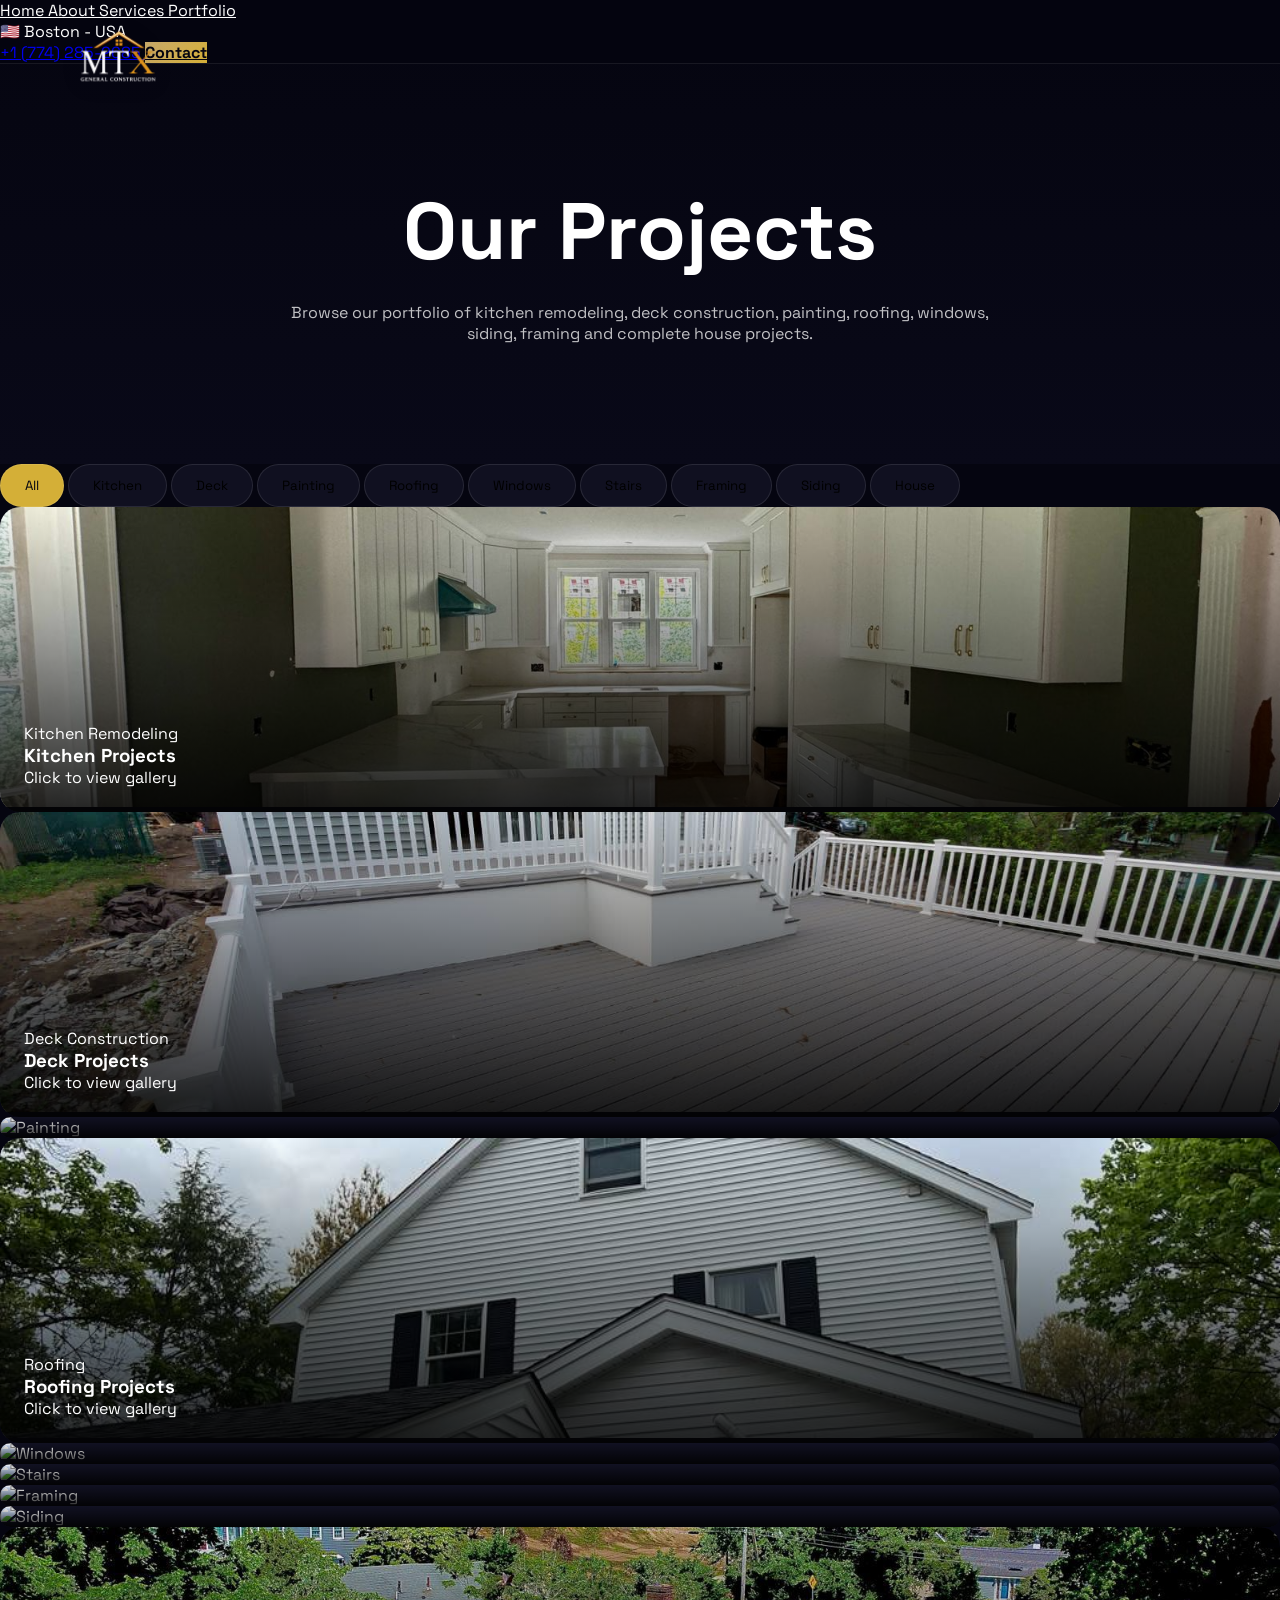
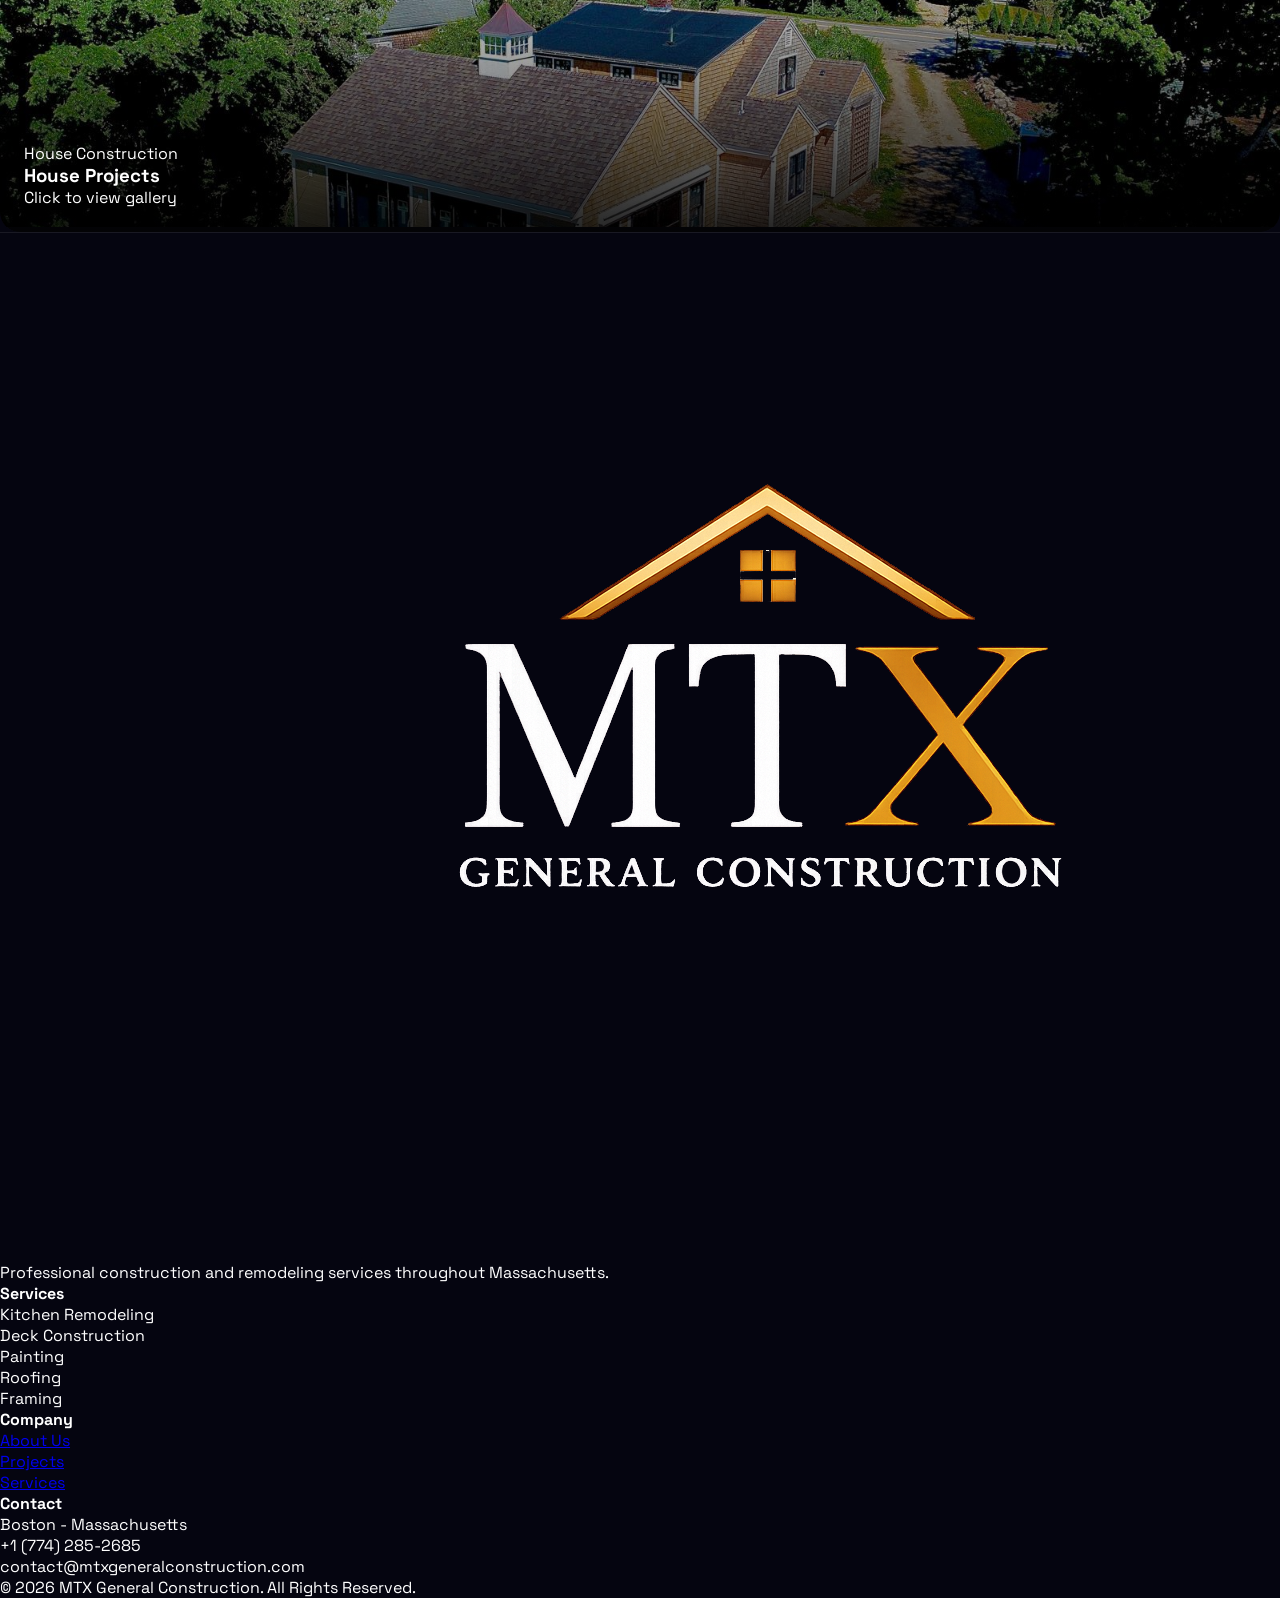
==== Projects.html @ 0d9bdb28 "Add files via upload" ====
<!DOCTYPE html>
<html lang="en">

<head>

<meta charset="UTF-8">
<meta name="viewport" content="width=device-width, initial-scale=1.0">

<title>MTX General Construction | Projects</title>

<script src="https://cdn.tailwindcss.com"></script>

<script src="https://unpkg.com/lucide@latest"></script>

<link href="https://fonts.googleapis.com/css2?family=Space+Grotesk:wght@300;400;500;600;700&display=swap" rel="stylesheet">

<style>

*{
margin:0;
padding:0;
box-sizing:border-box;
font-family:'Space Grotesk',sans-serif;
}

html{
scroll-behavior:smooth;
}

body{
background:#050510;
color:white;
overflow-x:hidden;
}

/* ========================= */
/* LOGO */
/* ========================= */

.logo-fixed{

position:fixed;

top:0;
left:24px;

height:115px;

z-index:1000;

}

/* ========================= */
/* NAVBAR */
/* ========================= */

.nav-fixed{

position:fixed;

top:0;
left:0;
right:0;

z-index:999;

background:rgba(5,5,16,.95);

backdrop-filter:blur(15px);

border-bottom:
1px solid rgba(255,255,255,.08);

}

.nav-link{

position:relative;

transition:.3s;

color:white;

}

.nav-link:hover{

color:#D4AF37;

}

.nav-link::after{

content:'';

position:absolute;

left:0;
bottom:-6px;

width:0;
height:2px;

background:#D4AF37;

transition:.3s;

}

.nav-link:hover::after{

width:100%;

}

.gold-btn{

background:
linear-gradient(
135deg,
#C8A96B,
#D4AF37
);

color:#050510;

font-weight:700;

transition:.3s;

}

.gold-btn:hover{

transform:translateY(-2px);

}

/* ========================= */
/* HERO */
/* ========================= */

.hero{

padding-top:180px;
padding-bottom:120px;

background:
linear-gradient(
180deg,
#050510,
#090918
);

text-align:center;

}

.hero h1{

font-size:
clamp(
3rem,
8vw,
5rem
);

font-weight:700;

margin-bottom:20px;

}

.hero p{

color:rgba(255,255,255,.75);

max-width:700px;

margin:auto;

}

/* ========================= */
/* FILTERS */
/* ========================= */

.filter-btn{

padding:12px 24px;

border-radius:999px;

background:#101020;

border:
1px solid rgba(255,255,255,.1);

transition:.3s;

}

.filter-btn:hover,
.filter-btn.active{

background:#D4AF37;

color:#050510;

}

/* ========================= */
/* PROJECTS */
/* ========================= */

.project-card{

position:relative;

overflow:hidden;

border-radius:20px;

cursor:pointer;

transition:.4s;

background:#111122;

}

.project-card:hover{

transform:translateY(-8px);

}

.project-card img{

width:100%;
height:300px;

object-fit:cover;

transition:.5s;

}

.project-card:hover img{

transform:scale(1.05);

}

.project-overlay{

position:absolute;

inset:0;

background:
linear-gradient(
to top,
rgba(0,0,0,.85),
transparent
);

}

.project-content{

position:absolute;

bottom:0;

padding:24px;

width:100%;

}

/* ========================= */
/* MODAL */
/* ========================= */

.gallery-modal{

position:fixed;

inset:0;

background:
rgba(0,0,0,.95);

display:none;

align-items:center;
justify-content:center;

z-index:99999;

}

.gallery-modal.active{

display:flex;

}

.gallery-modal img{

max-width:90%;
max-height:85vh;

border-radius:15px;

}

.close-modal{

position:absolute;

top:25px;
right:40px;

font-size:50px;

cursor:pointer;

}

.gallery-prev,
.gallery-next{

position:absolute;

top:50%;

transform:
translateY(-50%);

font-size:55px;

cursor:pointer;

padding:10px 18px;

background:
rgba(255,255,255,.08);

border-radius:10px;

}

.gallery-prev{

left:30px;

}

.gallery-next{

right:30px;

}

/* ========================= */
/* MOBILE MENU */
/* ========================= */

.mobile-menu{

position:fixed;

inset:0;

background:#050510;

display:flex;

flex-direction:column;

justify-content:center;

align-items:center;

gap:30px;

z-index:9999;

}

.mobile-menu a{

font-size:24px;

color:white;

text-decoration:none;

}

/* ========================= */
/* FOOTER */
/* ========================= */

footer{

background:#050510;

border-top:
1px solid rgba(255,255,255,.08);

}

@media(max-width:768px){

.logo-fixed {
  position: fixed;
  top: 0;
  left: 24px;

  z-index: 1000;

  height: 115px;
  width: auto;
}

.hero{

padding-top:140px;

}

.gallery-prev{

left:10px;

}

.gallery-next{

right:10px;

}

}

</style>

</head>

<body>

<!-- LOGO FIXA -->

<div class="logo-fixed">

<a href="index.html">

<img
src="src/logomoderno.png"
alt="MTX Logo"
style="
height:110%;
width:auto;
object-fit:contain;
filter:drop-shadow(0 4px 12px rgba(0,0,0,.15));
">

</a>

</div>

<!-- NAVBAR -->

<nav class="nav-fixed" id="navbar">

<div class="max-w-7xl mx-auto px-10 py-6 flex justify-end items-center">

<div class="hidden md:flex items-center gap-10">

<a href="index.html#home"
class="nav-link text-sm tracking-wide">
Home
</a>

<a href="index.html#about"
class="nav-link text-sm tracking-wide">
About
</a>

<a href="index.html#services"
class="nav-link text-sm tracking-wide">
Services
</a>

<a href="Projects.html"
class="nav-link text-sm tracking-wide text-yellow-400">
Portfolio
</a>

<div class="flex items-center gap-2 text-sm text-white">

<span class="text-lg">🇺🇸</span>

<span>Boston - USA</span>

</div>

<a
href="tel:+17742852685"
class="flex items-center gap-2 text-sm text-white hover:text-yellow-400 transition">

<i data-lucide="phone" class="w-4 h-4"></i>

<span>+1 (774) 285-2685</span>

</a>

<a
href="mailto:contact@mtxgeneralconstruction.com"
class="gold-btn px-8 py-4 rounded-lg text-sm">

Contact

</a>

</div>

</div>

</nav>

<!-- MOBILE MENU -->

<div
id="mobileMenu"
class="mobile-menu hidden"
style="display:none;">

<button
onclick="toggleMobile()"
class="absolute top-6 right-6 text-white">

<i data-lucide="x" class="w-7 h-7"></i>

</button>

<a href="index.html#home">Home</a>
<a href="index.html#about">About</a>
<a href="index.html#services">Services</a>
<a href="Projects.html">Portfolio</a>

<a
href="mailto:contact@mtxgeneralconstruction.com"
class="gold-btn px-8 py-3 rounded-lg">

Contact

</a>

</div>

<!-- HERO -->

<section class="hero">

<div class="max-w-5xl mx-auto px-6">

<h1>

Our Projects

</h1>

<p>

Browse our portfolio of kitchen remodeling,
deck construction, painting, roofing,
windows, siding, framing and complete
house projects.

</p>

</div>

</section>



<!-- PROJECTS SECTION INICIA NA PARTE 2 -->

<!-- ===================================== -->
<!-- PARTE 2 - PROJECTS -->
<!-- ===================================== -->

<section class="pb-24">

<div class="max-w-7xl mx-auto px-6">

<!-- FILTERS -->

<div class="flex flex-wrap justify-center gap-3 mb-16">

<button
class="filter-btn active"
onclick="filterProjects('all',event)">

All

</button>

<button
class="filter-btn"
onclick="filterProjects('kitchen',event)">

Kitchen

</button>

<button
class="filter-btn"
onclick="filterProjects('deck',event)">

Deck

</button>

<button
class="filter-btn"
onclick="filterProjects('painting',event)">

Painting

</button>

<button
class="filter-btn"
onclick="filterProjects('roof',event)">

Roofing

</button>

<button
class="filter-btn"
onclick="filterProjects('window',event)">

Windows

</button>

<button
class="filter-btn"
onclick="filterProjects('stairs',event)">

Stairs

</button>

<button
class="filter-btn"
onclick="filterProjects('framing',event)">

Framing

</button>

<button
class="filter-btn"
onclick="filterProjects('siding',event)">

Siding

</button>

<button
class="filter-btn"
onclick="filterProjects('house',event)">

House

</button>

</div>

<!-- GRID -->

<div class="grid md:grid-cols-2 lg:grid-cols-3 gap-8">

<!-- KITCHEN -->

<div
class="project-card"
data-category="kitchen"
onclick="openGallery('kitchen')">

<img
src="src2/Kitchen1.jpg"
alt="Kitchen Remodeling">

<div class="project-overlay"></div>

<div class="project-content">

<p class="text-yellow-400 text-sm mb-2">

Kitchen Remodeling

</p>

<h3 class="text-2xl font-semibold">

Kitchen Projects

</h3>

<p class="text-white/70 mt-2">

Click to view gallery

</p>

</div>

</div>

<!-- DECK -->

<div
class="project-card"
data-category="deck"
onclick="openGallery('deck')">

<img
src="src/deckprojeto.jpg"
alt="Deck Construction">

<div class="project-overlay"></div>

<div class="project-content">

<p class="text-yellow-400 text-sm mb-2">

Deck Construction

</p>

<h3 class="text-2xl font-semibold">

Deck Projects

</h3>

<p class="text-white/70 mt-2">

Click to view gallery

</p>

</div>

</div>

<!-- PAINTING -->

<div
class="project-card"
data-category="painting"
onclick="openGallery('painting')">

<img
src="src/pinturaprojeto.jpg"
alt="Painting">

<div class="project-overlay"></div>

<div class="project-content">

<p class="text-yellow-400 text-sm mb-2">

Painting

</p>

<h3 class="text-2xl font-semibold">

Painting Projects

</h3>

<p class="text-white/70 mt-2">

Click to view gallery

</p>

</div>

</div>

<!-- ROOFING -->

<div
class="project-card"
data-category="roof"
onclick="openGallery('roof')">

<img
src="src2/roof2.jpeg"
alt="Roofing">

<div class="project-overlay"></div>

<div class="project-content">

<p class="text-yellow-400 text-sm mb-2">

Roofing

</p>

<h3 class="text-2xl font-semibold">

Roofing Projects

</h3>

<p class="text-white/70 mt-2">

Click to view gallery

</p>

</div>

</div>

<!-- WINDOWS -->

<div
class="project-card"
data-category="window"
onclick="openGallery('window')">

<img
src="src/janelaprojeto.jpg"
alt="Windows">

<div class="project-overlay"></div>

<div class="project-content">

<p class="text-yellow-400 text-sm mb-2">

Windows

</p>

<h3 class="text-2xl font-semibold">

Window Projects

</h3>

<p class="text-white/70 mt-2">

Click to view gallery

</p>

</div>

</div>

<!-- STAIRS -->

<div
class="project-card"
data-category="stairs"
onclick="openGallery('stairs')">

<img
src="src/escadaprojeto.jpg"
alt="Stairs">

<div class="project-overlay"></div>

<div class="project-content">

<p class="text-yellow-400 text-sm mb-2">

Custom Stairs

</p>

<h3 class="text-2xl font-semibold">

Stair Projects

</h3>

<p class="text-white/70 mt-2">

Click to view gallery

</p>

</div>

</div>

<!-- FRAMING -->

<div
class="project-card"
data-category="framing"
onclick="openGallery('framing')">

<img
src="src/framingprojeto.jpg"
alt="Framing">

<div class="project-overlay"></div>

<div class="project-content">

<p class="text-yellow-400 text-sm mb-2">

Framing

</p>

<h3 class="text-2xl font-semibold">

Framing Projects

</h3>

<p class="text-white/70 mt-2">

Click to view gallery

</p>

</div>

</div>

<!-- SIDING -->

<div
class="project-card"
data-category="siding"
onclick="openGallery('siding')">

<img
src="src/sidingprojeto.jpg"
alt="Siding">

<div class="project-overlay"></div>

<div class="project-content">

<p class="text-yellow-400 text-sm mb-2">

Siding

</p>

<h3 class="text-2xl font-semibold">

Siding Projects

</h3>

<p class="text-white/70 mt-2">

Click to view gallery

</p>

</div>

</div>

<!-- HOUSE -->

<div
class="project-card"
data-category="house"
onclick="openGallery('house')">

<img
src="src/casaprojeto.jpg"
alt="House Construction">

<div class="project-overlay"></div>

<div class="project-content">

<p class="text-yellow-400 text-sm mb-2">

House Construction

</p>

<h3 class="text-2xl font-semibold">

House Projects

</h3>

<p class="text-white/70 mt-2">

Click to view gallery

</p>

</div>

</div>

</div>

</div>

</section>

<!-- PROJECTS SECTION TERMINA -->

<!-- PARTE 3 INICIA ABAIXO -->

<!-- ===================================== -->
<!-- PARTE 3 FINAL -->
<!-- ===================================== -->

<!-- GALLERY MODAL -->

<div id="galleryModal" class="gallery-modal">

<span
class="close-modal"
onclick="closeGallery()">

&times;

</span>

<button
class="gallery-prev"
onclick="prevImage()">

❮

</button>

<img
id="galleryImage"
src=""
alt="Project Gallery">

<button
class="gallery-next"
onclick="nextImage()">

❯

</button>

</div>

<!-- FOOTER -->

<footer class="py-16">

<div class="max-w-7xl mx-auto px-6">

<div class="grid md:grid-cols-4 gap-10 mb-12">

<!-- LOGO -->

<div>

<img
src="src/logomoderno.png"
alt="MTX Logo"
class="h-16 mb-4">

<p class="text-white/60 text-sm">

Professional construction and remodeling services throughout Massachusetts.

</p>

</div>

<!-- SERVICES -->

<div>

<h4 class="font-semibold mb-4">

Services

</h4>

<ul class="space-y-2 text-white/60 text-sm">

<li>Kitchen Remodeling</li>
<li>Deck Construction</li>
<li>Painting</li>
<li>Roofing</li>
<li>Framing</li>

</ul>

</div>

<!-- COMPANY -->

<div>

<h4 class="font-semibold mb-4">

Company

</h4>

<ul class="space-y-2 text-white/60 text-sm">

<li>
<a href="index.html#about">
About Us
</a>
</li>

<li>
<a href="Projects.html">
Projects
</a>
</li>

<li>
<a href="index.html#services">
Services
</a>
</li>

</ul>

</div>

<!-- CONTACT -->

<div>

<h4 class="font-semibold mb-4">

Contact

</h4>

<ul class="space-y-2 text-white/60 text-sm">

<li>
Boston - Massachusetts
</li>

<li>
+1 (774) 285-2685
</li>

<li>
contact@mtxgeneralconstruction.com
</li>

</ul>

</div>

</div>

<div class="border-t border-white/10 pt-8 text-center">

<p class="text-white/30 text-xs">

© 2026 MTX General Construction.
All Rights Reserved.

</p>

</div>

</div>

</footer>

<!-- JAVASCRIPT -->

<script>

/* ===================================== */
/* GALERIAS */
/* ===================================== */

const galleries = {

kitchen:[
'src2/Kitchen1.jpg',
'src2/Kitchen2.jpeg',
'src2/Kitchen3.jpeg',
'src2/Kitchen4.jpeg',
'src2/Kitchen5.jpeg',
'src2/Kitchen6.jpeg',
'src2/Kitchen7.jpeg',
'src2/Kitchen8.jpeg',
'src2/Kitchen9.jpeg',
'src2/Kitchen10.jpeg',
'src2/Kitchen11.jpeg',
'src2/Kitchen12.jpeg',
'src2/Kitchen13.jpeg',
'src2/Kitchen14.jpeg',

],

deck:[
'src2/deck001.jpg'
],

painting:[
'src2/painting001.jpg'
],

roof:[
'src2/roof1.jpeg',
'src2/roof2.jpeg',
'src2/roof3.jpeg',
'src2/roof4.jpeg',
'src2/roof5.jpeg',
'src2/roof6.jpeg',
'src2/roof7.jpeg',

],

window:[
'src2/window001.jpg'
],

stairs:[
'src2/stairs001.jpg'
],

framing:[
'src2/framing001.jpg'
],

siding:[
'src2/siding001.jpg'
],

house:[
'src2/house001.jpg'
]

};

/* ===================================== */

let currentGallery = [];
let currentIndex = 0;

/* ===================================== */

function openGallery(project){

currentGallery = galleries[project];

if(!currentGallery){

alert('Gallery not found: ' + project);

return;

}

if(currentGallery.length === 0){

alert('No images registered.');

return;

}

currentIndex = 0;

const image =
document.getElementById('galleryImage');

image.onload = function(){

console.log(
'Image loaded:',
currentGallery[currentIndex]
);

};

image.onerror = function(){

alert(
'Image not found:\n' +
currentGallery[currentIndex]
);

};

image.src =
currentGallery[currentIndex];

document
.getElementById('galleryModal')
.classList.add('active');

}

/* ===================================== */

function nextImage(){

if(currentGallery.length <= 1){

return;

}

currentIndex++;

if(
currentIndex >= currentGallery.length
){

currentIndex = 0;

}

document.getElementById(
'galleryImage'
).src =
currentGallery[currentIndex];

}

/* ===================================== */

function prevImage(){

if(currentGallery.length <= 1){

return;

}

currentIndex--;

if(
currentIndex < 0
){

currentIndex =
currentGallery.length - 1;

}

document.getElementById(
'galleryImage'
).src =
currentGallery[currentIndex];

}

/* ===================================== */

function closeGallery(){

document
.getElementById('galleryModal')
.classList.remove('active');

}

/* ===================================== */
/* FECHAR FORA DO MODAL */
/* ===================================== */

document
.getElementById('galleryModal')
.addEventListener(
'click',
function(e){

if(
e.target.id === 'galleryModal'
){

closeGallery();

}

}
);

/* ===================================== */
/* TECLADO */
/* ===================================== */

document.addEventListener(
'keydown',
function(e){

if(e.key === 'Escape'){

closeGallery();

}

if(e.key === 'ArrowRight'){

nextImage();

}

if(e.key === 'ArrowLeft'){

prevImage();

}

}
);

/* ===================================== */
/* FILTROS */
/* ===================================== */

function filterProjects(
category,
event
){

const cards =
document.querySelectorAll(
'.project-card'
);

cards.forEach(card=>{

if(
category === 'all' ||
card.dataset.category === category
){

card.style.display='block';

}else{

card.style.display='none';

}

});

document
.querySelectorAll('.filter-btn')
.forEach(btn=>{

btn.classList.remove(
'active'
);

});

event.target.classList.add(
'active'
);

}

/* ===================================== */

lucide.createIcons();
</script>

</body>
</html>
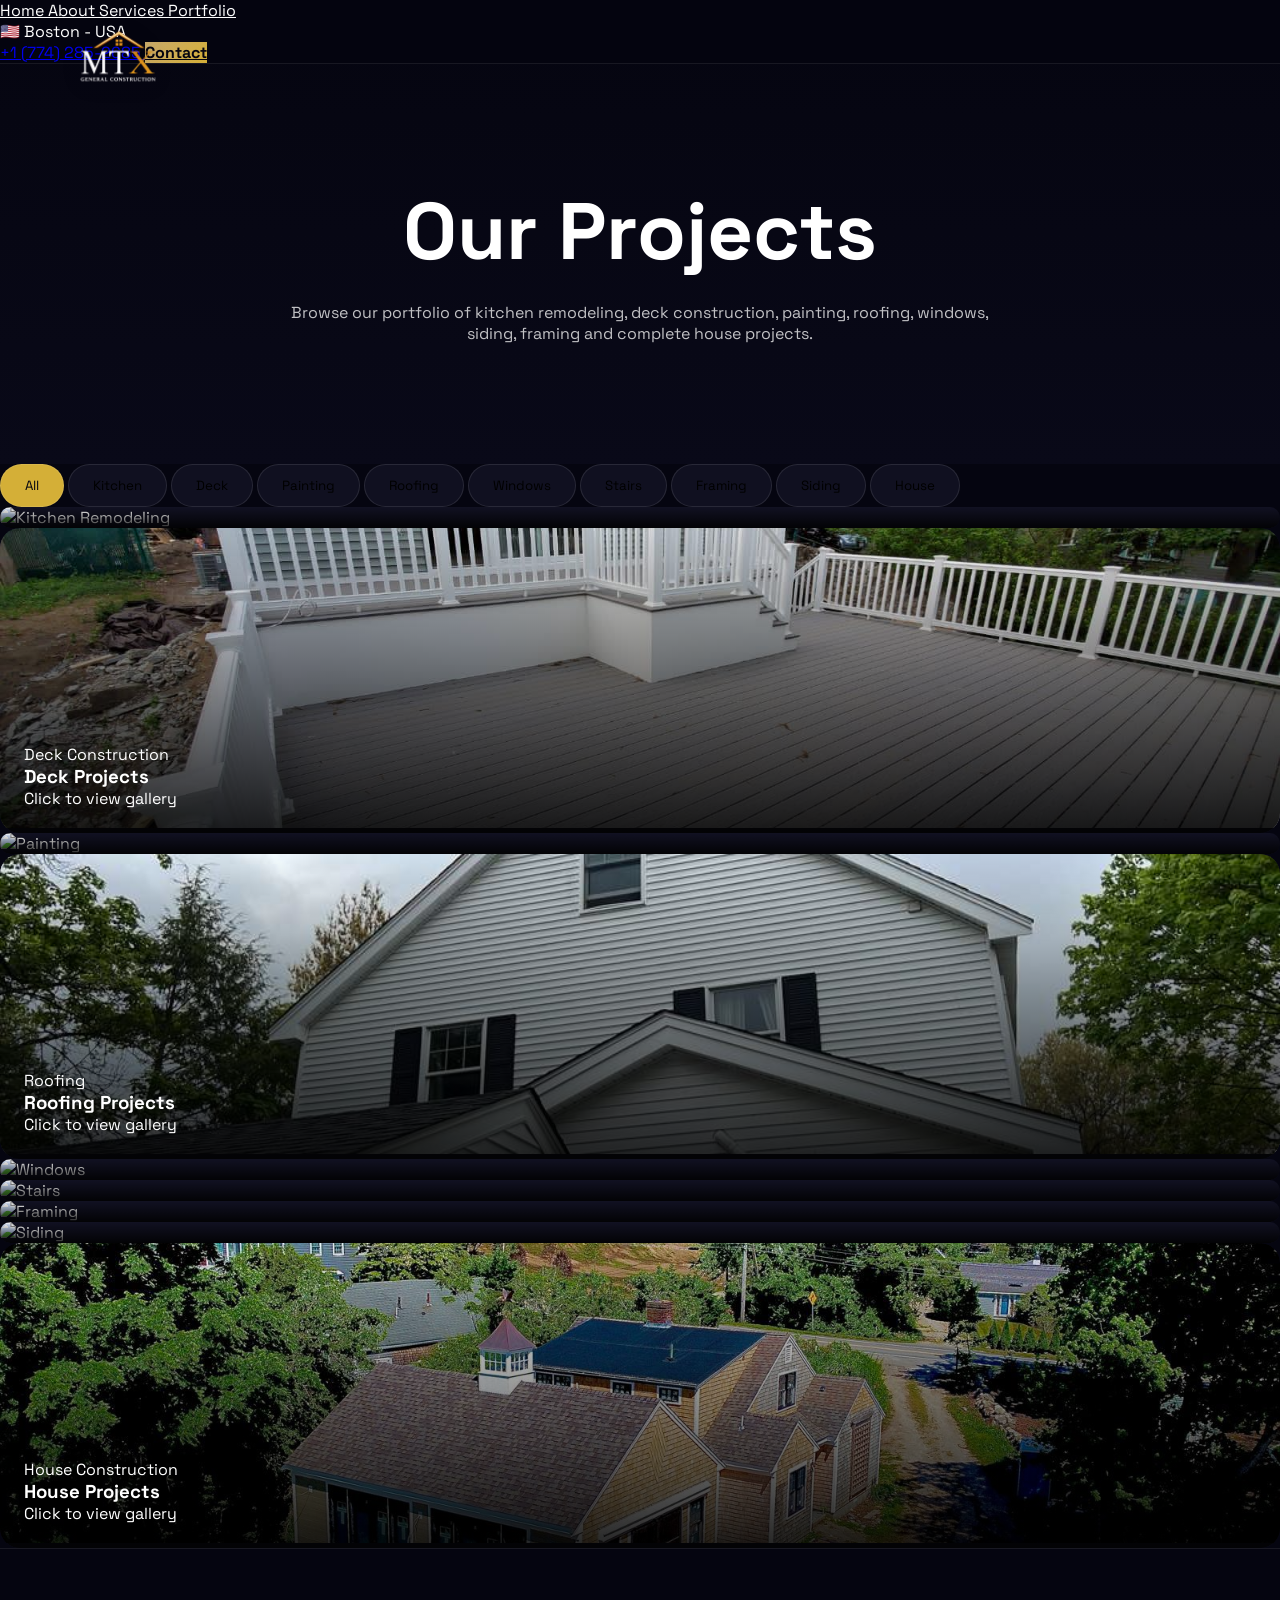
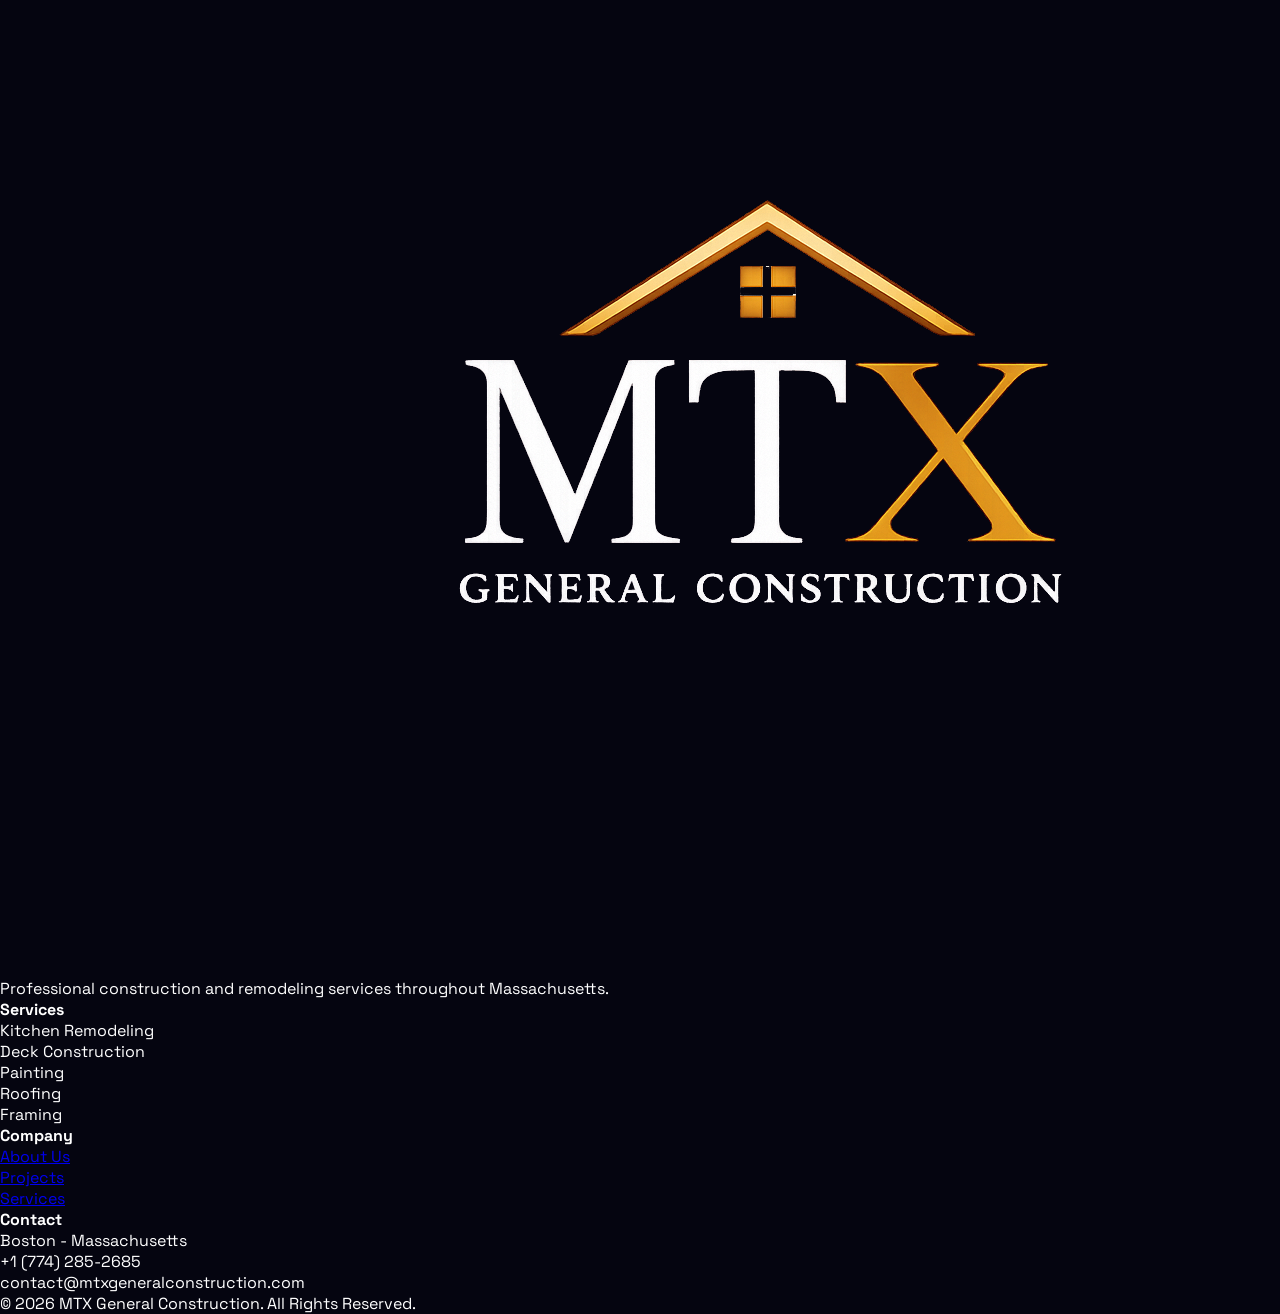
==== commit 313fbb50: "Add files via upload" ====
--- a/Projects.html
+++ b/Projects.html
@@ -1208,20 +1208,20 @@
 const galleries = {
 
 kitchen:[
-'src2/Kitchen1.jpg',
-'src2/Kitchen2.jpeg',
-'src2/Kitchen3.jpeg',
-'src2/Kitchen4.jpeg',
-'src2/Kitchen5.jpeg',
-'src2/Kitchen6.jpeg',
-'src2/Kitchen7.jpeg',
-'src2/Kitchen8.jpeg',
-'src2/Kitchen9.jpeg',
-'src2/Kitchen10.jpeg',
-'src2/Kitchen11.jpeg',
-'src2/Kitchen12.jpeg',
-'src2/Kitchen13.jpeg',
-'src2/Kitchen14.jpeg',
+'src2/kitchen1.jpg',
+'src2/kitchen2.jpeg',
+'src2/kitchen3.jpeg',
+'src2/kitchen4.jpeg',
+'src2/kitchen5.jpeg',
+'src2/kitchen6.jpeg',
+'src2/kitchen7.jpeg',
+'src2/kitchen8.jpeg',
+'src2/kitchen9.jpeg',
+'src2/kitchen10.jpeg',
+'src2/kitchen11.jpeg',
+'src2/kitchen12.jpeg',
+'src2/kitchen13.jpeg',
+'src2/kitchen14.jpeg',
 
 ],
 
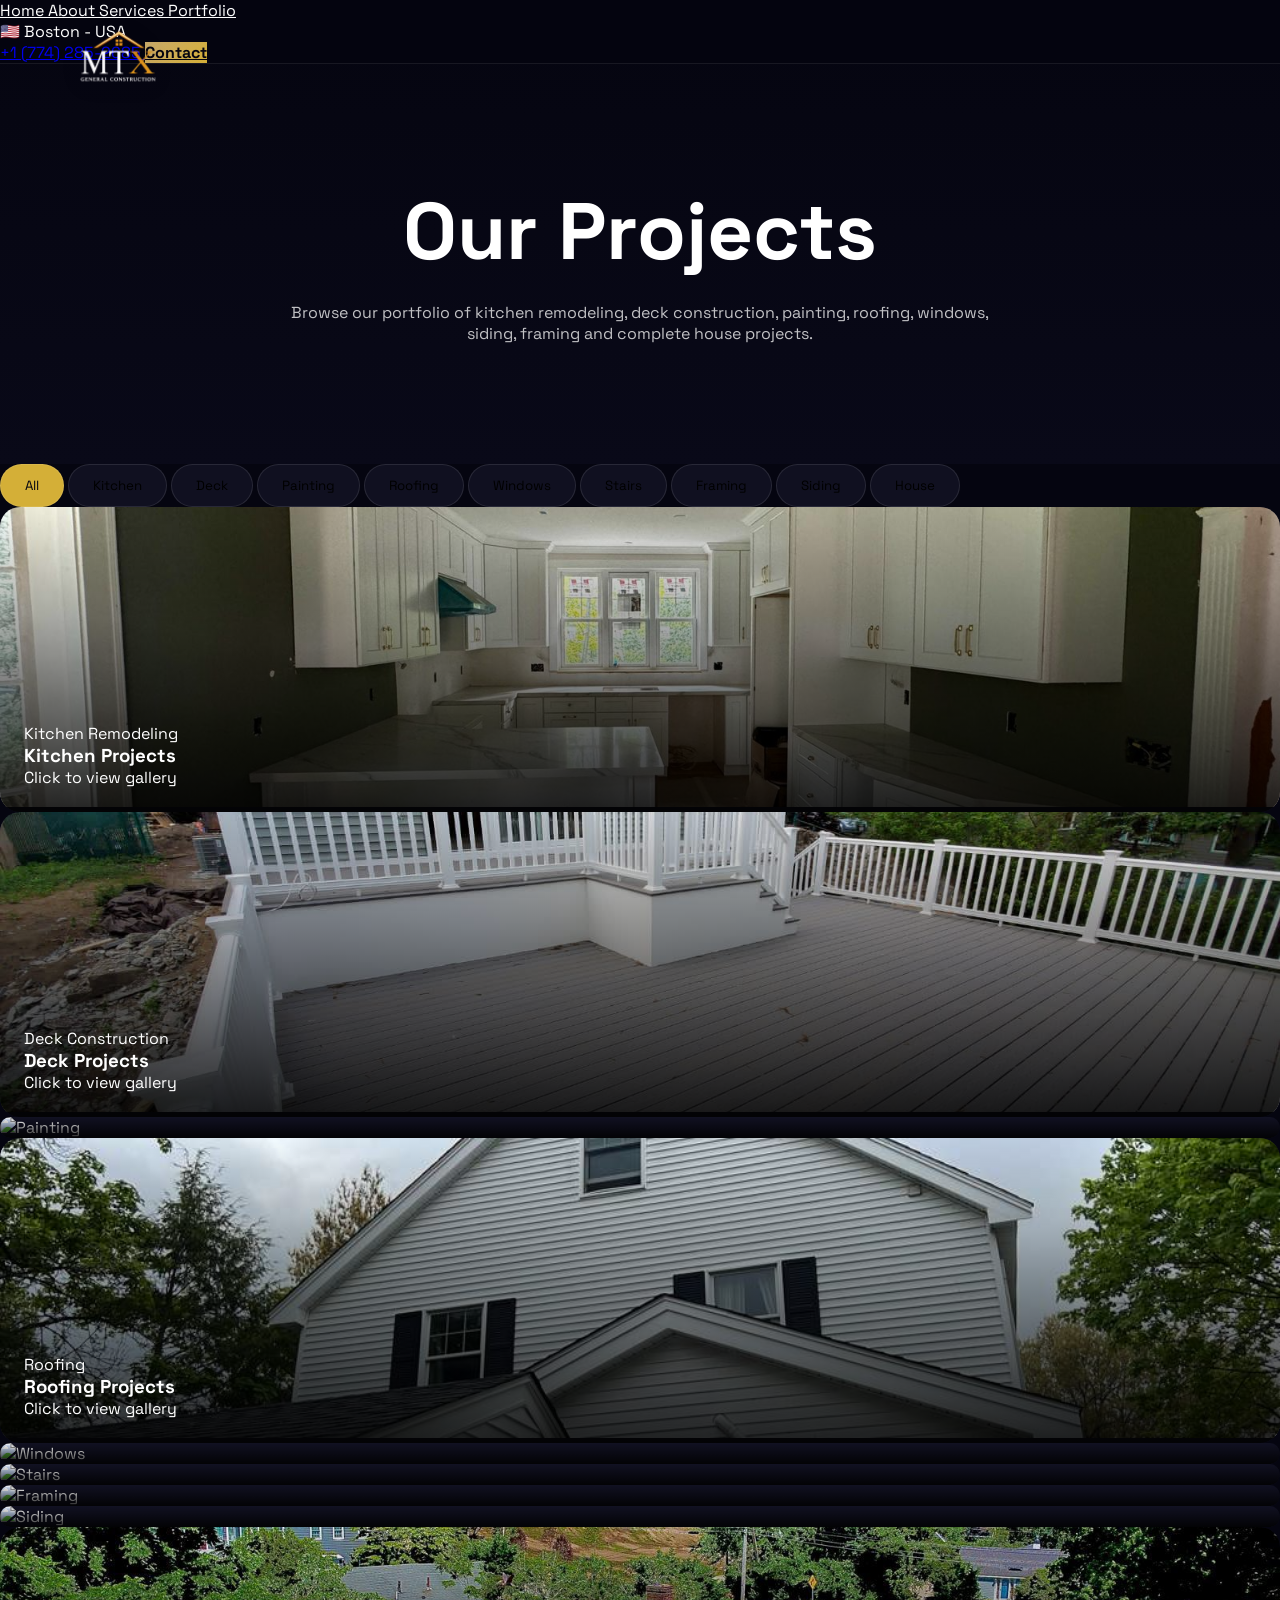
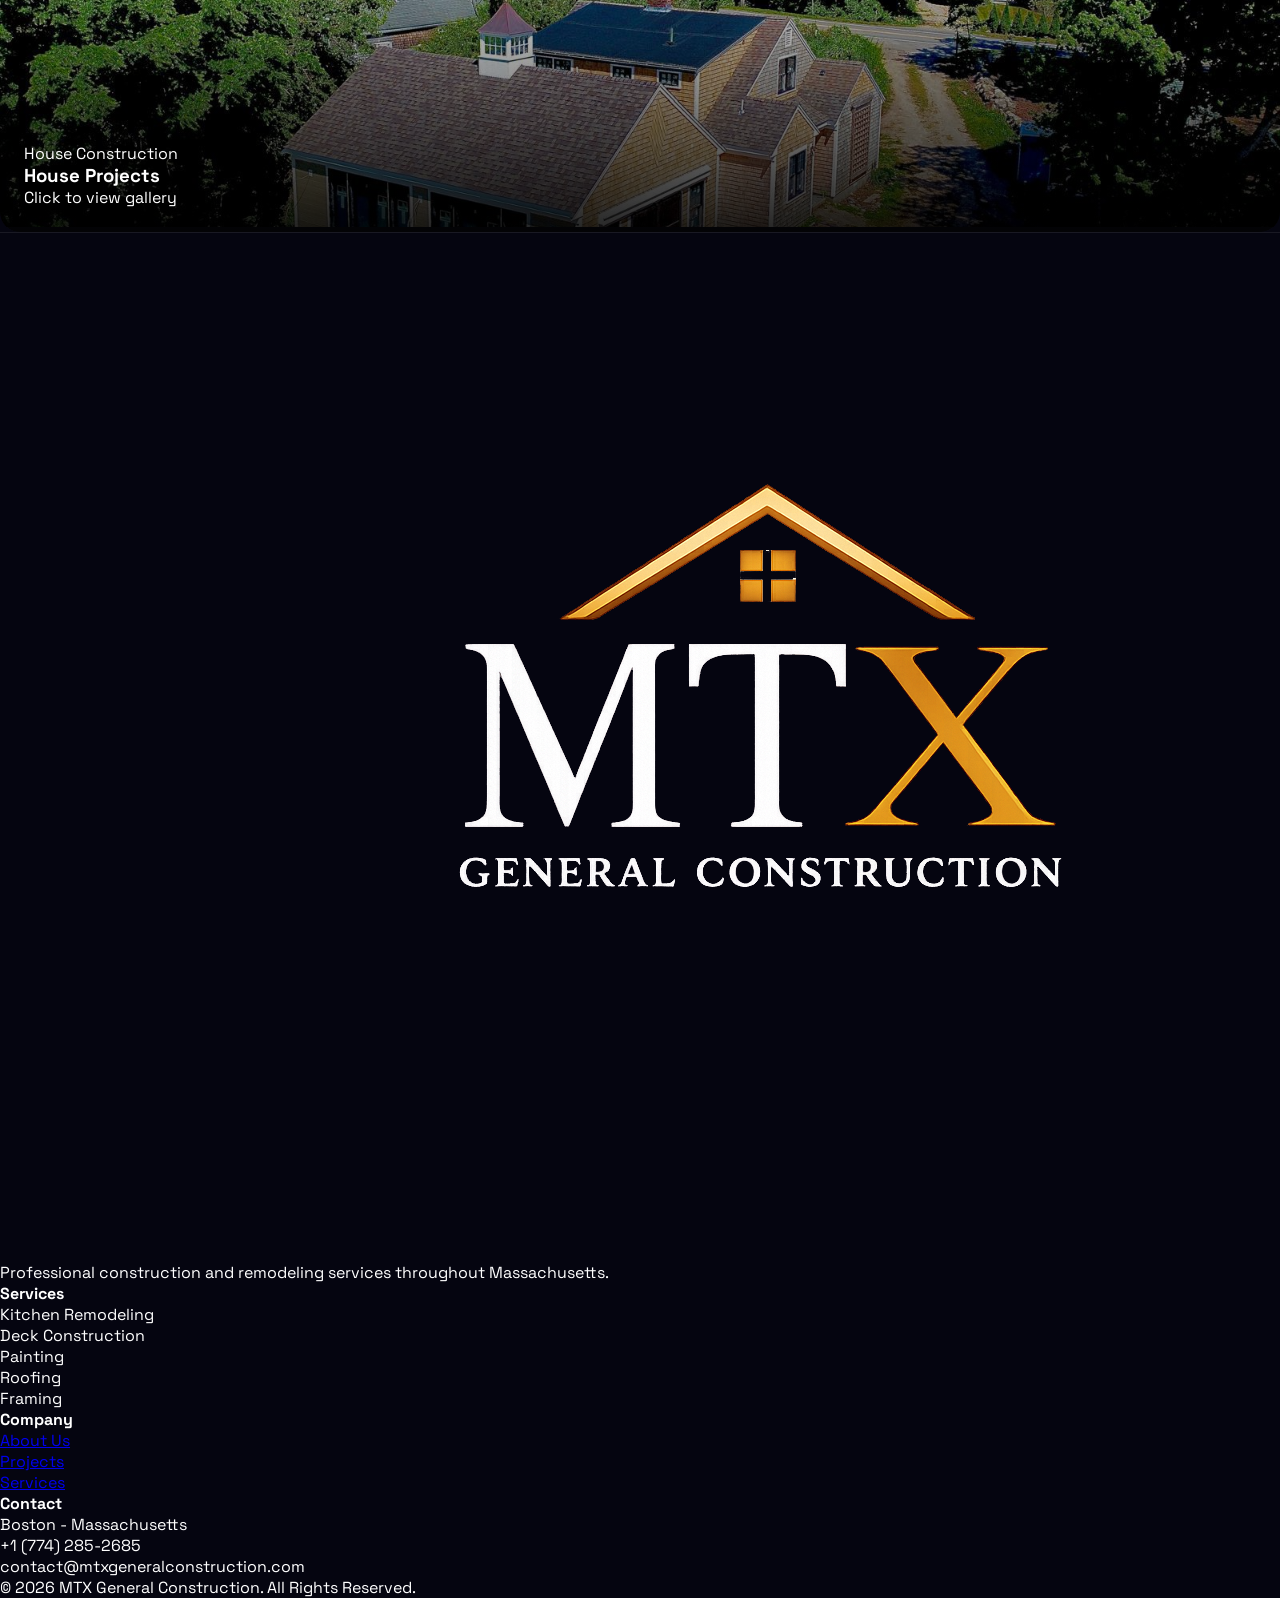
==== commit d112f7fc: "Add files via upload" ====
--- a/Projects.html
+++ b/Projects.html
@@ -697,7 +697,7 @@
 onclick="openGallery('kitchen')">
 
 <img
-src="src2/Kitchen1.jpg"
+src="src2/kitchen1.jpeg"
 alt="Kitchen Remodeling">
 
 <div class="project-overlay"></div>
@@ -1208,7 +1208,7 @@
 const galleries = {
 
 kitchen:[
-'src2/kitchen1.jpg',
+'src2/kitchen1.jpeg',
 'src2/kitchen2.jpeg',
 'src2/kitchen3.jpeg',
 'src2/kitchen4.jpeg',
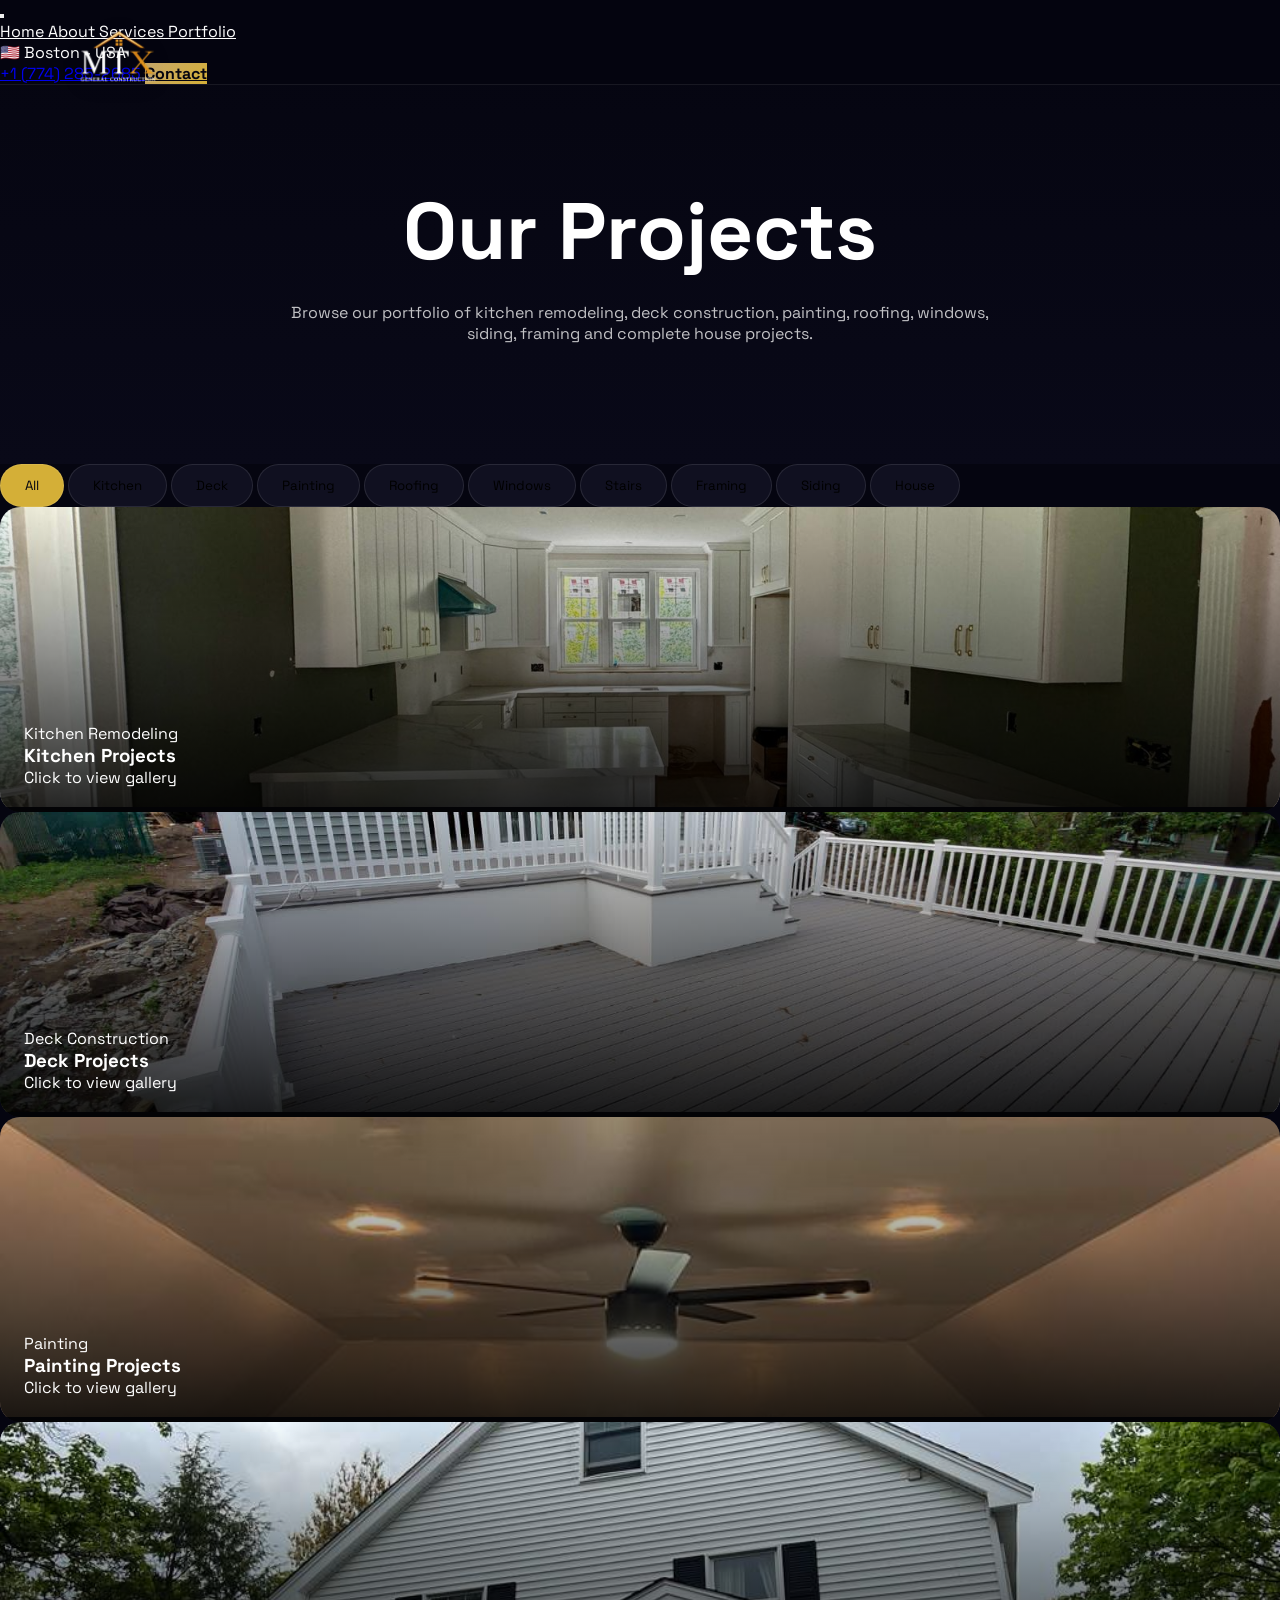
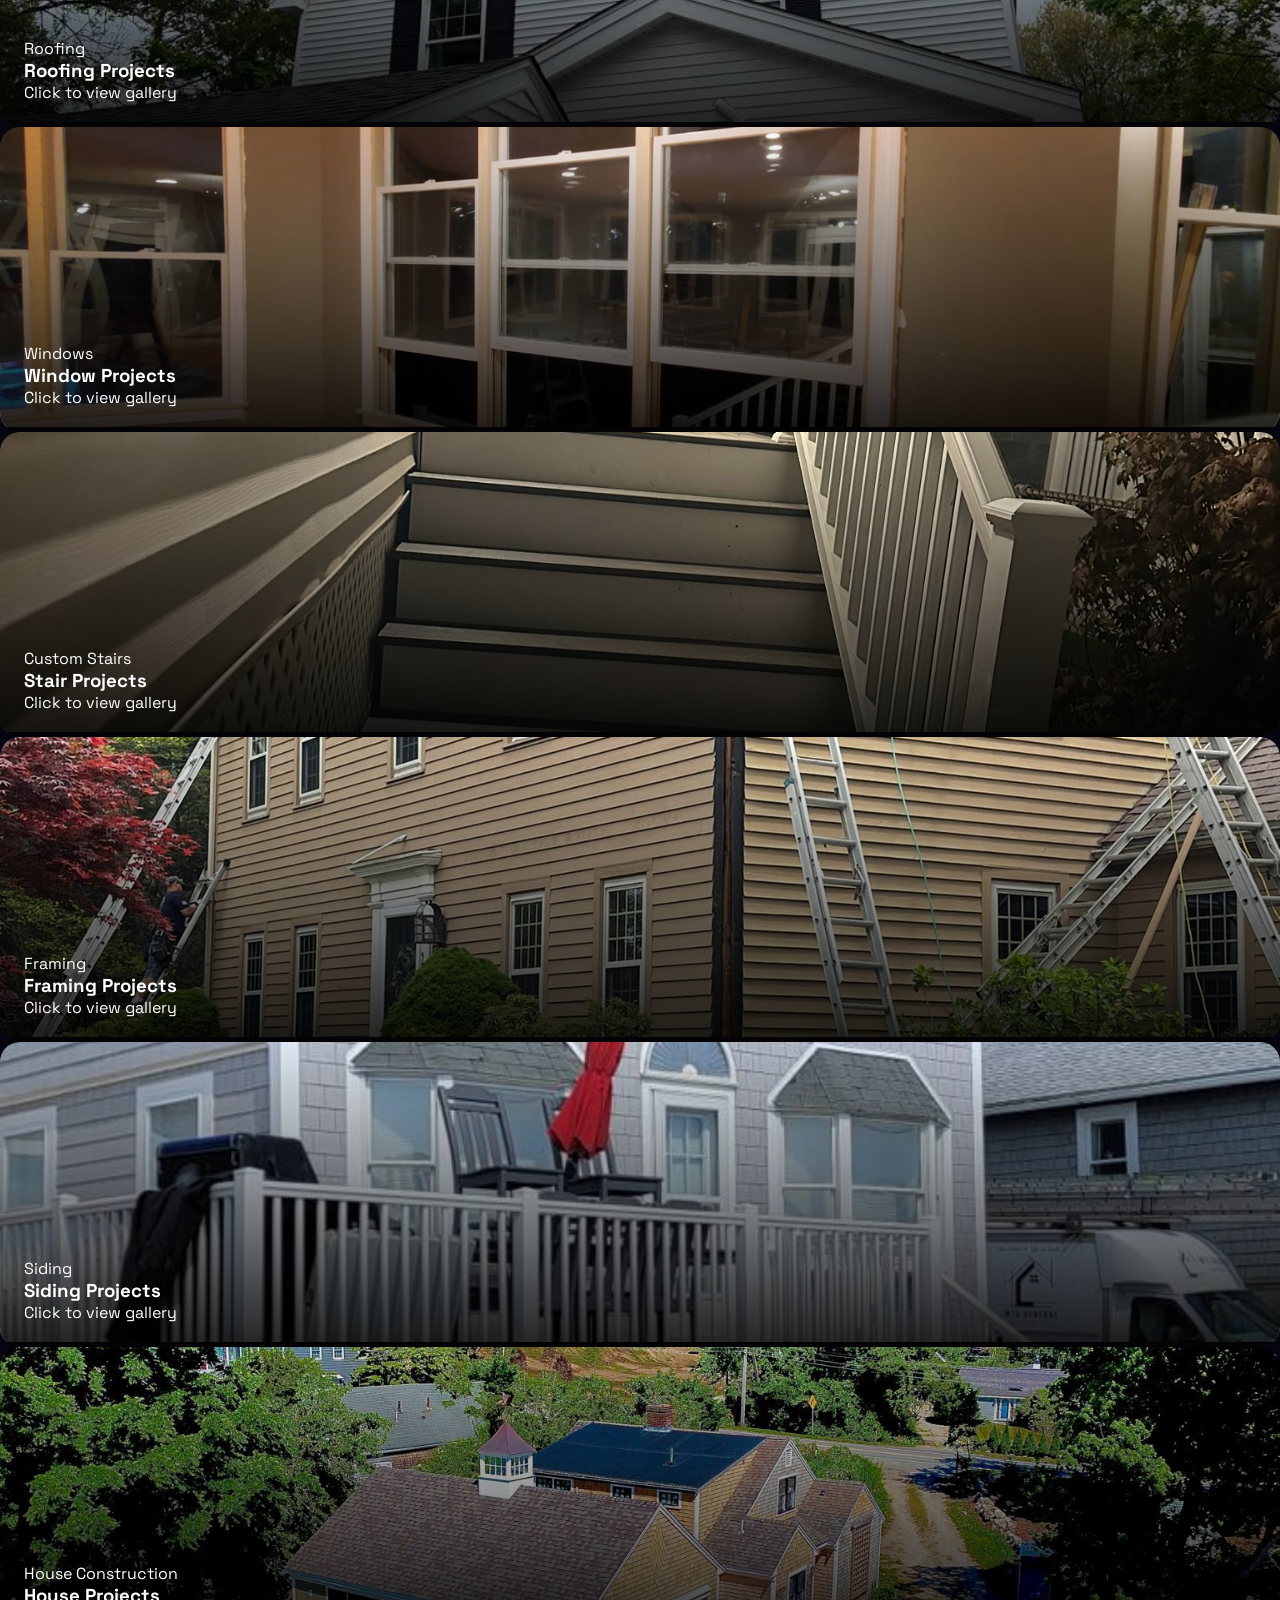
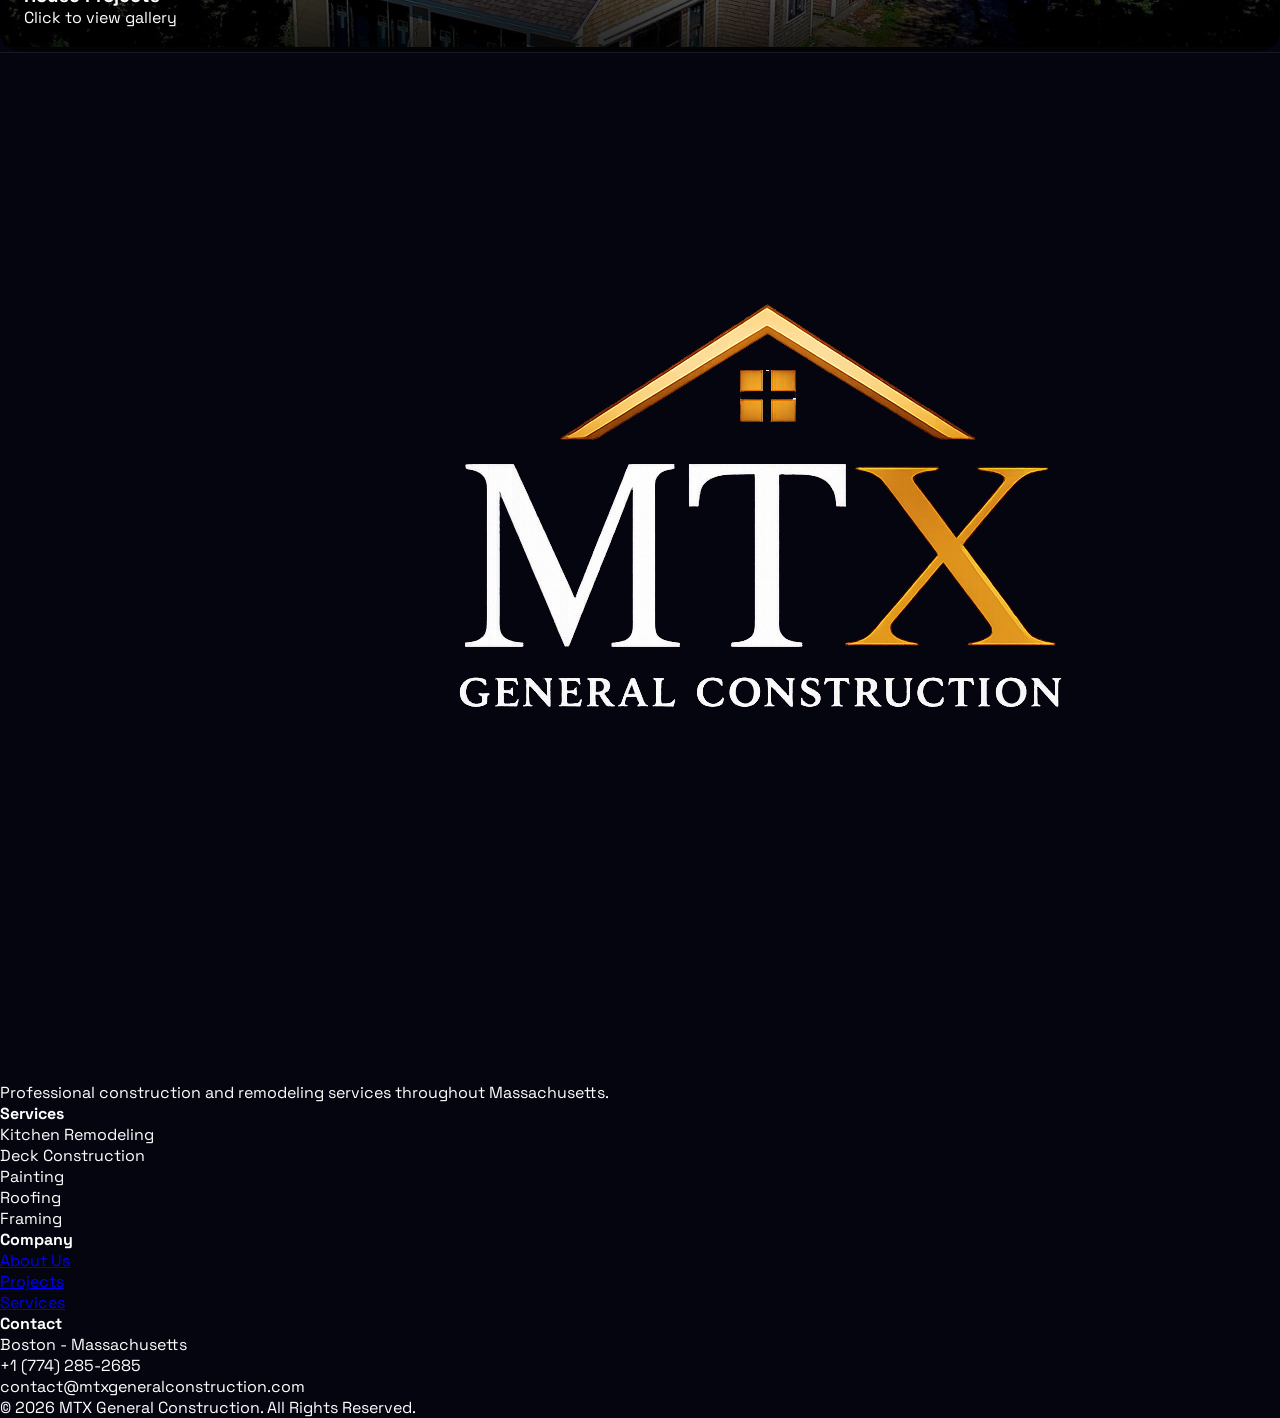
==== commit 7f4f36e3: "Add files via upload" ====
--- a/Projects.html
+++ b/Projects.html
@@ -1,1496 +1,1533 @@
-<!DOCTYPE html>
-<html lang="en">
-
-<head>
-
-<meta charset="UTF-8">
-<meta name="viewport" content="width=device-width, initial-scale=1.0">
-
-<title>MTX General Construction | Projects</title>
-
-<script src="https://cdn.tailwindcss.com"></script>
-
-<script src="https://unpkg.com/lucide@latest"></script>
-
-<link href="https://fonts.googleapis.com/css2?family=Space+Grotesk:wght@300;400;500;600;700&display=swap" rel="stylesheet">
-
-<style>
-
-*{
-margin:0;
-padding:0;
-box-sizing:border-box;
-font-family:'Space Grotesk',sans-serif;
-}
-
-html{
-scroll-behavior:smooth;
-}
-
-body{
-background:#050510;
-color:white;
-overflow-x:hidden;
-}
-
-/* ========================= */
-/* LOGO */
-/* ========================= */
-
-.logo-fixed{
-
-position:fixed;
-
-top:0;
-left:24px;
-
-height:115px;
-
-z-index:1000;
-
-}
-
-/* ========================= */
-/* NAVBAR */
-/* ========================= */
-
-.nav-fixed{
-
-position:fixed;
-
-top:0;
-left:0;
-right:0;
-
-z-index:999;
-
-background:rgba(5,5,16,.95);
-
-backdrop-filter:blur(15px);
-
-border-bottom:
-1px solid rgba(255,255,255,.08);
-
-}
-
-.nav-link{
-
-position:relative;
-
-transition:.3s;
-
-color:white;
-
-}
-
-.nav-link:hover{
-
-color:#D4AF37;
-
-}
-
-.nav-link::after{
-
-content:'';
-
-position:absolute;
-
-left:0;
-bottom:-6px;
-
-width:0;
-height:2px;
-
-background:#D4AF37;
-
-transition:.3s;
-
-}
-
-.nav-link:hover::after{
-
-width:100%;
-
-}
-
-.gold-btn{
-
-background:
-linear-gradient(
-135deg,
-#C8A96B,
-#D4AF37
-);
-
-color:#050510;
-
-font-weight:700;
-
-transition:.3s;
-
-}
-
-.gold-btn:hover{
-
-transform:translateY(-2px);
-
-}
-
-/* ========================= */
-/* HERO */
-/* ========================= */
-
-.hero{
-
-padding-top:180px;
-padding-bottom:120px;
-
-background:
-linear-gradient(
-180deg,
-#050510,
-#090918
-);
-
-text-align:center;
-
-}
-
-.hero h1{
-
-font-size:
-clamp(
-3rem,
-8vw,
-5rem
-);
-
-font-weight:700;
-
-margin-bottom:20px;
-
-}
-
-.hero p{
-
-color:rgba(255,255,255,.75);
-
-max-width:700px;
-
-margin:auto;
-
-}
-
-/* ========================= */
-/* FILTERS */
-/* ========================= */
-
-.filter-btn{
-
-padding:12px 24px;
-
-border-radius:999px;
-
-background:#101020;
-
-border:
-1px solid rgba(255,255,255,.1);
-
-transition:.3s;
-
-}
-
-.filter-btn:hover,
-.filter-btn.active{
-
-background:#D4AF37;
-
-color:#050510;
-
-}
-
-/* ========================= */
-/* PROJECTS */
-/* ========================= */
-
-.project-card{
-
-position:relative;
-
-overflow:hidden;
-
-border-radius:20px;
-
-cursor:pointer;
-
-transition:.4s;
-
-background:#111122;
-
-}
-
-.project-card:hover{
-
-transform:translateY(-8px);
-
-}
-
-.project-card img{
-
-width:100%;
-height:300px;
-
-object-fit:cover;
-
-transition:.5s;
-
-}
-
-.project-card:hover img{
-
-transform:scale(1.05);
-
-}
-
-.project-overlay{
-
-position:absolute;
-
-inset:0;
-
-background:
-linear-gradient(
-to top,
-rgba(0,0,0,.85),
-transparent
-);
-
-}
-
-.project-content{
-
-position:absolute;
-
-bottom:0;
-
-padding:24px;
-
-width:100%;
-
-}
-
-/* ========================= */
-/* MODAL */
-/* ========================= */
-
-.gallery-modal{
-
-position:fixed;
-
-inset:0;
-
-background:
-rgba(0,0,0,.95);
-
-display:none;
-
-align-items:center;
-justify-content:center;
-
-z-index:99999;
-
-}
-
-.gallery-modal.active{
-
-display:flex;
-
-}
-
-.gallery-modal img{
-
-max-width:90%;
-max-height:85vh;
-
-border-radius:15px;
-
-}
-
-.close-modal{
-
-position:absolute;
-
-top:25px;
-right:40px;
-
-font-size:50px;
-
-cursor:pointer;
-
-}
-
-.gallery-prev,
-.gallery-next{
-
-position:absolute;
-
-top:50%;
-
-transform:
-translateY(-50%);
-
-font-size:55px;
-
-cursor:pointer;
-
-padding:10px 18px;
-
-background:
-rgba(255,255,255,.08);
-
-border-radius:10px;
-
-}
-
-.gallery-prev{
-
-left:30px;
-
-}
-
-.gallery-next{
-
-right:30px;
-
-}
-
-/* ========================= */
-/* MOBILE MENU */
-/* ========================= */
-
-.mobile-menu{
-
-position:fixed;
-
-inset:0;
-
-background:#050510;
-
-display:flex;
-
-flex-direction:column;
-
-justify-content:center;
-
-align-items:center;
-
-gap:30px;
-
-z-index:9999;
-
-}
-
-.mobile-menu a{
-
-font-size:24px;
-
-color:white;
-
-text-decoration:none;
-
-}
-
-/* ========================= */
-/* FOOTER */
-/* ========================= */
-
-footer{
-
-background:#050510;
-
-border-top:
-1px solid rgba(255,255,255,.08);
-
-}
-
-@media(max-width:768px){
-
-.logo-fixed {
-  position: fixed;
-  top: 0;
-  left: 24px;
-
-  z-index: 1000;
-
-  height: 115px;
-  width: auto;
-}
-
-.hero{
-
-padding-top:140px;
-
-}
-
-.gallery-prev{
-
-left:10px;
-
-}
-
-.gallery-next{
-
-right:10px;
-
-}
-
-}
-
-</style>
-
-</head>
-
-<body>
-
-<!-- LOGO FIXA -->
-
-<div class="logo-fixed">
-
-<a href="index.html">
-
-<img
-src="src/logomoderno.png"
-alt="MTX Logo"
-style="
-height:110%;
-width:auto;
-object-fit:contain;
-filter:drop-shadow(0 4px 12px rgba(0,0,0,.15));
-">
-
-</a>
-
-</div>
-
-<!-- NAVBAR -->
-
-<nav class="nav-fixed" id="navbar">
-
-<div class="max-w-7xl mx-auto px-10 py-6 flex justify-end items-center">
-
-<div class="hidden md:flex items-center gap-10">
-
-<a href="index.html#home"
-class="nav-link text-sm tracking-wide">
-Home
-</a>
-
-<a href="index.html#about"
-class="nav-link text-sm tracking-wide">
-About
-</a>
-
-<a href="index.html#services"
-class="nav-link text-sm tracking-wide">
-Services
-</a>
-
-<a href="Projects.html"
-class="nav-link text-sm tracking-wide text-yellow-400">
-Portfolio
-</a>
-
-<div class="flex items-center gap-2 text-sm text-white">
-
-<span class="text-lg">🇺🇸</span>
-
-<span>Boston - USA</span>
-
-</div>
-
-<a
-href="tel:+17742852685"
-class="flex items-center gap-2 text-sm text-white hover:text-yellow-400 transition">
-
-<i data-lucide="phone" class="w-4 h-4"></i>
-
-<span>+1 (774) 285-2685</span>
-
-</a>
-
-<a
-href="mailto:contact@mtxgeneralconstruction.com"
-class="gold-btn px-8 py-4 rounded-lg text-sm">
-
-Contact
-
-</a>
-
-</div>
-
-</div>
-
-</nav>
-
-<!-- MOBILE MENU -->
-
-<div
-id="mobileMenu"
-class="mobile-menu hidden"
-style="display:none;">
-
-<button
-onclick="toggleMobile()"
-class="absolute top-6 right-6 text-white">
-
-<i data-lucide="x" class="w-7 h-7"></i>
-
-</button>
-
-<a href="index.html#home">Home</a>
-<a href="index.html#about">About</a>
-<a href="index.html#services">Services</a>
-<a href="Projects.html">Portfolio</a>
-
-<a
-href="mailto:contact@mtxgeneralconstruction.com"
-class="gold-btn px-8 py-3 rounded-lg">
-
-Contact
-
-</a>
-
-</div>
-
-<!-- HERO -->
-
-<section class="hero">
-
-<div class="max-w-5xl mx-auto px-6">
-
-<h1>
-
-Our Projects
-
-</h1>
-
-<p>
-
-Browse our portfolio of kitchen remodeling,
-deck construction, painting, roofing,
-windows, siding, framing and complete
-house projects.
-
-</p>
-
-</div>
-
-</section>
-
-
-
-<!-- PROJECTS SECTION INICIA NA PARTE 2 -->
-
-<!-- ===================================== -->
-<!-- PARTE 2 - PROJECTS -->
-<!-- ===================================== -->
-
-<section class="pb-24">
-
-<div class="max-w-7xl mx-auto px-6">
-
-<!-- FILTERS -->
-
-<div class="flex flex-wrap justify-center gap-3 mb-16">
-
-<button
-class="filter-btn active"
-onclick="filterProjects('all',event)">
-
-All
-
-</button>
-
-<button
-class="filter-btn"
-onclick="filterProjects('kitchen',event)">
-
-Kitchen
-
-</button>
-
-<button
-class="filter-btn"
-onclick="filterProjects('deck',event)">
-
-Deck
-
-</button>
-
-<button
-class="filter-btn"
-onclick="filterProjects('painting',event)">
-
-Painting
-
-</button>
-
-<button
-class="filter-btn"
-onclick="filterProjects('roof',event)">
-
-Roofing
-
-</button>
-
-<button
-class="filter-btn"
-onclick="filterProjects('window',event)">
-
-Windows
-
-</button>
-
-<button
-class="filter-btn"
-onclick="filterProjects('stairs',event)">
-
-Stairs
-
-</button>
-
-<button
-class="filter-btn"
-onclick="filterProjects('framing',event)">
-
-Framing
-
-</button>
-
-<button
-class="filter-btn"
-onclick="filterProjects('siding',event)">
-
-Siding
-
-</button>
-
-<button
-class="filter-btn"
-onclick="filterProjects('house',event)">
-
-House
-
-</button>
-
-</div>
-
-<!-- GRID -->
-
-<div class="grid md:grid-cols-2 lg:grid-cols-3 gap-8">
-
-<!-- KITCHEN -->
-
-<div
-class="project-card"
-data-category="kitchen"
-onclick="openGallery('kitchen')">
-
-<img
-src="src2/kitchen1.jpeg"
-alt="Kitchen Remodeling">
-
-<div class="project-overlay"></div>
-
-<div class="project-content">
-
-<p class="text-yellow-400 text-sm mb-2">
-
-Kitchen Remodeling
-
-</p>
-
-<h3 class="text-2xl font-semibold">
-
-Kitchen Projects
-
-</h3>
-
-<p class="text-white/70 mt-2">
-
-Click to view gallery
-
-</p>
-
-</div>
-
-</div>
-
-<!-- DECK -->
-
-<div
-class="project-card"
-data-category="deck"
-onclick="openGallery('deck')">
-
-<img
-src="src/deckprojeto.jpg"
-alt="Deck Construction">
-
-<div class="project-overlay"></div>
-
-<div class="project-content">
-
-<p class="text-yellow-400 text-sm mb-2">
-
-Deck Construction
-
-</p>
-
-<h3 class="text-2xl font-semibold">
-
-Deck Projects
-
-</h3>
-
-<p class="text-white/70 mt-2">
-
-Click to view gallery
-
-</p>
-
-</div>
-
-</div>
-
-<!-- PAINTING -->
-
-<div
-class="project-card"
-data-category="painting"
-onclick="openGallery('painting')">
-
-<img
-src="src/pinturaprojeto.jpg"
-alt="Painting">
-
-<div class="project-overlay"></div>
-
-<div class="project-content">
-
-<p class="text-yellow-400 text-sm mb-2">
-
-Painting
-
-</p>
-
-<h3 class="text-2xl font-semibold">
-
-Painting Projects
-
-</h3>
-
-<p class="text-white/70 mt-2">
-
-Click to view gallery
-
-</p>
-
-</div>
-
-</div>
-
-<!-- ROOFING -->
-
-<div
-class="project-card"
-data-category="roof"
-onclick="openGallery('roof')">
-
-<img
-src="src2/roof2.jpeg"
-alt="Roofing">
-
-<div class="project-overlay"></div>
-
-<div class="project-content">
-
-<p class="text-yellow-400 text-sm mb-2">
-
-Roofing
-
-</p>
-
-<h3 class="text-2xl font-semibold">
-
-Roofing Projects
-
-</h3>
-
-<p class="text-white/70 mt-2">
-
-Click to view gallery
-
-</p>
-
-</div>
-
-</div>
-
-<!-- WINDOWS -->
-
-<div
-class="project-card"
-data-category="window"
-onclick="openGallery('window')">
-
-<img
-src="src/janelaprojeto.jpg"
-alt="Windows">
-
-<div class="project-overlay"></div>
-
-<div class="project-content">
-
-<p class="text-yellow-400 text-sm mb-2">
-
-Windows
-
-</p>
-
-<h3 class="text-2xl font-semibold">
-
-Window Projects
-
-</h3>
-
-<p class="text-white/70 mt-2">
-
-Click to view gallery
-
-</p>
-
-</div>
-
-</div>
-
-<!-- STAIRS -->
-
-<div
-class="project-card"
-data-category="stairs"
-onclick="openGallery('stairs')">
-
-<img
-src="src/escadaprojeto.jpg"
-alt="Stairs">
-
-<div class="project-overlay"></div>
-
-<div class="project-content">
-
-<p class="text-yellow-400 text-sm mb-2">
-
-Custom Stairs
-
-</p>
-
-<h3 class="text-2xl font-semibold">
-
-Stair Projects
-
-</h3>
-
-<p class="text-white/70 mt-2">
-
-Click to view gallery
-
-</p>
-
-</div>
-
-</div>
-
-<!-- FRAMING -->
-
-<div
-class="project-card"
-data-category="framing"
-onclick="openGallery('framing')">
-
-<img
-src="src/framingprojeto.jpg"
-alt="Framing">
-
-<div class="project-overlay"></div>
-
-<div class="project-content">
-
-<p class="text-yellow-400 text-sm mb-2">
-
-Framing
-
-</p>
-
-<h3 class="text-2xl font-semibold">
-
-Framing Projects
-
-</h3>
-
-<p class="text-white/70 mt-2">
-
-Click to view gallery
-
-</p>
-
-</div>
-
-</div>
-
-<!-- SIDING -->
-
-<div
-class="project-card"
-data-category="siding"
-onclick="openGallery('siding')">
-
-<img
-src="src/sidingprojeto.jpg"
-alt="Siding">
-
-<div class="project-overlay"></div>
-
-<div class="project-content">
-
-<p class="text-yellow-400 text-sm mb-2">
-
-Siding
-
-</p>
-
-<h3 class="text-2xl font-semibold">
-
-Siding Projects
-
-</h3>
-
-<p class="text-white/70 mt-2">
-
-Click to view gallery
-
-</p>
-
-</div>
-
-</div>
-
-<!-- HOUSE -->
-
-<div
-class="project-card"
-data-category="house"
-onclick="openGallery('house')">
-
-<img
-src="src/casaprojeto.jpg"
-alt="House Construction">
-
-<div class="project-overlay"></div>
-
-<div class="project-content">
-
-<p class="text-yellow-400 text-sm mb-2">
-
-House Construction
-
-</p>
-
-<h3 class="text-2xl font-semibold">
-
-House Projects
-
-</h3>
-
-<p class="text-white/70 mt-2">
-
-Click to view gallery
-
-</p>
-
-</div>
-
-</div>
-
-</div>
-
-</div>
-
-</section>
-
-<!-- PROJECTS SECTION TERMINA -->
-
-<!-- PARTE 3 INICIA ABAIXO -->
-
-<!-- ===================================== -->
-<!-- PARTE 3 FINAL -->
-<!-- ===================================== -->
-
-<!-- GALLERY MODAL -->
-
-<div id="galleryModal" class="gallery-modal">
-
-<span
-class="close-modal"
-onclick="closeGallery()">
-
-&times;
-
-</span>
-
-<button
-class="gallery-prev"
-onclick="prevImage()">
-
-❮
-
-</button>
-
-<img
-id="galleryImage"
-src=""
-alt="Project Gallery">
-
-<button
-class="gallery-next"
-onclick="nextImage()">
-
-❯
-
-</button>
-
-</div>
-
-<!-- FOOTER -->
-
-<footer class="py-16">
-
-<div class="max-w-7xl mx-auto px-6">
-
-<div class="grid md:grid-cols-4 gap-10 mb-12">
-
-<!-- LOGO -->
-
-<div>
-
-<img
-src="src/logomoderno.png"
-alt="MTX Logo"
-class="h-16 mb-4">
-
-<p class="text-white/60 text-sm">
-
-Professional construction and remodeling services throughout Massachusetts.
-
-</p>
-
-</div>
-
-<!-- SERVICES -->
-
-<div>
-
-<h4 class="font-semibold mb-4">
-
-Services
-
-</h4>
-
-<ul class="space-y-2 text-white/60 text-sm">
-
-<li>Kitchen Remodeling</li>
-<li>Deck Construction</li>
-<li>Painting</li>
-<li>Roofing</li>
-<li>Framing</li>
-
-</ul>
-
-</div>
-
-<!-- COMPANY -->
-
-<div>
-
-<h4 class="font-semibold mb-4">
-
-Company
-
-</h4>
-
-<ul class="space-y-2 text-white/60 text-sm">
-
-<li>
-<a href="index.html#about">
-About Us
-</a>
-</li>
-
-<li>
-<a href="Projects.html">
-Projects
-</a>
-</li>
-
-<li>
-<a href="index.html#services">
-Services
-</a>
-</li>
-
-</ul>
-
-</div>
-
-<!-- CONTACT -->
-
-<div>
-
-<h4 class="font-semibold mb-4">
-
-Contact
-
-</h4>
-
-<ul class="space-y-2 text-white/60 text-sm">
-
-<li>
-Boston - Massachusetts
-</li>
-
-<li>
-+1 (774) 285-2685
-</li>
-
-<li>
-contact@mtxgeneralconstruction.com
-</li>
-
-</ul>
-
-</div>
-
-</div>
-
-<div class="border-t border-white/10 pt-8 text-center">
-
-<p class="text-white/30 text-xs">
-
-© 2026 MTX General Construction.
-All Rights Reserved.
-
-</p>
-
-</div>
-
-</div>
-
-</footer>
-
-<!-- JAVASCRIPT -->
-
-<script>
-
-/* ===================================== */
-/* GALERIAS */
-/* ===================================== */
-
-const galleries = {
-
-kitchen:[
-'src2/kitchen1.jpeg',
-'src2/kitchen2.jpeg',
-'src2/kitchen3.jpeg',
-'src2/kitchen4.jpeg',
-'src2/kitchen5.jpeg',
-'src2/kitchen6.jpeg',
-'src2/kitchen7.jpeg',
-'src2/kitchen8.jpeg',
-'src2/kitchen9.jpeg',
-'src2/kitchen10.jpeg',
-'src2/kitchen11.jpeg',
-'src2/kitchen12.jpeg',
-'src2/kitchen13.jpeg',
-'src2/kitchen14.jpeg',
-
-],
-
-deck:[
-'src2/deck001.jpg'
-],
-
-painting:[
-'src2/painting001.jpg'
-],
-
-roof:[
-'src2/roof1.jpeg',
-'src2/roof2.jpeg',
-'src2/roof3.jpeg',
-'src2/roof4.jpeg',
-'src2/roof5.jpeg',
-'src2/roof6.jpeg',
-'src2/roof7.jpeg',
-
-],
-
-window:[
-'src2/window001.jpg'
-],
-
-stairs:[
-'src2/stairs001.jpg'
-],
-
-framing:[
-'src2/framing001.jpg'
-],
-
-siding:[
-'src2/siding001.jpg'
-],
-
-house:[
-'src2/house001.jpg'
-]
-
-};
-
-/* ===================================== */
-
-let currentGallery = [];
-let currentIndex = 0;
-
-/* ===================================== */
-
-function openGallery(project){
-
-currentGallery = galleries[project];
-
-if(!currentGallery){
-
-alert('Gallery not found: ' + project);
-
-return;
-
-}
-
-if(currentGallery.length === 0){
-
-alert('No images registered.');
-
-return;
-
-}
-
-currentIndex = 0;
-
-const image =
-document.getElementById('galleryImage');
-
-image.onload = function(){
-
-console.log(
-'Image loaded:',
-currentGallery[currentIndex]
-);
-
-};
-
-image.onerror = function(){
-
-alert(
-'Image not found:\n' +
-currentGallery[currentIndex]
-);
-
-};
-
-image.src =
-currentGallery[currentIndex];
-
-document
-.getElementById('galleryModal')
-.classList.add('active');
-
-}
-
-/* ===================================== */
-
-function nextImage(){
-
-if(currentGallery.length <= 1){
-
-return;
-
-}
-
-currentIndex++;
-
-if(
-currentIndex >= currentGallery.length
-){
-
-currentIndex = 0;
-
-}
-
-document.getElementById(
-'galleryImage'
-).src =
-currentGallery[currentIndex];
-
-}
-
-/* ===================================== */
-
-function prevImage(){
-
-if(currentGallery.length <= 1){
-
-return;
-
-}
-
-currentIndex--;
-
-if(
-currentIndex < 0
-){
-
-currentIndex =
-currentGallery.length - 1;
-
-}
-
-document.getElementById(
-'galleryImage'
-).src =
-currentGallery[currentIndex];
-
-}
-
-/* ===================================== */
-
-function closeGallery(){
-
-document
-.getElementById('galleryModal')
-.classList.remove('active');
-
-}
-
-/* ===================================== */
-/* FECHAR FORA DO MODAL */
-/* ===================================== */
-
-document
-.getElementById('galleryModal')
-.addEventListener(
-'click',
-function(e){
-
-if(
-e.target.id === 'galleryModal'
-){
-
-closeGallery();
-
-}
-
-}
-);
-
-/* ===================================== */
-/* TECLADO */
-/* ===================================== */
-
-document.addEventListener(
-'keydown',
-function(e){
-
-if(e.key === 'Escape'){
-
-closeGallery();
-
-}
-
-if(e.key === 'ArrowRight'){
-
-nextImage();
-
-}
-
-if(e.key === 'ArrowLeft'){
-
-prevImage();
-
-}
-
-}
-);
-
-/* ===================================== */
-/* FILTROS */
-/* ===================================== */
-
-function filterProjects(
-category,
-event
-){
-
-const cards =
-document.querySelectorAll(
-'.project-card'
-);
-
-cards.forEach(card=>{
-
-if(
-category === 'all' ||
-card.dataset.category === category
-){
-
-card.style.display='block';
-
-}else{
-
-card.style.display='none';
-
-}
-
-});
-
-document
-.querySelectorAll('.filter-btn')
-.forEach(btn=>{
-
-btn.classList.remove(
-'active'
-);
-
-});
-
-event.target.classList.add(
-'active'
-);
-
-}
-
-/* ===================================== */
-
-lucide.createIcons();
-</script>
-
-</body>
+<!DOCTYPE html>
+<html lang="en">
+
+<head>
+
+<meta charset="UTF-8">
+<meta name="viewport" content="width=device-width, initial-scale=1.0">
+
+<title>MTX General Construction | Projects</title>
+
+<script src="https://cdn.tailwindcss.com"></script>
+
+<script src="https://unpkg.com/lucide@latest"></script>
+
+<link href="https://fonts.googleapis.com/css2?family=Space+Grotesk:wght@300;400;500;600;700&display=swap" rel="stylesheet">
+
+<style>
+
+*{
+margin:0;
+padding:0;
+box-sizing:border-box;
+font-family:'Space Grotesk',sans-serif;
+}
+
+html{
+scroll-behavior:smooth;
+}
+
+body{
+background:#050510;
+color:white;
+overflow-x:hidden;
+}
+
+/* ========================= */
+/* LOGO */
+/* ========================= */
+
+.logo-fixed{
+
+position:fixed;
+
+top:0;
+left:24px;
+
+height:115px;
+
+z-index:1000;
+
+}
+
+/* ========================= */
+/* NAVBAR */
+/* ========================= */
+
+.nav-fixed{
+
+position:fixed;
+
+top:0;
+left:0;
+right:0;
+
+z-index:999;
+
+background:rgba(5,5,16,.95);
+
+backdrop-filter:blur(15px);
+
+border-bottom:
+1px solid rgba(255,255,255,.08);
+
+}
+
+.nav-link{
+
+position:relative;
+
+transition:.3s;
+
+color:white;
+
+}
+
+.nav-link:hover{
+
+color:#D4AF37;
+
+}
+
+.nav-link::after{
+
+content:'';
+
+position:absolute;
+
+left:0;
+bottom:-6px;
+
+width:0;
+height:2px;
+
+background:#D4AF37;
+
+transition:.3s;
+
+}
+
+.nav-link:hover::after{
+
+width:100%;
+
+}
+
+.gold-btn{
+
+background:
+linear-gradient(
+135deg,
+#C8A96B,
+#D4AF37
+);
+
+color:#050510;
+
+font-weight:700;
+
+transition:.3s;
+
+}
+
+.gold-btn:hover{
+
+transform:translateY(-2px);
+
+}
+
+/* ========================= */
+/* HERO */
+/* ========================= */
+
+.hero{
+
+padding-top:180px;
+padding-bottom:120px;
+
+background:
+linear-gradient(
+180deg,
+#050510,
+#090918
+);
+
+text-align:center;
+
+}
+
+.hero h1{
+
+font-size:
+clamp(
+3rem,
+8vw,
+5rem
+);
+
+font-weight:700;
+
+margin-bottom:20px;
+
+}
+
+.hero p{
+
+color:rgba(255,255,255,.75);
+
+max-width:700px;
+
+margin:auto;
+
+}
+
+/* ========================= */
+/* FILTERS */
+/* ========================= */
+
+.filter-btn{
+
+padding:12px 24px;
+
+border-radius:999px;
+
+background:#101020;
+
+border:
+1px solid rgba(255,255,255,.1);
+
+transition:.3s;
+
+}
+
+.filter-btn:hover,
+.filter-btn.active{
+
+background:#D4AF37;
+
+color:#050510;
+
+}
+
+/* ========================= */
+/* PROJECTS */
+/* ========================= */
+
+.project-card{
+
+position:relative;
+
+overflow:hidden;
+
+border-radius:20px;
+
+cursor:pointer;
+
+transition:.4s;
+
+background:#111122;
+
+}
+
+.project-card:hover{
+
+transform:translateY(-8px);
+
+}
+
+.project-card img{
+
+width:100%;
+height:300px;
+
+object-fit:cover;
+
+transition:.5s;
+
+}
+
+.project-card:hover img{
+
+transform:scale(1.05);
+
+}
+
+.project-overlay{
+
+position:absolute;
+
+inset:0;
+
+background:
+linear-gradient(
+to top,
+rgba(0,0,0,.85),
+transparent
+);
+
+}
+
+.project-content{
+
+position:absolute;
+
+bottom:0;
+
+padding:24px;
+
+width:100%;
+
+}
+
+/* ========================= */
+/* MODAL */
+/* ========================= */
+
+.gallery-modal{
+
+position:fixed;
+
+inset:0;
+
+background:
+rgba(0,0,0,.95);
+
+display:none;
+
+align-items:center;
+justify-content:center;
+
+z-index:99999;
+
+}
+
+.gallery-modal.active{
+
+display:flex;
+
+}
+
+.gallery-modal img{
+
+max-width:90%;
+max-height:85vh;
+
+border-radius:15px;
+
+}
+
+.close-modal{
+
+position:absolute;
+
+top:25px;
+right:40px;
+
+font-size:50px;
+
+cursor:pointer;
+
+}
+
+.gallery-prev,
+.gallery-next{
+
+position:absolute;
+
+top:50%;
+
+transform:
+translateY(-50%);
+
+font-size:55px;
+
+cursor:pointer;
+
+padding:10px 18px;
+
+background:
+rgba(255,255,255,.08);
+
+border-radius:10px;
+
+}
+
+.gallery-prev{
+
+left:30px;
+
+}
+
+.gallery-next{
+
+right:30px;
+
+}
+
+/* ========================= */
+/* MOBILE MENU */
+/* ========================= */
+
+.mobile-menu{
+
+position:fixed;
+
+inset:0;
+
+background:#050510;
+
+display:flex;
+
+flex-direction:column;
+
+justify-content:center;
+
+align-items:center;
+
+gap:30px;
+
+z-index:9999;
+
+}
+
+.mobile-menu a{
+
+font-size:24px;
+
+color:white;
+
+text-decoration:none;
+
+}
+
+/* ========================= */
+/* FOOTER */
+/* ========================= */
+
+footer{
+
+background:#050510;
+
+border-top:
+1px solid rgba(255,255,255,.08);
+
+}
+
+@media(max-width:768px){
+
+.logo-fixed {
+  position: fixed;
+  top: 0;
+  left: 24px;
+
+  z-index: 1000;
+
+  height: 115px;
+  width: auto;
+}
+
+.hero{
+
+padding-top:140px;
+
+}
+
+.gallery-prev{
+
+left:10px;
+
+}
+
+.gallery-next{
+
+right:10px;
+
+}
+
+}
+
+</style>
+
+</head>
+
+<body>
+
+<!-- LOGO FIXA -->
+
+<div class="logo-fixed">
+
+<a href="index.html">
+
+<img
+src="src/logomoderno.png"
+alt="MTX Logo"
+style="
+height:110%;
+width:auto;
+object-fit:contain;
+filter:drop-shadow(0 4px 12px rgba(0,0,0,.15));
+">
+
+</a>
+
+</div>
+
+<!-- NAVBAR -->
+
+<nav class="nav-fixed" id="navbar">
+
+<div class="max-w-7xl mx-auto px-10 py-6 flex justify-end items-center">
+
+<button onclick="toggleMobile()" class="md:hidden text-white ml-auto">
+<i data-lucide="menu" class="w-8 h-8"></i>
+</button>
+
+<div class="hidden md:flex items-center gap-10">
+
+<a href="index.html#home"
+class="nav-link text-sm tracking-wide">
+Home
+</a>
+
+<a href="index.html#about"
+class="nav-link text-sm tracking-wide">
+About
+</a>
+
+<a href="index.html#services"
+class="nav-link text-sm tracking-wide">
+Services
+</a>
+
+<a href="Projects.html"
+class="nav-link text-sm tracking-wide text-yellow-400">
+Portfolio
+</a>
+
+<div class="flex items-center gap-2 text-sm text-white">
+
+<span class="text-lg">🇺🇸</span>
+
+<span>Boston - USA</span>
+
+</div>
+
+<a
+href="tel:+17742852685"
+class="flex items-center gap-2 text-sm text-white hover:text-yellow-400 transition">
+
+<i data-lucide="phone" class="w-4 h-4"></i>
+
+<span>+1 (774) 285-2685</span>
+
+</a>
+
+<a
+href="mailto:contact@mtxgeneralconstruction.com"
+class="gold-btn px-8 py-4 rounded-lg text-sm">
+
+Contact
+
+</a>
+
+</div>
+
+</div>
+
+</nav>
+
+<!-- MOBILE MENU -->
+
+<div
+id="mobileMenu"
+class="mobile-menu hidden"
+style="display:none;">
+
+<button
+onclick="toggleMobile()"
+class="absolute top-6 right-6 text-white">
+
+<i data-lucide="x" class="w-7 h-7"></i>
+
+</button>
+
+<a href="index.html#home">Home</a>
+<a href="index.html#about">About</a>
+<a href="index.html#services">Services</a>
+<a href="Projects.html">Portfolio</a>
+
+<a
+href="mailto:contact@mtxgeneralconstruction.com"
+class="gold-btn px-8 py-3 rounded-lg">
+
+Contact
+
+</a>
+
+</div>
+
+<!-- HERO -->
+
+<section class="hero">
+
+<div class="max-w-5xl mx-auto px-6">
+
+<h1>
+
+Our Projects
+
+</h1>
+
+<p>
+
+Browse our portfolio of kitchen remodeling,
+deck construction, painting, roofing,
+windows, siding, framing and complete
+house projects.
+
+</p>
+
+</div>
+
+</section>
+
+
+
+<!-- PROJECTS SECTION INICIA NA PARTE 2 -->
+
+<!-- ===================================== -->
+<!-- PARTE 2 - PROJECTS -->
+<!-- ===================================== -->
+
+<section class="pb-24">
+
+<div class="max-w-7xl mx-auto px-6">
+
+<!-- FILTERS -->
+
+<div class="flex flex-wrap justify-center gap-3 mb-16">
+
+<button
+class="filter-btn active"
+onclick="filterProjects('all',event)">
+
+All
+
+</button>
+
+<button
+class="filter-btn"
+onclick="filterProjects('kitchen',event)">
+
+Kitchen
+
+</button>
+
+<button
+class="filter-btn"
+onclick="filterProjects('deck',event)">
+
+Deck
+
+</button>
+
+<button
+class="filter-btn"
+onclick="filterProjects('painting',event)">
+
+Painting
+
+</button>
+
+<button
+class="filter-btn"
+onclick="filterProjects('roof',event)">
+
+Roofing
+
+</button>
+
+<button
+class="filter-btn"
+onclick="filterProjects('window',event)">
+
+Windows
+
+</button>
+
+<button
+class="filter-btn"
+onclick="filterProjects('stairs',event)">
+
+Stairs
+
+</button>
+
+<button
+class="filter-btn"
+onclick="filterProjects('framing',event)">
+
+Framing
+
+</button>
+
+<button
+class="filter-btn"
+onclick="filterProjects('siding',event)">
+
+Siding
+
+</button>
+
+<button
+class="filter-btn"
+onclick="filterProjects('house',event)">
+
+House
+
+</button>
+
+</div>
+
+<!-- GRID -->
+
+<div class="grid md:grid-cols-2 lg:grid-cols-3 gap-8">
+
+<!-- KITCHEN -->
+
+<div
+class="project-card"
+data-category="kitchen"
+onclick="openGallery('kitchen')">
+
+<img
+src="src2/kitchen1.jpeg"
+alt="Kitchen Remodeling">
+
+<div class="project-overlay"></div>
+
+<div class="project-content">
+
+<p class="text-yellow-400 text-sm mb-2">
+
+Kitchen Remodeling
+
+</p>
+
+<h3 class="text-2xl font-semibold">
+
+Kitchen Projects
+
+</h3>
+
+<p class="text-white/70 mt-2">
+
+Click to view gallery
+
+</p>
+
+</div>
+
+</div>
+
+<!-- DECK -->
+
+<div
+class="project-card"
+data-category="deck"
+onclick="openGallery('deck')">
+
+<img
+src="src/deckprojeto.jpg"
+alt="Deck Construction">
+
+<div class="project-overlay"></div>
+
+<div class="project-content">
+
+<p class="text-yellow-400 text-sm mb-2">
+
+Deck Construction
+
+</p>
+
+<h3 class="text-2xl font-semibold">
+
+Deck Projects
+
+</h3>
+
+<p class="text-white/70 mt-2">
+
+Click to view gallery
+
+</p>
+
+</div>
+
+</div>
+
+<!-- PAINTING -->
+
+<div
+class="project-card"
+data-category="painting"
+onclick="openGallery('painting')">
+
+<img
+src="src2/pintura1.jpeg"
+alt="Painting">
+
+<div class="project-overlay"></div>
+
+<div class="project-content">
+
+<p class="text-yellow-400 text-sm mb-2">
+
+Painting
+
+</p>
+
+<h3 class="text-2xl font-semibold">
+
+Painting Projects
+
+</h3>
+
+<p class="text-white/70 mt-2">
+
+Click to view gallery
+
+</p>
+
+</div>
+
+</div>
+
+<!-- ROOFING -->
+
+<div
+class="project-card"
+data-category="roof"
+onclick="openGallery('roof')">
+
+<img
+src="src2/roof2.jpeg"
+alt="Roofing">
+
+<div class="project-overlay"></div>
+
+<div class="project-content">
+
+<p class="text-yellow-400 text-sm mb-2">
+
+Roofing
+
+</p>
+
+<h3 class="text-2xl font-semibold">
+
+Roofing Projects
+
+</h3>
+
+<p class="text-white/70 mt-2">
+
+Click to view gallery
+
+</p>
+
+</div>
+
+</div>
+
+<!-- WINDOWS -->
+
+<div
+class="project-card"
+data-category="window"
+onclick="openGallery('window')">
+
+<img
+src="src2/window2.jpeg"
+alt="Windows">
+
+<div class="project-overlay"></div>
+
+<div class="project-content">
+
+<p class="text-yellow-400 text-sm mb-2">
+
+Windows
+
+</p>
+
+<h3 class="text-2xl font-semibold">
+
+Window Projects
+
+</h3>
+
+<p class="text-white/70 mt-2">
+
+Click to view gallery
+
+</p>
+
+</div>
+
+</div>
+
+<!-- STAIRS -->
+
+<div
+class="project-card"
+data-category="stairs"
+onclick="openGallery('stairs')">
+
+<img
+src="src2/escada1.jpeg"
+alt="Stairs">
+
+<div class="project-overlay"></div>
+
+<div class="project-content">
+
+<p class="text-yellow-400 text-sm mb-2">
+
+Custom Stairs
+
+</p>
+
+<h3 class="text-2xl font-semibold">
+
+Stair Projects
+
+</h3>
+
+<p class="text-white/70 mt-2">
+
+Click to view gallery
+
+</p>
+
+</div>
+
+</div>
+
+<!-- FRAMING -->
+
+<div
+class="project-card"
+data-category="framing"
+onclick="openGallery('framing')">
+
+<img
+src="src2/Framing1.jpeg"
+alt="Framing">
+
+<div class="project-overlay"></div>
+
+<div class="project-content">
+
+<p class="text-yellow-400 text-sm mb-2">
+
+Framing
+
+</p>
+
+<h3 class="text-2xl font-semibold">
+
+Framing Projects
+
+</h3>
+
+<p class="text-white/70 mt-2">
+
+Click to view gallery
+
+</p>
+
+</div>
+
+</div>
+
+<!-- SIDING -->
+
+<div
+class="project-card"
+data-category="siding"
+onclick="openGallery('siding')">
+
+<img
+src="src2/siding1.jpeg"
+alt="Siding">
+
+<div class="project-overlay"></div>
+
+<div class="project-content">
+
+<p class="text-yellow-400 text-sm mb-2">
+
+Siding
+
+</p>
+
+<h3 class="text-2xl font-semibold">
+
+Siding Projects
+
+</h3>
+
+<p class="text-white/70 mt-2">
+
+Click to view gallery
+
+</p>
+
+</div>
+
+</div>
+
+<!-- HOUSE -->
+
+<div
+class="project-card"
+data-category="house"
+onclick="openGallery('house')">
+
+<img
+src="src/casaprojeto.jpg"
+alt="House Construction">
+
+<div class="project-overlay"></div>
+
+<div class="project-content">
+
+<p class="text-yellow-400 text-sm mb-2">
+
+House Construction
+
+</p>
+
+<h3 class="text-2xl font-semibold">
+
+House Projects
+
+</h3>
+
+<p class="text-white/70 mt-2">
+
+Click to view gallery
+
+</p>
+
+</div>
+
+</div>
+
+</div>
+
+</div>
+
+</section>
+
+<!-- PROJECTS SECTION TERMINA -->
+
+<!-- PARTE 3 INICIA ABAIXO -->
+
+<!-- ===================================== -->
+<!-- PARTE 3 FINAL -->
+<!-- ===================================== -->
+
+<!-- GALLERY MODAL -->
+
+<div id="galleryModal" class="gallery-modal">
+
+<span
+class="close-modal"
+onclick="closeGallery()">
+
+&times;
+
+</span>
+
+<button
+class="gallery-prev"
+onclick="prevImage()">
+
+❮
+
+</button>
+
+<img
+id="galleryImage"
+src=""
+alt="Project Gallery">
+
+<button
+class="gallery-next"
+onclick="nextImage()">
+
+❯
+
+</button>
+
+</div>
+
+<!-- FOOTER -->
+
+<footer class="py-16">
+
+<div class="max-w-7xl mx-auto px-6">
+
+<div class="grid md:grid-cols-4 gap-10 mb-12">
+
+<!-- LOGO -->
+
+<div>
+
+<img
+src="src/logomoderno.png"
+alt="MTX Logo"
+class="h-16 mb-4">
+
+<p class="text-white/60 text-sm">
+
+Professional construction and remodeling services throughout Massachusetts.
+
+</p>
+
+</div>
+
+<!-- SERVICES -->
+
+<div>
+
+<h4 class="font-semibold mb-4">
+
+Services
+
+</h4>
+
+<ul class="space-y-2 text-white/60 text-sm">
+
+<li>Kitchen Remodeling</li>
+<li>Deck Construction</li>
+<li>Painting</li>
+<li>Roofing</li>
+<li>Framing</li>
+
+</ul>
+
+</div>
+
+<!-- COMPANY -->
+
+<div>
+
+<h4 class="font-semibold mb-4">
+
+Company
+
+</h4>
+
+<ul class="space-y-2 text-white/60 text-sm">
+
+<li>
+<a href="index.html#about">
+About Us
+</a>
+</li>
+
+<li>
+<a href="Projects.html">
+Projects
+</a>
+</li>
+
+<li>
+<a href="index.html#services">
+Services
+</a>
+</li>
+
+</ul>
+
+</div>
+
+<!-- CONTACT -->
+
+<div>
+
+<h4 class="font-semibold mb-4">
+
+Contact
+
+</h4>
+
+<ul class="space-y-2 text-white/60 text-sm">
+
+<li>
+Boston - Massachusetts
+</li>
+
+<li>
++1 (774) 285-2685
+</li>
+
+<li>
+contact@mtxgeneralconstruction.com
+</li>
+
+</ul>
+
+</div>
+
+</div>
+
+<div class="border-t border-white/10 pt-8 text-center">
+
+<p class="text-white/30 text-xs">
+
+© 2026 MTX General Construction.
+All Rights Reserved.
+
+</p>
+
+</div>
+
+</div>
+
+</footer>
+
+<!-- JAVASCRIPT -->
+
+<script>
+
+/* ===================================== */
+/* GALERIAS */
+/* ===================================== */
+
+const galleries = {
+
+kitchen:[
+'src2/kitchen1.jpeg',
+'src2/kitchen2.jpeg',
+'src2/kitchen3.jpeg',
+'src2/kitchen4.jpeg',
+'src2/kitchen5.jpeg',
+'src2/kitchen6.jpeg',
+'src2/kitchen7.jpeg',
+'src2/kitchen8.jpeg',
+'src2/kitchen9.jpeg',
+'src2/kitchen10.jpeg',
+'src2/kitchen11.jpeg',
+'src2/kitchen12.jpeg',
+'src2/kitchen13.jpeg',
+'src2/kitchen14.jpeg',
+'src2/kitchen15.jpeg',
+'src2/kitchen16.jpeg',
+'src2/kitchen17.jpeg',
+'src2/kitchen18.jpeg',
+],
+
+deck:[
+'src2/deck1.jpeg',
+'src2/deck2.jpeg'
+],
+
+painting:[
+'src2/pintura1.jpeg',
+],
+
+roof:[
+'src2/roof1.jpeg',
+'src2/roof2.jpeg',
+'src2/roof3.jpeg',
+'src2/roof4.jpeg',
+'src2/roof5.jpeg',
+'src2/roof6.jpeg',
+'src2/roof7.jpeg',
+
+],
+
+window:[
+'src2/window1.jpeg',
+'src2/window2.jpeg'
+],
+
+stairs:[
+'src2/escada1.jpeg',
+'src2/escada2.jpeg',
+'src2/escada3.jpeg',
+'src2/escada4.jpeg',
+'src2/escada5.jpeg',
+
+],
+
+framing:[
+'src2/Framing1.jpeg',
+'src2/Framing2.jpeg',
+'src2/Framing3.jpeg',
+'src2/Framing4.jpeg',
+'src2/Framing5.jpeg',
+],
+
+siding:[
+'src2/siding1.jpeg',
+'src2/siding2.jpeg',
+'src2/siding3.jpeg',
+'src2/siding4.jpeg',
+'src2/siding5.jpeg',
+'src2/siding6.jpeg',
+'src2/siding7.jpeg',
+'src2/siding8.jpeg',
+'src2/siding9.jpeg',
+'src2/siding10.jpeg',
+],
+
+house:[
+'src2/house001.jpg'
+]
+
+};
+
+/* ===================================== */
+
+let currentGallery = [];
+let currentIndex = 0;
+
+/* ===================================== */
+
+function openGallery(project){
+
+currentGallery = galleries[project];
+
+if(!currentGallery){
+
+alert('Gallery not found: ' + project);
+
+return;
+
+}
+
+if(currentGallery.length === 0){
+
+alert('No images registered.');
+
+return;
+
+}
+
+currentIndex = 0;
+
+const image =
+document.getElementById('galleryImage');
+
+image.onload = function(){
+
+console.log(
+'Image loaded:',
+currentGallery[currentIndex]
+);
+
+};
+
+image.onerror = function(){
+
+alert(
+'Image not found:\n' +
+currentGallery[currentIndex]
+);
+
+};
+
+image.src =
+currentGallery[currentIndex];
+
+document
+.getElementById('galleryModal')
+.classList.add('active');
+
+}
+
+/* ===================================== */
+
+function nextImage(){
+
+if(currentGallery.length <= 1){
+
+return;
+
+}
+
+currentIndex++;
+
+if(
+currentIndex >= currentGallery.length
+){
+
+currentIndex = 0;
+
+}
+
+document.getElementById(
+'galleryImage'
+).src =
+currentGallery[currentIndex];
+
+}
+
+/* ===================================== */
+
+function prevImage(){
+
+if(currentGallery.length <= 1){
+
+return;
+
+}
+
+currentIndex--;
+
+if(
+currentIndex < 0
+){
+
+currentIndex =
+currentGallery.length - 1;
+
+}
+
+document.getElementById(
+'galleryImage'
+).src =
+currentGallery[currentIndex];
+
+}
+
+/* ===================================== */
+
+function closeGallery(){
+
+document
+.getElementById('galleryModal')
+.classList.remove('active');
+
+}
+
+/* ===================================== */
+/* FECHAR FORA DO MODAL */
+/* ===================================== */
+
+document
+.getElementById('galleryModal')
+.addEventListener(
+'click',
+function(e){
+
+if(
+e.target.id === 'galleryModal'
+){
+
+closeGallery();
+
+}
+
+}
+);
+
+/* ===================================== */
+/* TECLADO */
+/* ===================================== */
+
+document.addEventListener(
+'keydown',
+function(e){
+
+if(e.key === 'Escape'){
+
+closeGallery();
+
+}
+
+if(e.key === 'ArrowRight'){
+
+nextImage();
+
+}
+
+if(e.key === 'ArrowLeft'){
+
+prevImage();
+
+}
+
+}
+);
+
+/* ===================================== */
+/* FILTROS */
+/* ===================================== */
+
+function filterProjects(
+category,
+event
+){
+
+const cards =
+document.querySelectorAll(
+'.project-card'
+);
+
+cards.forEach(card=>{
+
+if(
+category === 'all' ||
+card.dataset.category === category
+){
+
+card.style.display='block';
+
+}else{
+
+card.style.display='none';
+
+}
+
+});
+
+document
+.querySelectorAll('.filter-btn')
+.forEach(btn=>{
+
+btn.classList.remove(
+'active'
+);
+
+});
+
+event.target.classList.add(
+'active'
+);
+
+}
+
+/* ===================================== */
+
+
+function toggleMobile(){
+const menu=document.getElementById('mobileMenu');
+if(menu.style.display==='flex'){
+menu.style.display='none';
+}else{
+menu.style.display='flex';
+}
+}
+
+lucide.createIcons();
+</script>
+
+</body>
 </html>
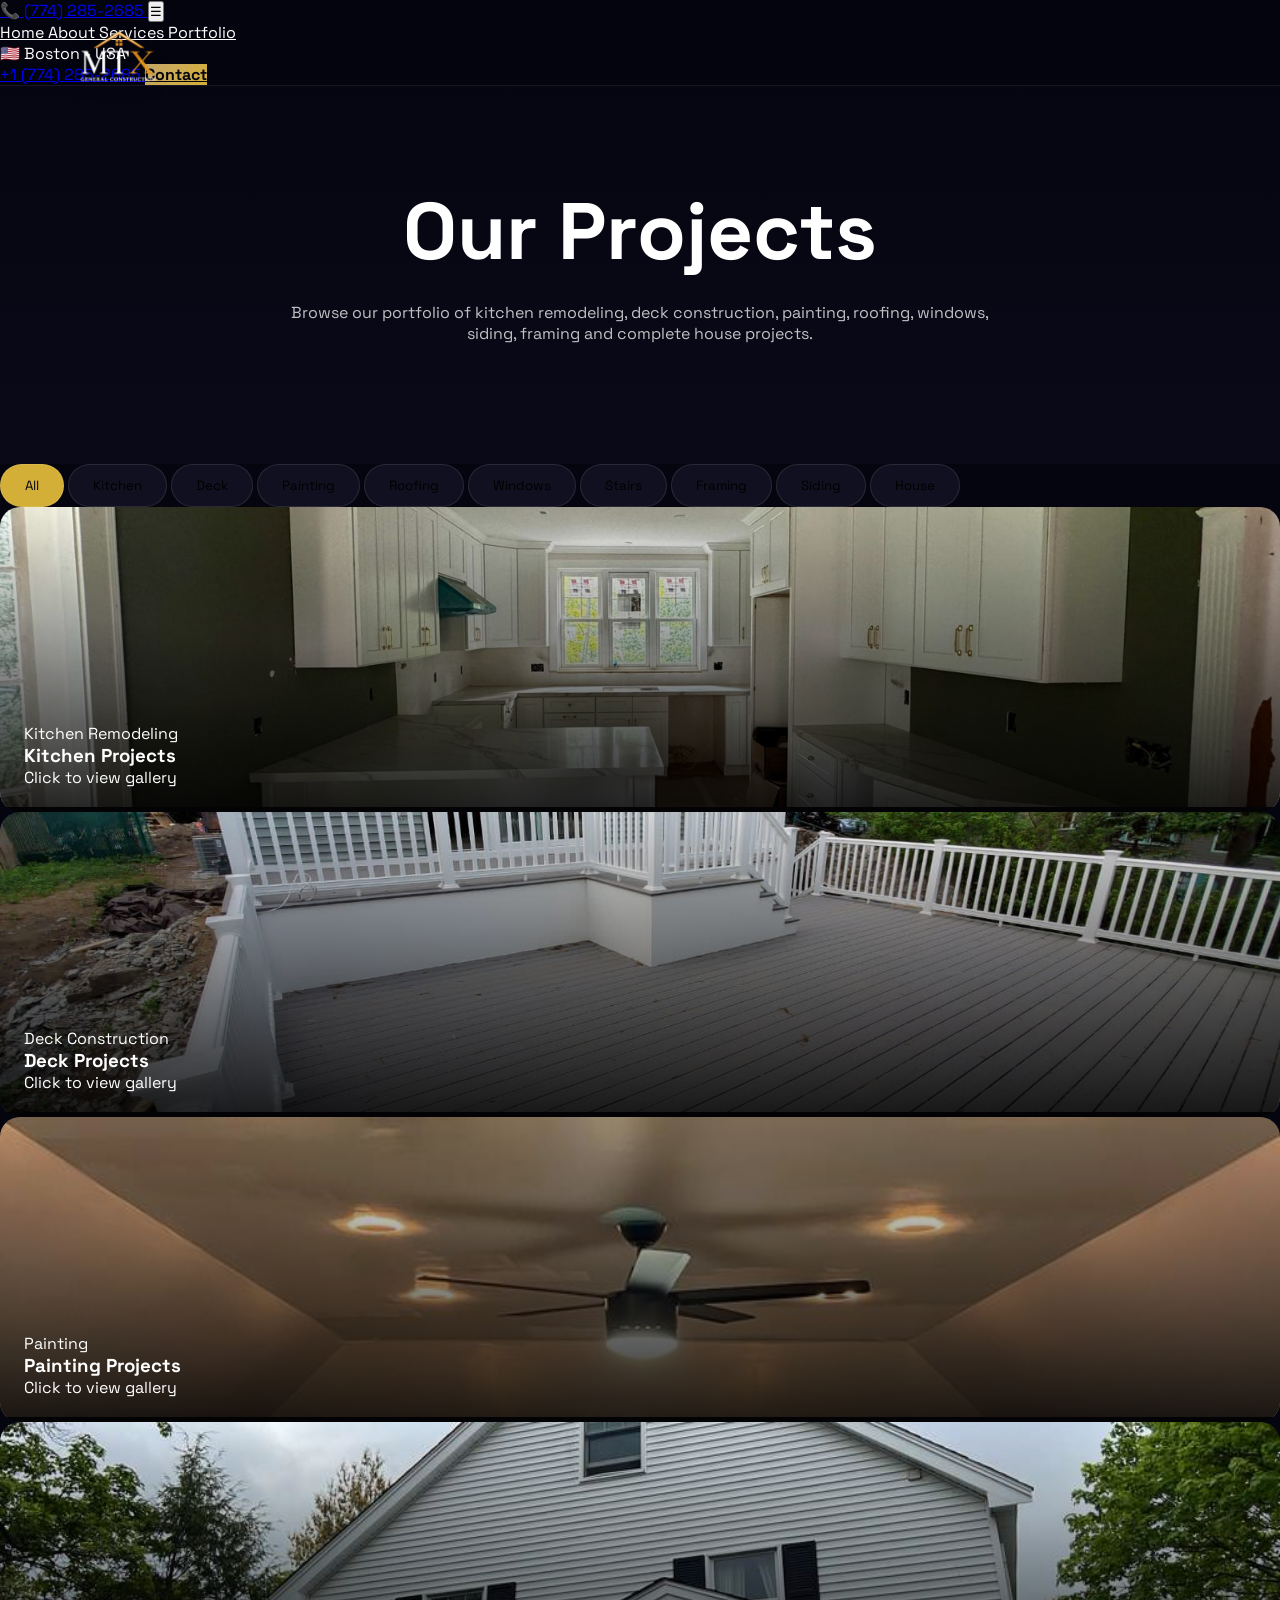
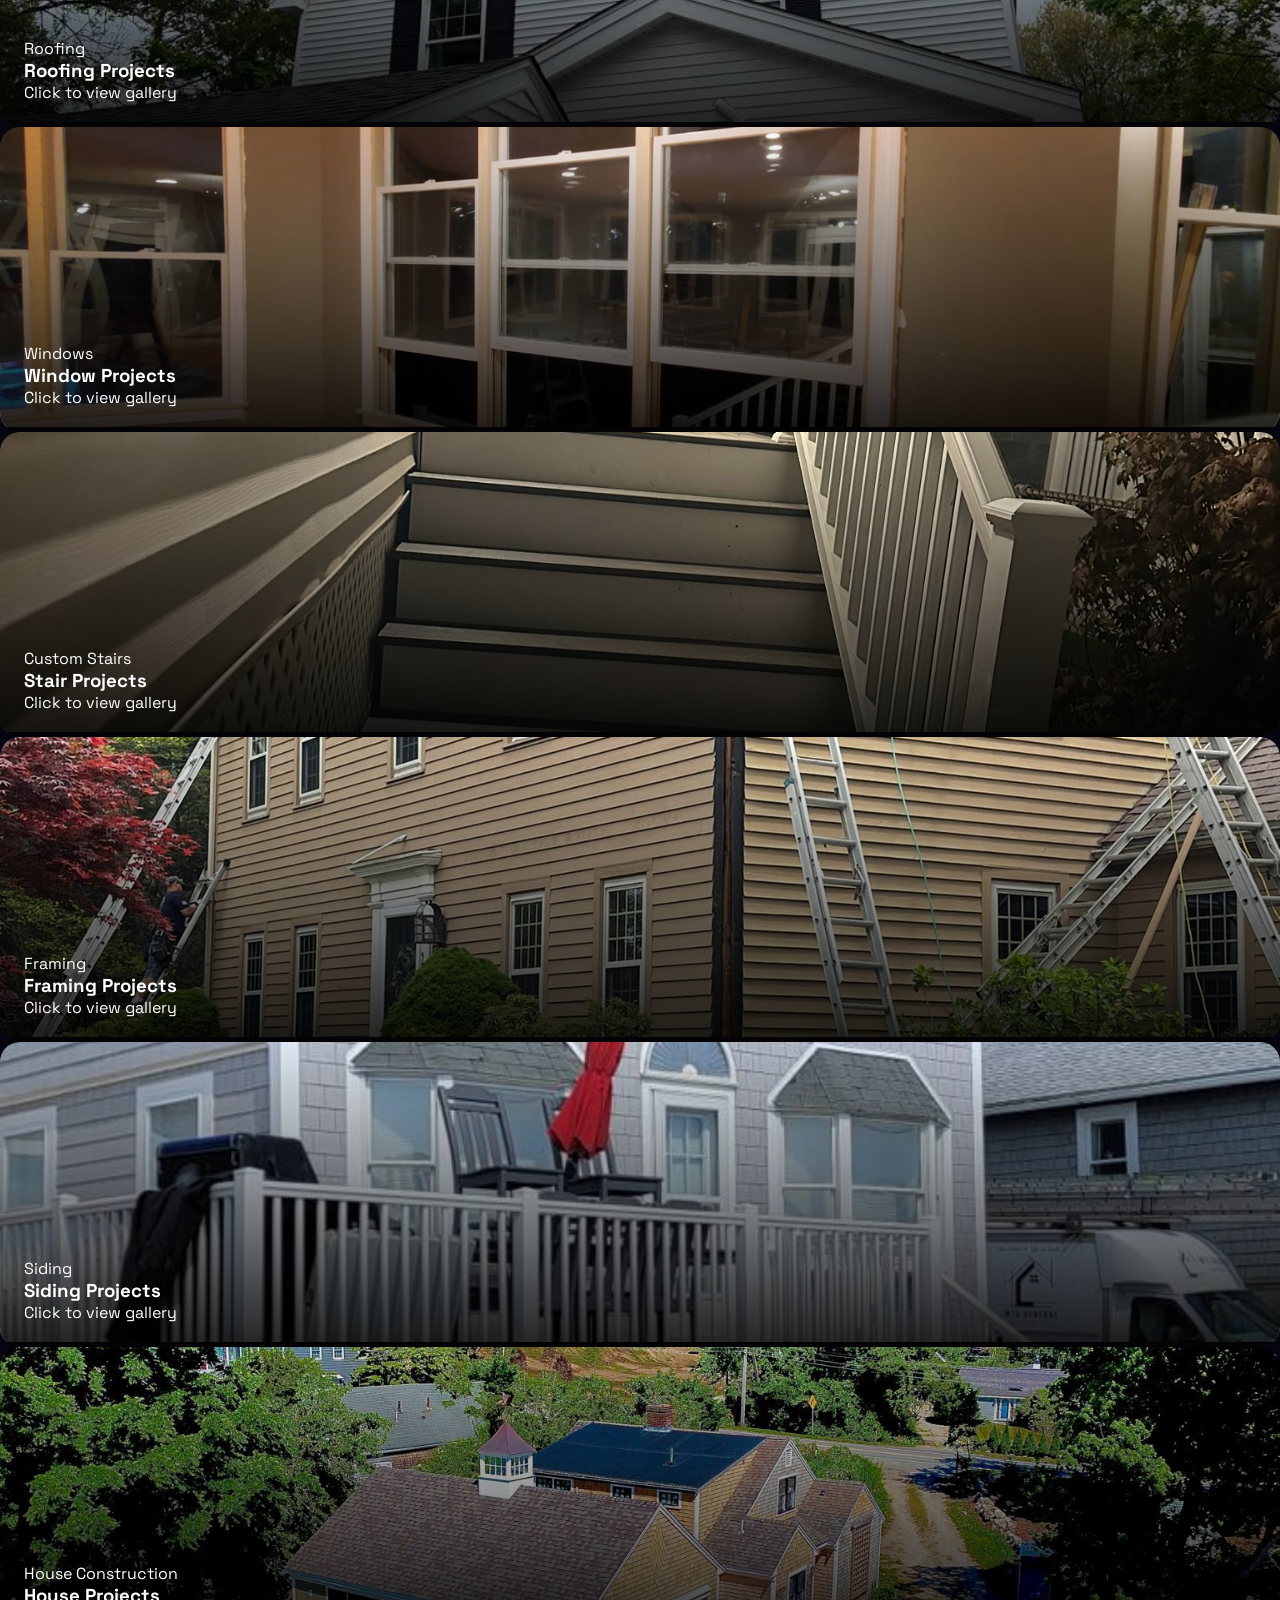
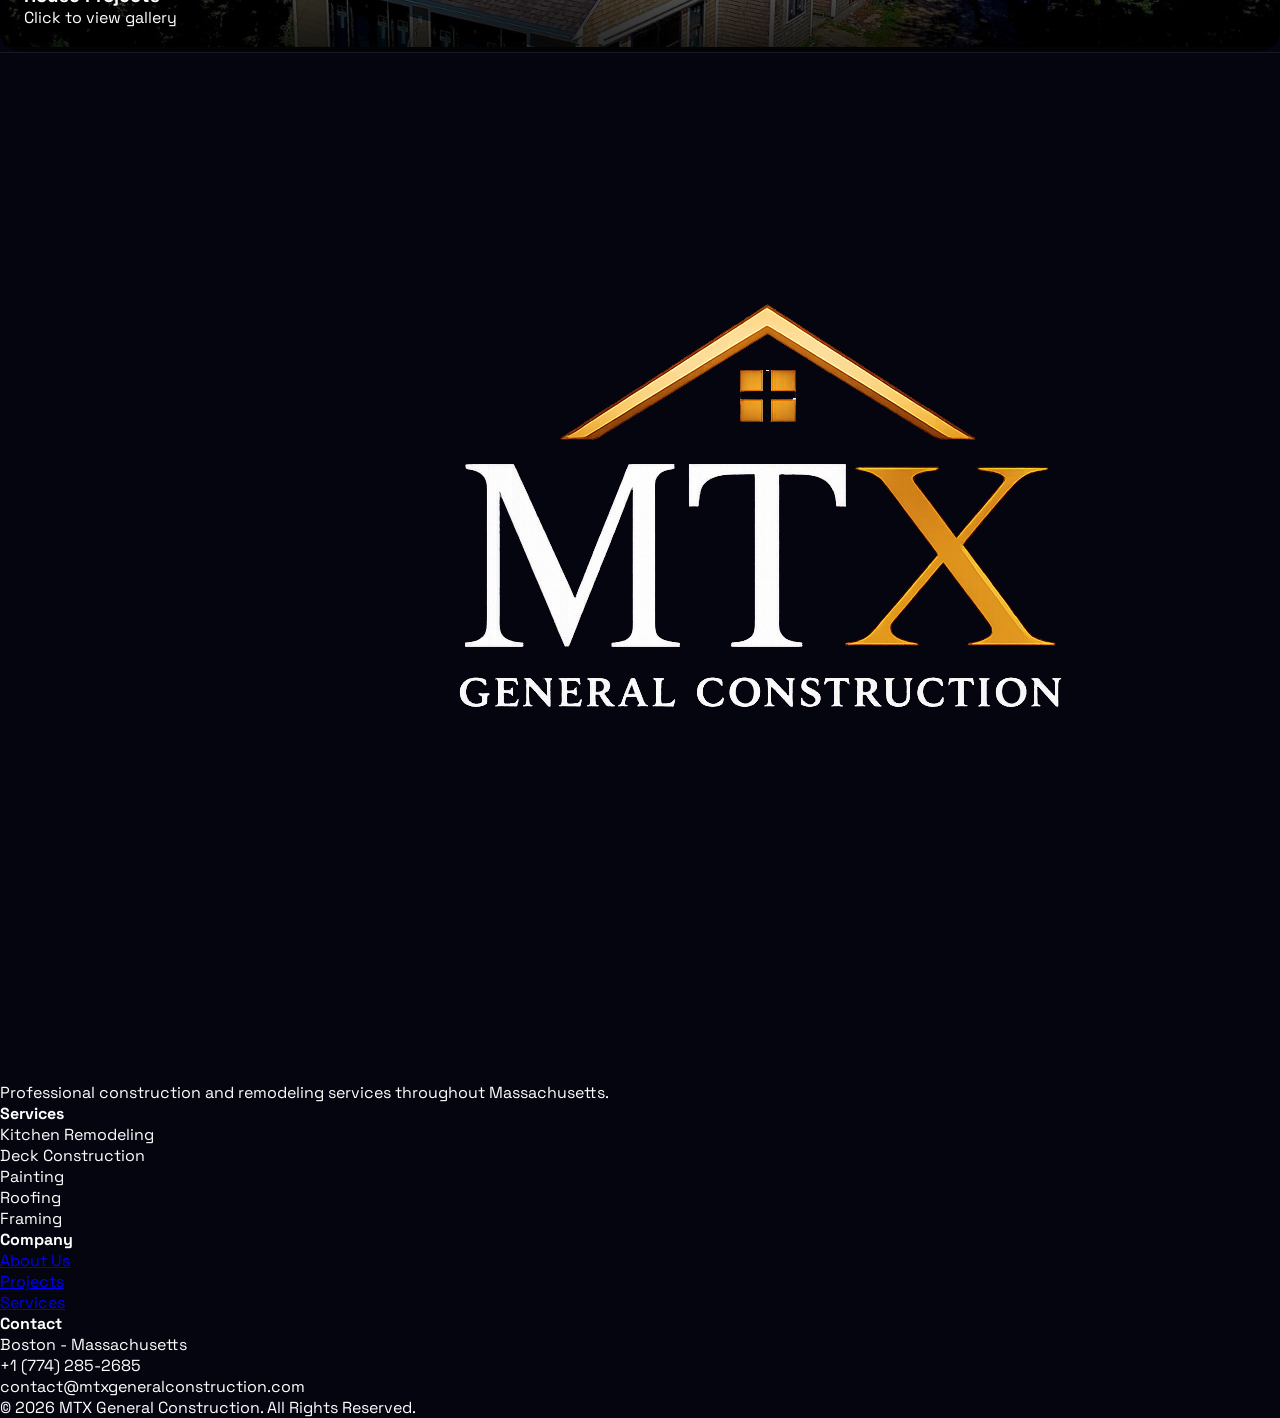
==== commit 84144acf: "Add files via upload" ====
--- a/Projects.html
+++ b/Projects.html
@@ -478,9 +478,17 @@
 
 <div class="max-w-7xl mx-auto px-10 py-6 flex justify-end items-center">
 
-<button onclick="toggleMobile()" class="md:hidden text-white ml-auto">
-<i data-lucide="menu" class="w-8 h-8"></i>
+<div class="md:hidden flex items-center gap-3 ml-auto">
+
+<a href="tel:+17742852685" class="text-white text-sm font-semibold">
+📞 (774) 285-2685
+</a>
+
+<button onclick="toggleMobile()" class="text-white text-3xl">
+☰
 </button>
+
+</div>
 
 <div class="hidden md:flex items-center gap-10">
 
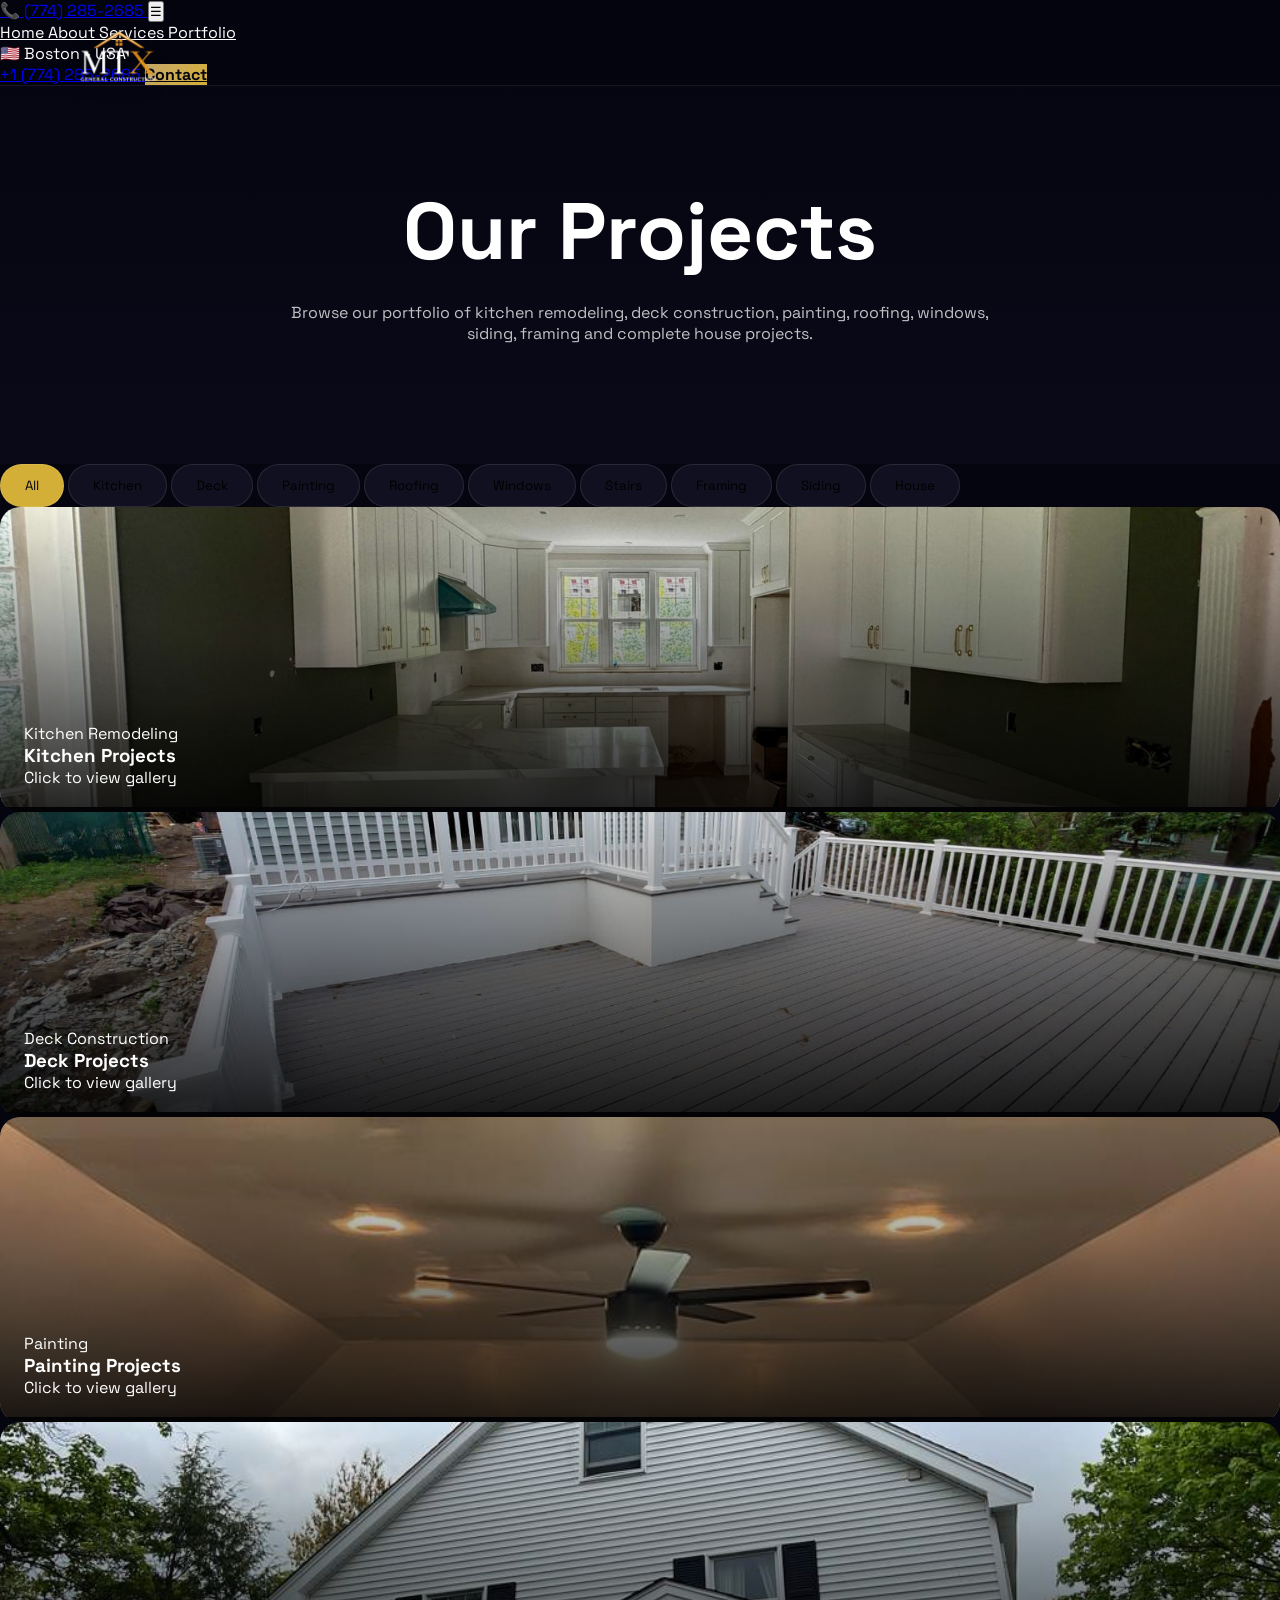
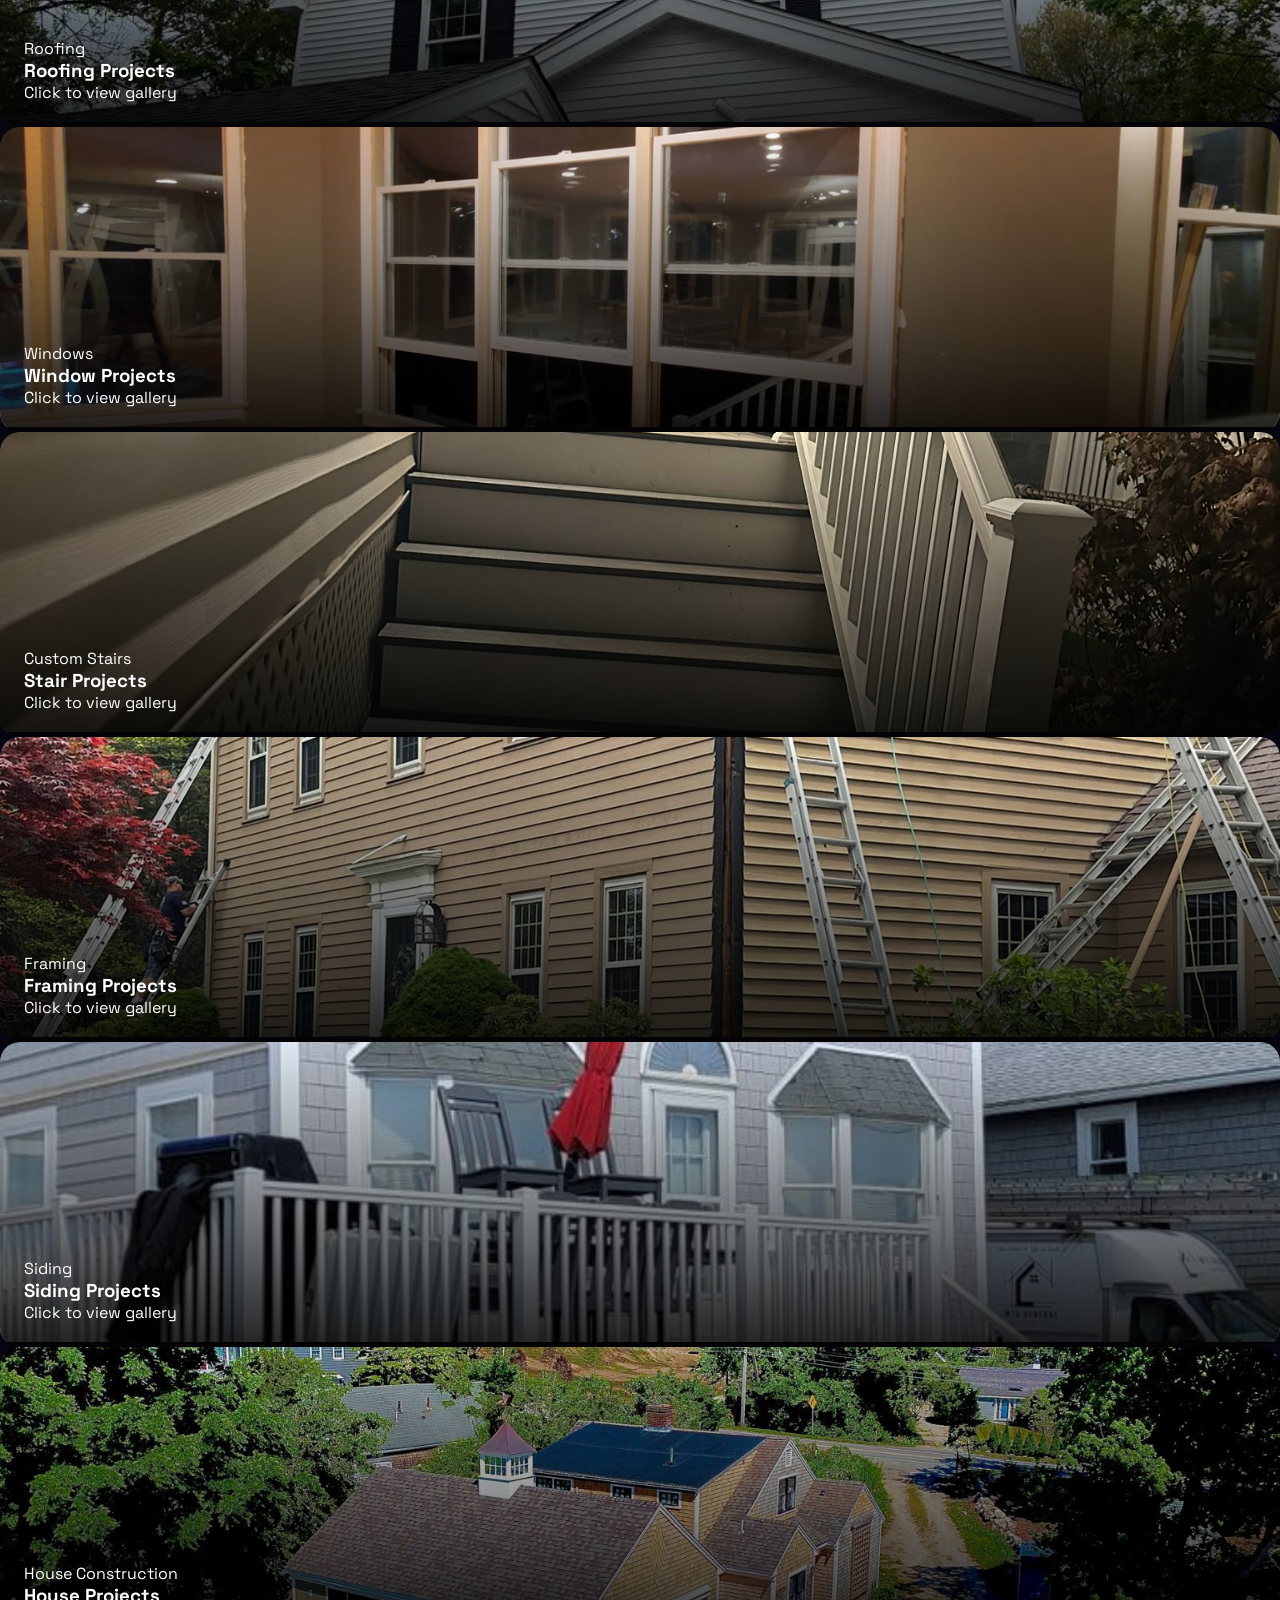
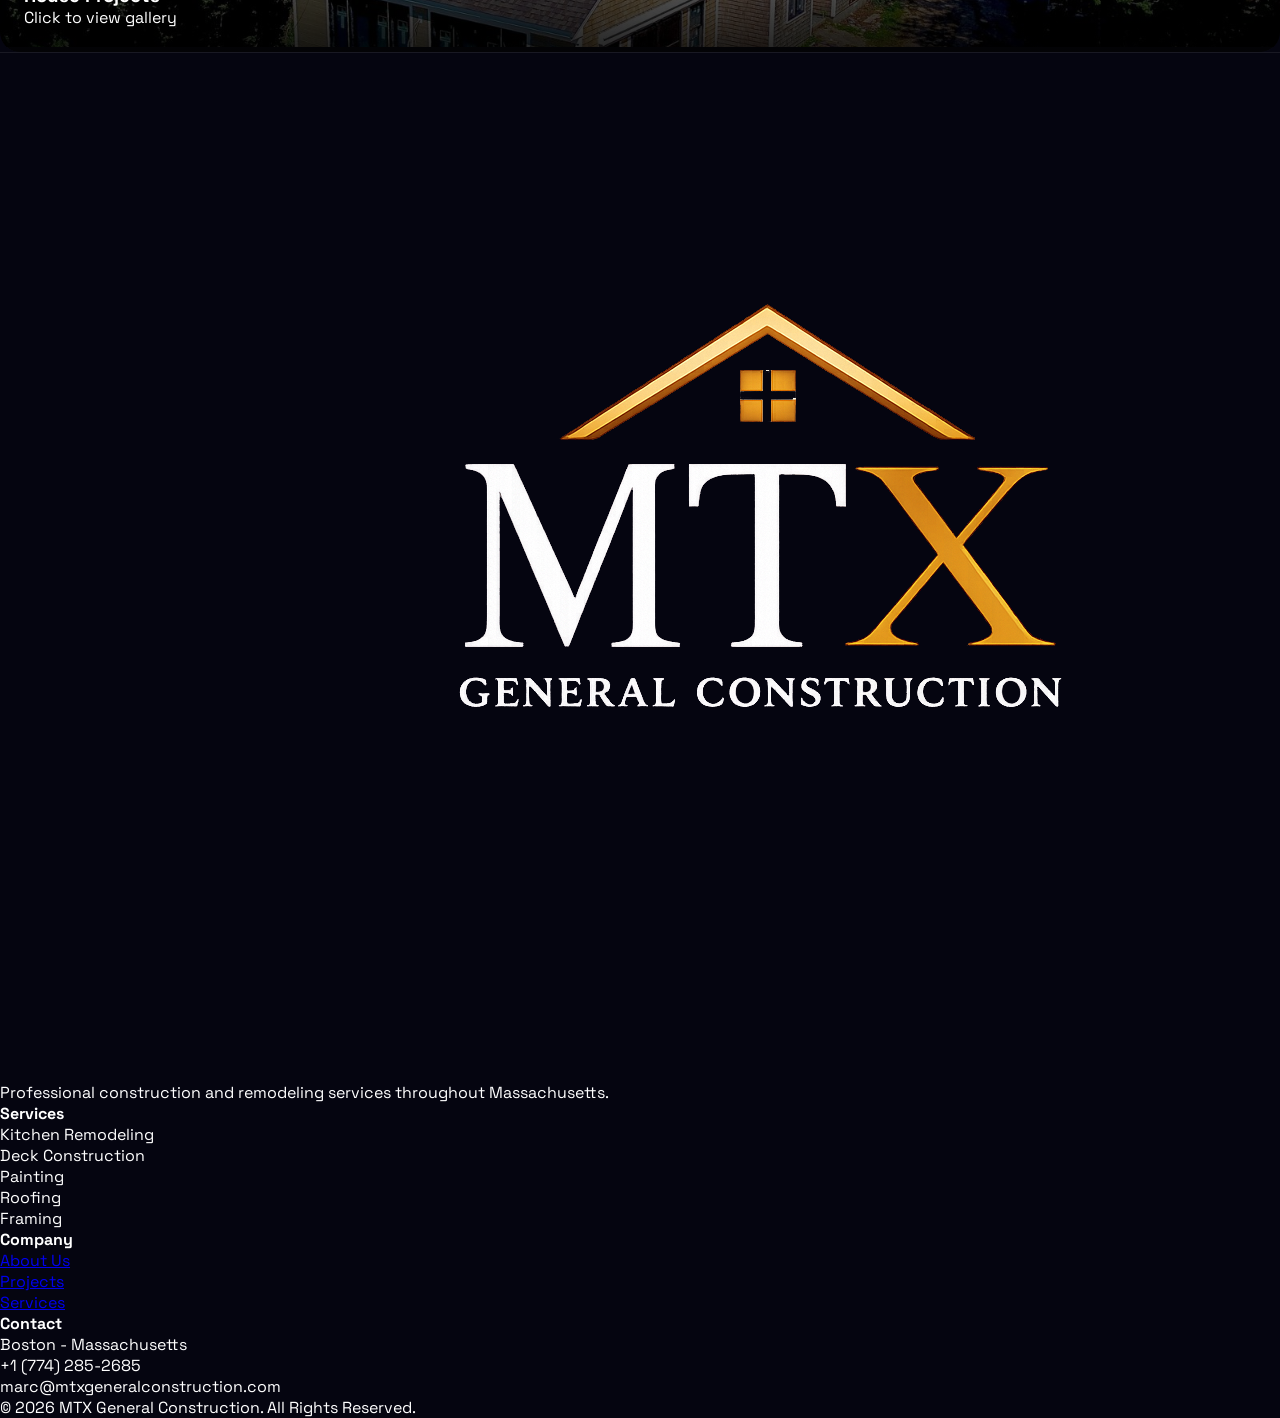
==== commit dafd1996: "Add files via upload" ====
--- a/Projects.html
+++ b/Projects.html
@@ -531,7 +531,7 @@
 </a>
 
 <a
-href="mailto:contact@mtxgeneralconstruction.com"
+href="mailto:marc@mtxgeneralconstruction.com"
 class="gold-btn px-8 py-4 rounded-lg text-sm">
 
 Contact
@@ -565,7 +565,7 @@
 <a href="Projects.html">Portfolio</a>
 
 <a
-href="mailto:contact@mtxgeneralconstruction.com"
+href="mailto:marc@mtxgeneralconstruction.com"
 class="gold-btn px-8 py-3 rounded-lg">
 
 Contact
@@ -1185,7 +1185,7 @@
 </li>
 
 <li>
-contact@mtxgeneralconstruction.com
+marc@mtxgeneralconstruction.com
 </li>
 
 </ul>
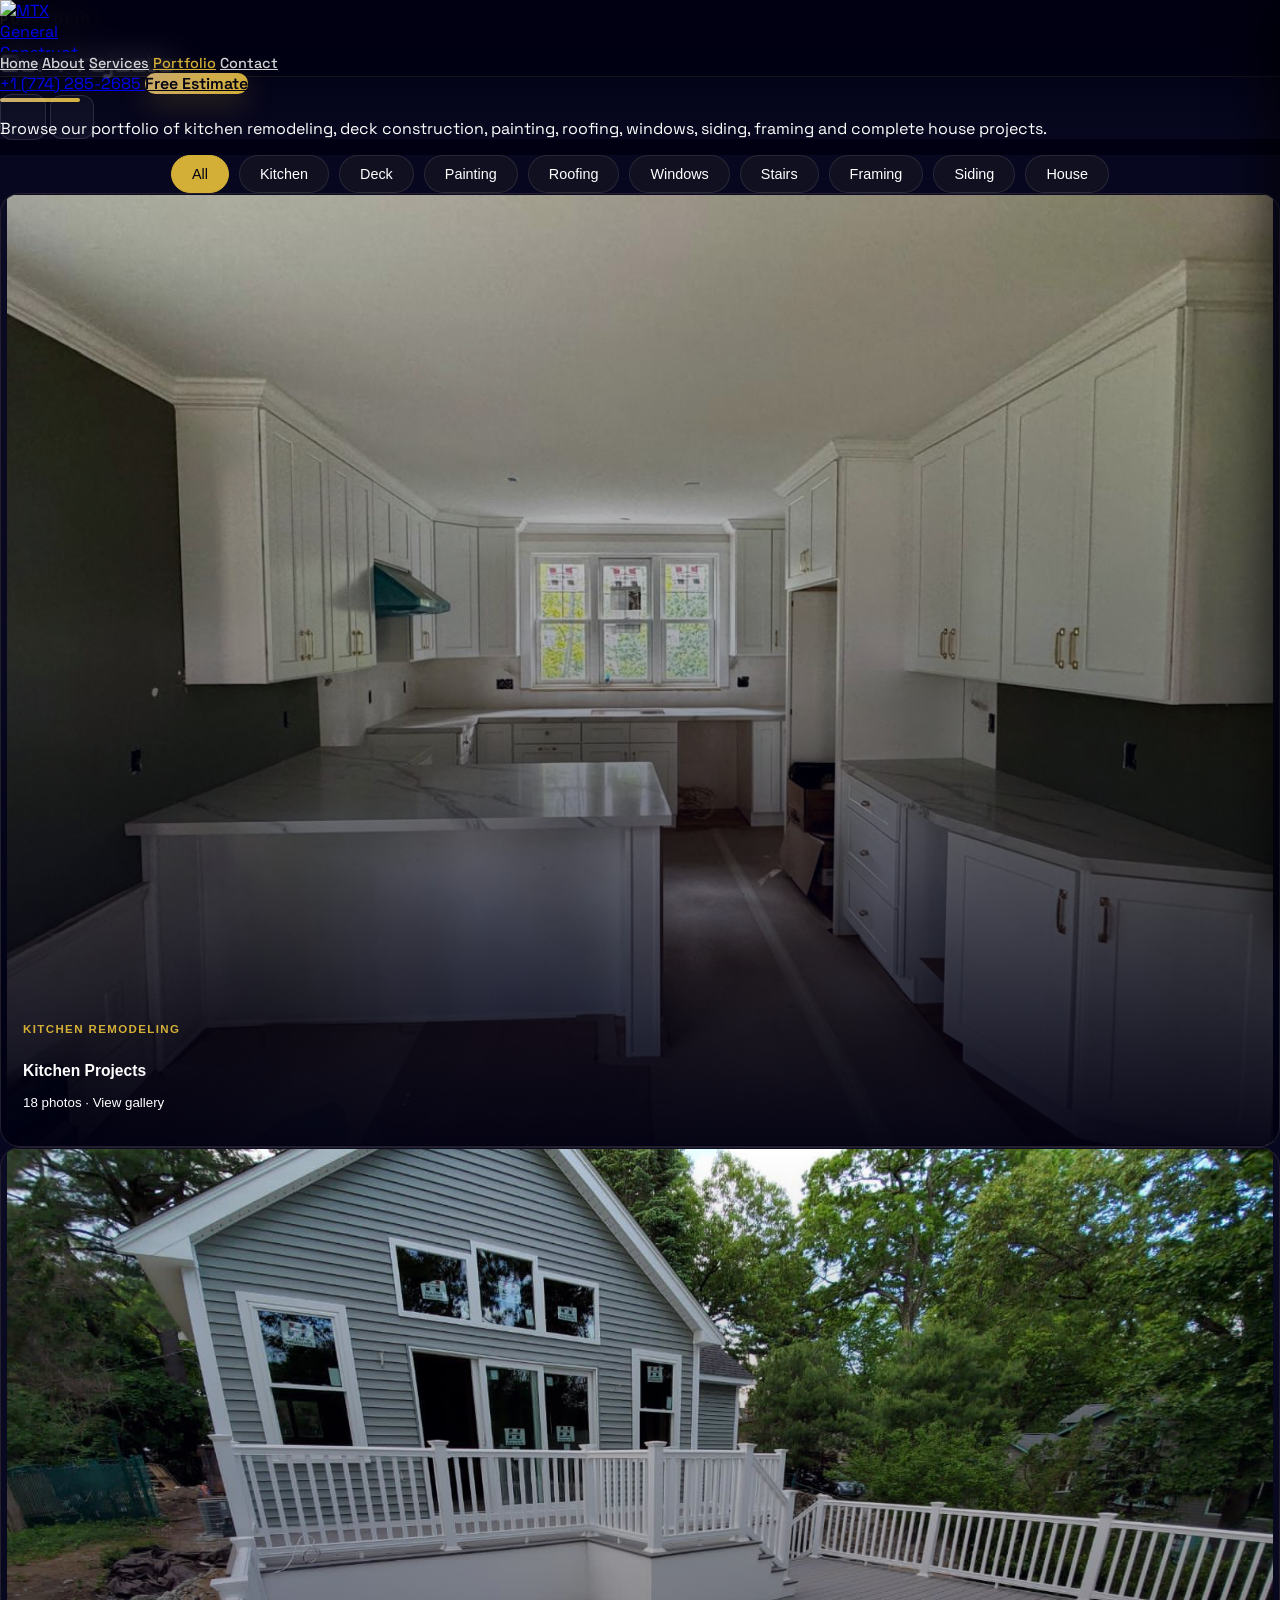
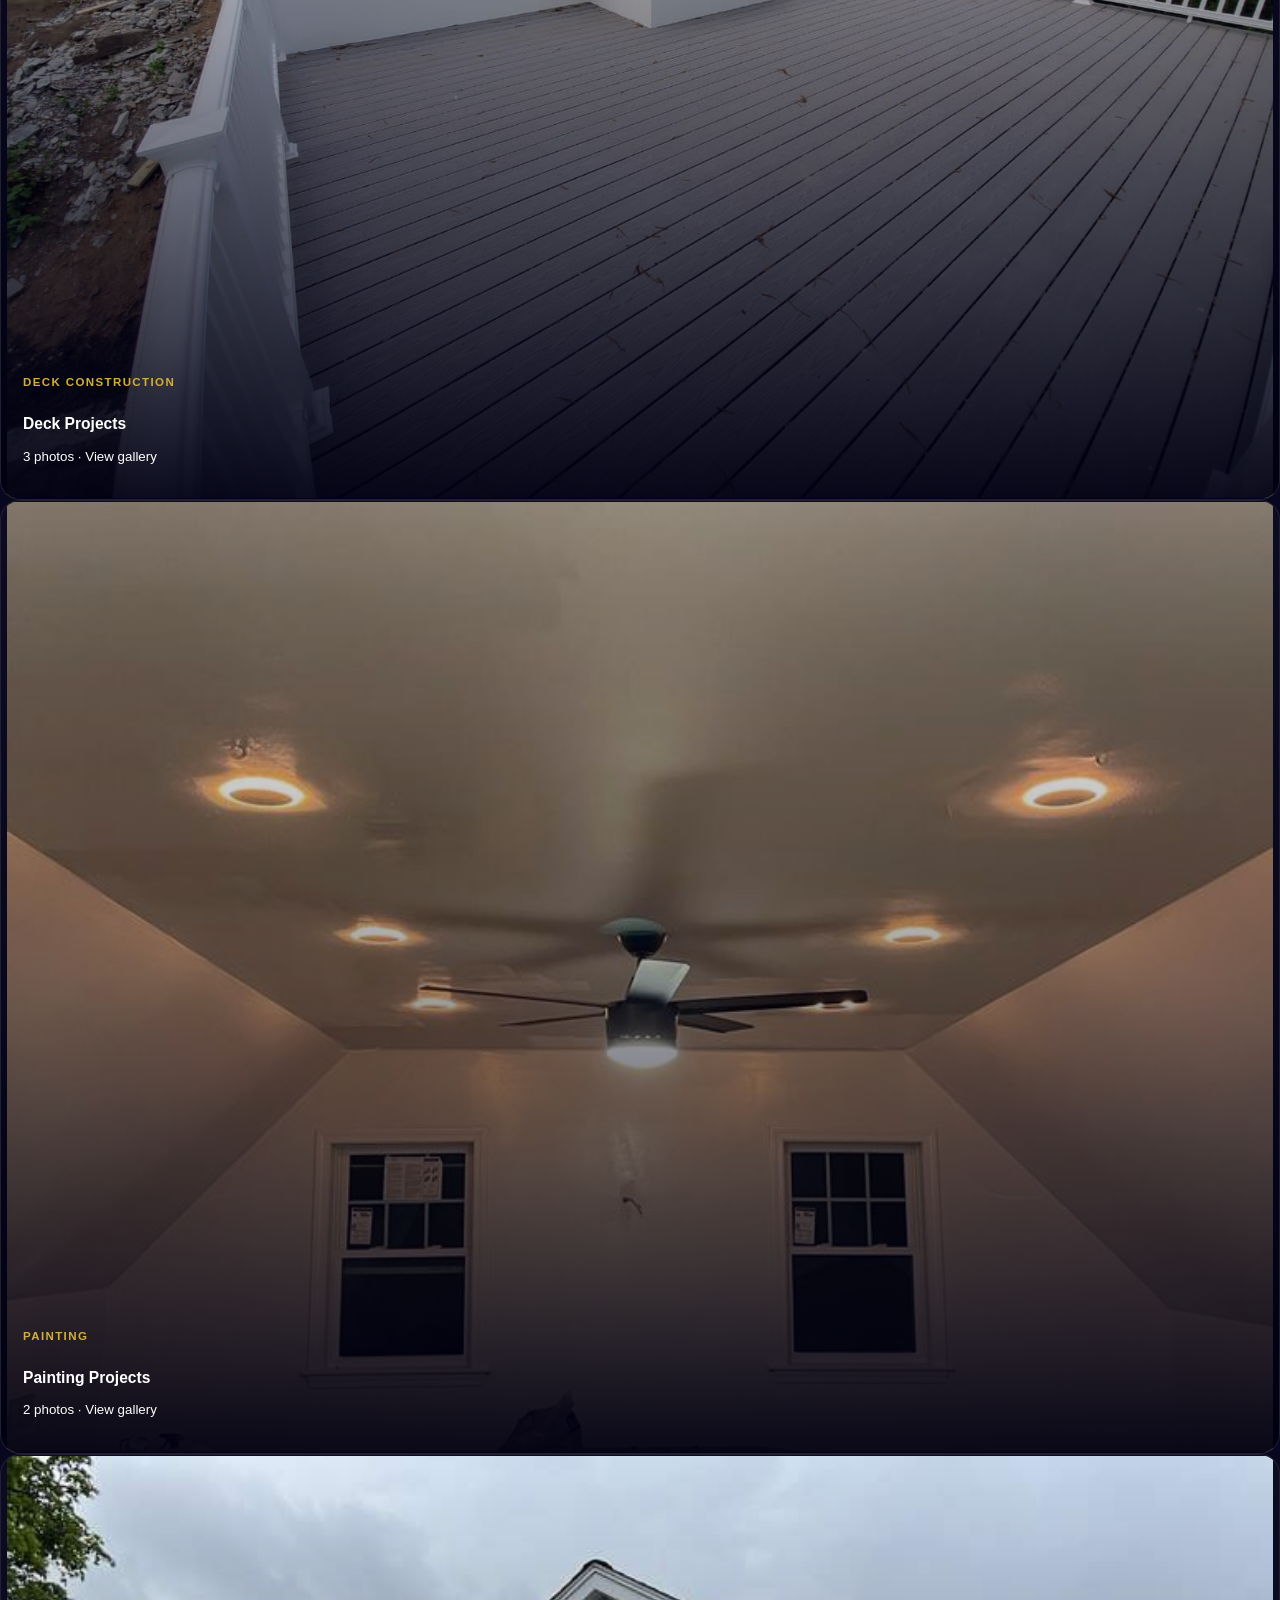
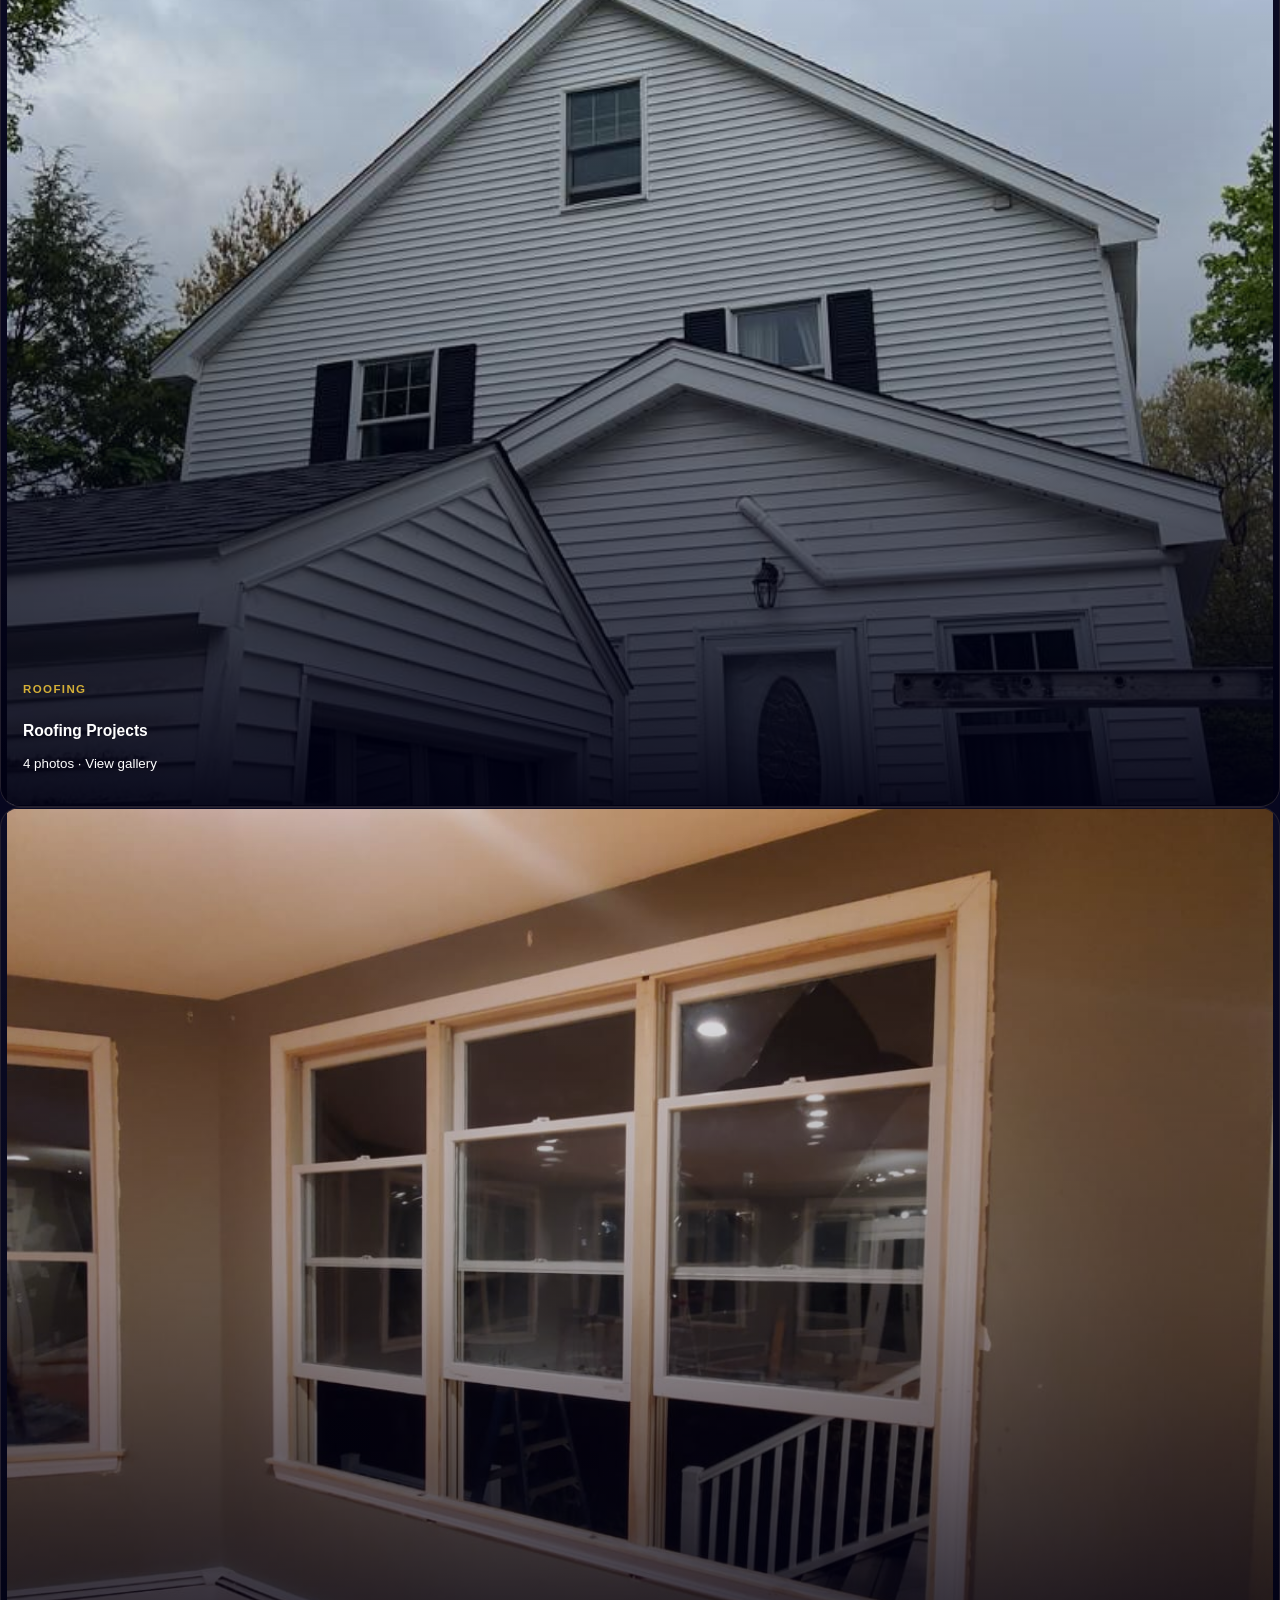
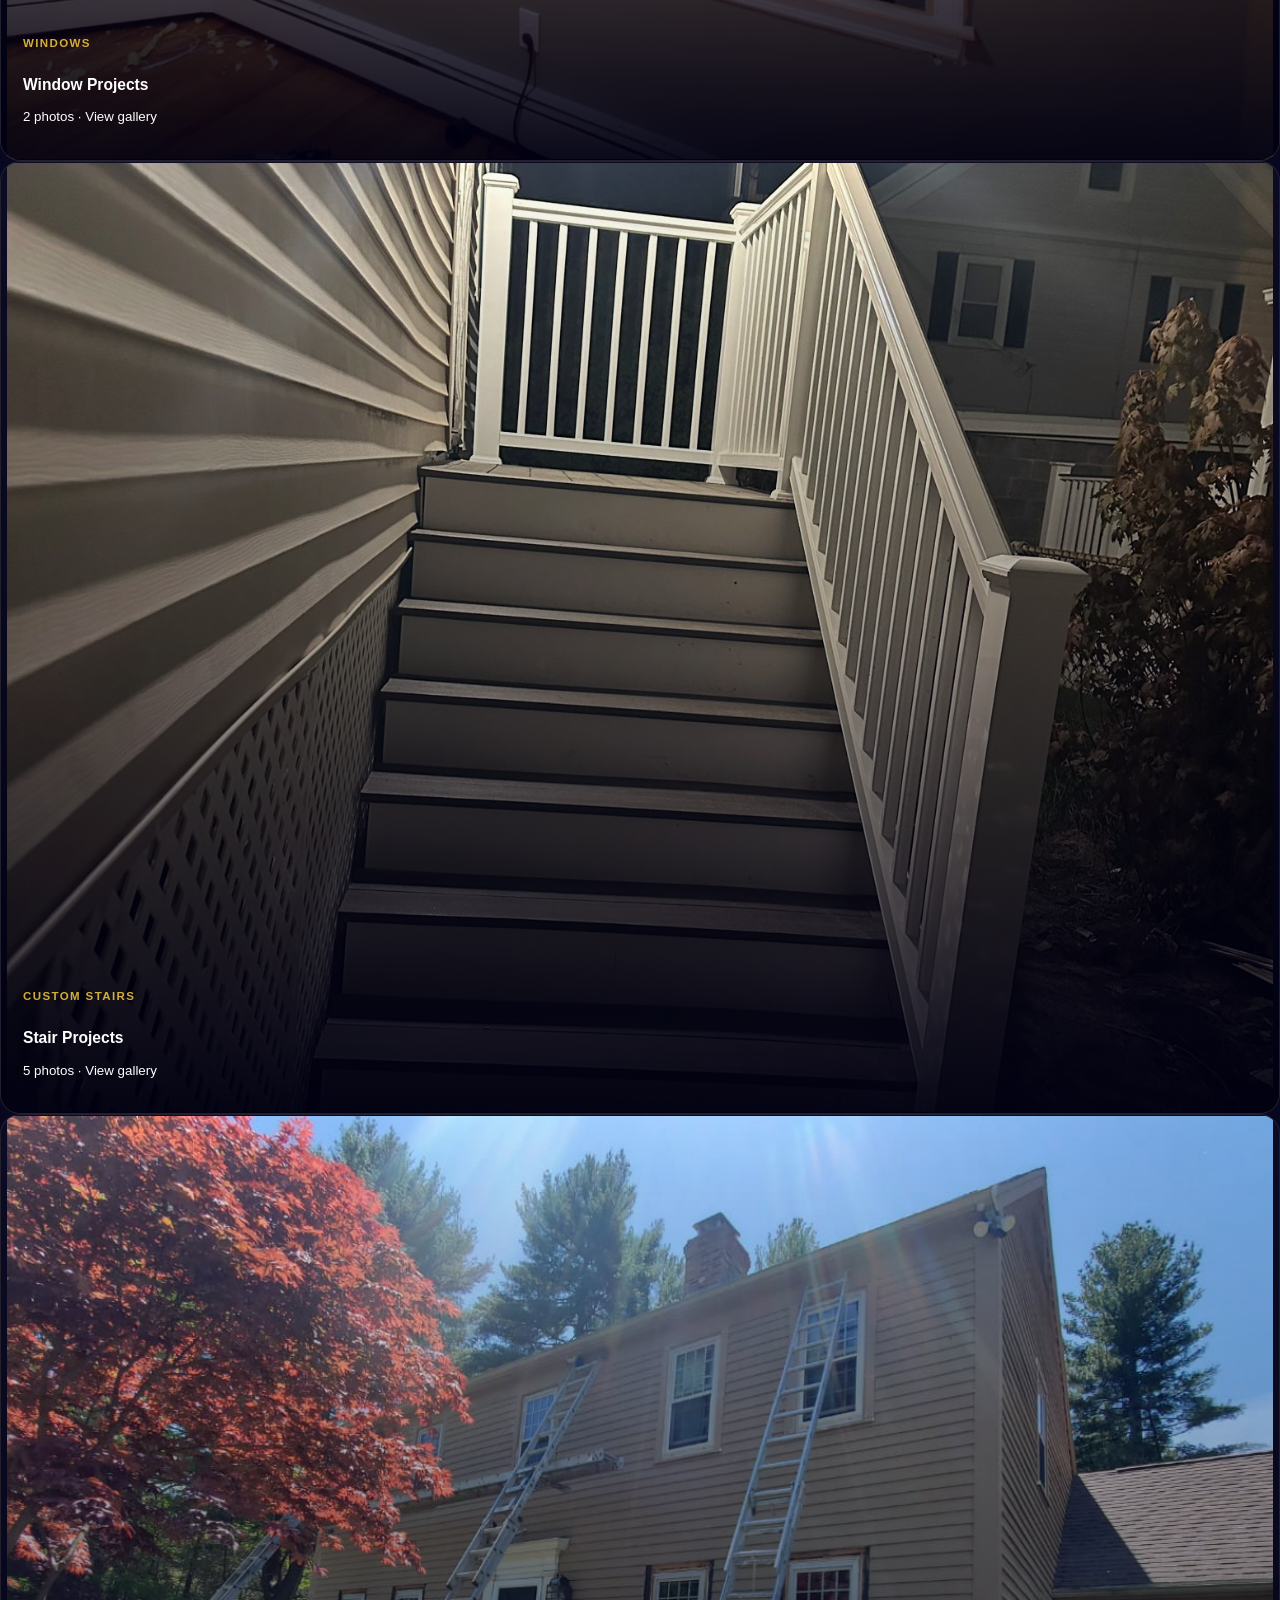
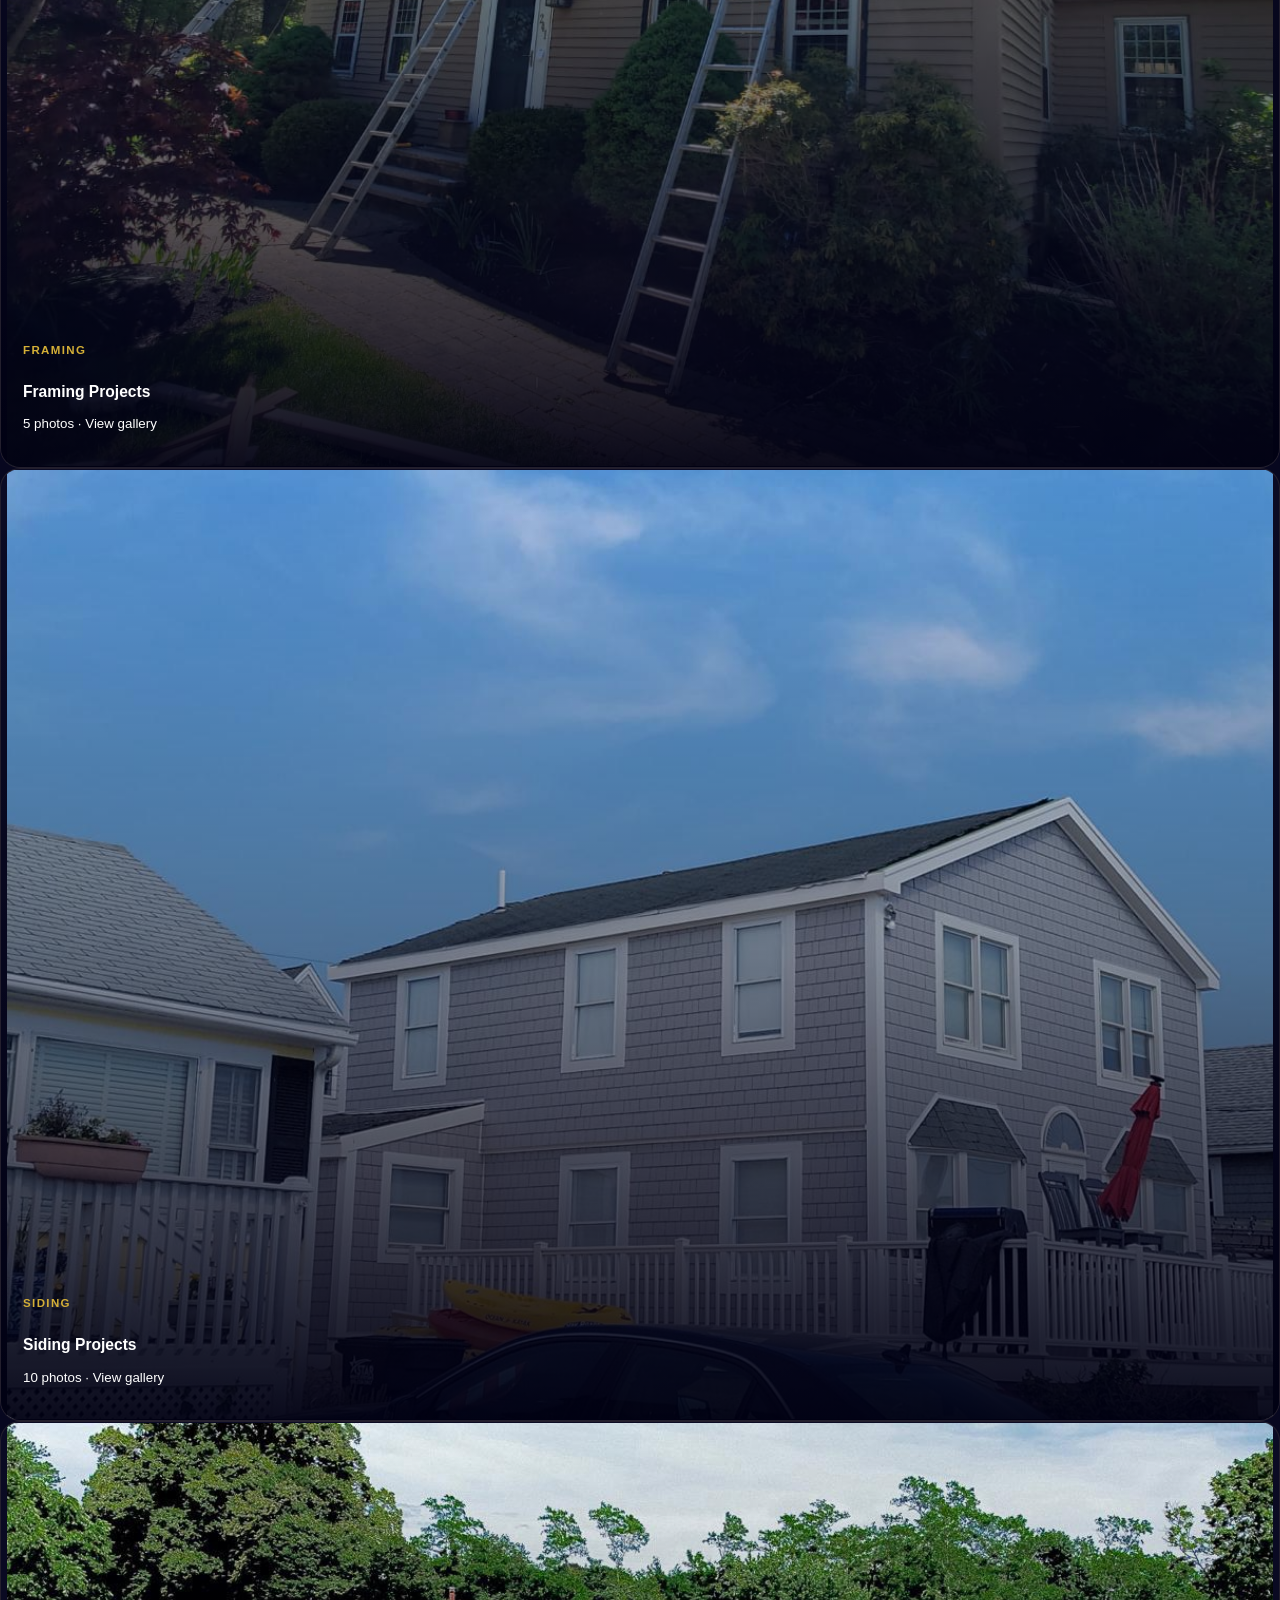
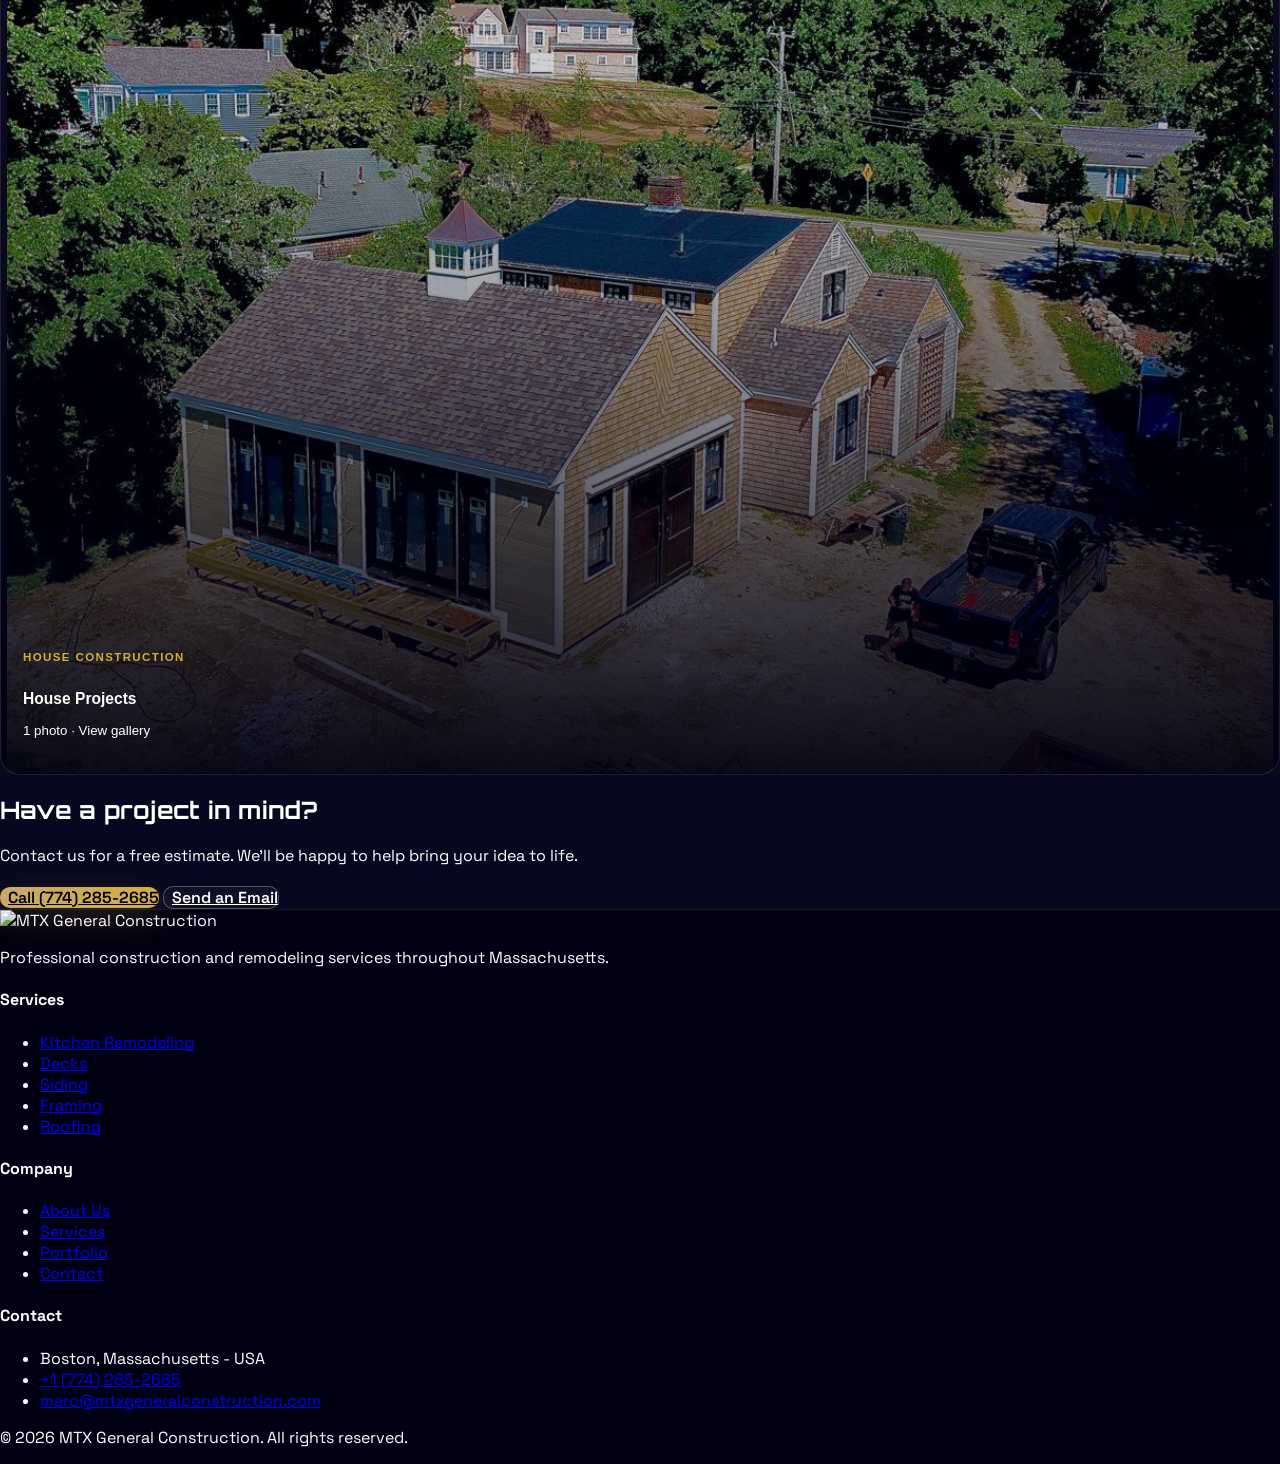
==== commit 1c7bf94d: "Add files via upload" ====
--- a/Projects.html
+++ b/Projects.html
@@ -1,1541 +1,348 @@
-<!DOCTYPE html>
-<html lang="en">
-
+<!doctype html>
+<html lang="en-US">
 <head>
-
-<meta charset="UTF-8">
-<meta name="viewport" content="width=device-width, initial-scale=1.0">
-
-<title>MTX General Construction | Projects</title>
-
-<script src="https://cdn.tailwindcss.com"></script>
-
-<script src="https://unpkg.com/lucide@latest"></script>
-
-<link href="https://fonts.googleapis.com/css2?family=Space+Grotesk:wght@300;400;500;600;700&display=swap" rel="stylesheet">
-
-<style>
-
-*{
-margin:0;
-padding:0;
-box-sizing:border-box;
-font-family:'Space Grotesk',sans-serif;
-}
-
-html{
-scroll-behavior:smooth;
-}
-
-body{
-background:#050510;
-color:white;
-overflow-x:hidden;
-}
-
-/* ========================= */
-/* LOGO */
-/* ========================= */
-
-.logo-fixed{
-
-position:fixed;
-
-top:0;
-left:24px;
-
-height:115px;
-
-z-index:1000;
-
-}
-
-/* ========================= */
-/* NAVBAR */
-/* ========================= */
-
-.nav-fixed{
-
-position:fixed;
-
-top:0;
-left:0;
-right:0;
-
-z-index:999;
-
-background:rgba(5,5,16,.95);
-
-backdrop-filter:blur(15px);
-
-border-bottom:
-1px solid rgba(255,255,255,.08);
-
-}
-
-.nav-link{
-
-position:relative;
-
-transition:.3s;
-
-color:white;
-
-}
-
-.nav-link:hover{
-
-color:#D4AF37;
-
-}
-
-.nav-link::after{
-
-content:'';
-
-position:absolute;
-
-left:0;
-bottom:-6px;
-
-width:0;
-height:2px;
-
-background:#D4AF37;
-
-transition:.3s;
-
-}
-
-.nav-link:hover::after{
-
-width:100%;
-
-}
-
-.gold-btn{
-
-background:
-linear-gradient(
-135deg,
-#C8A96B,
-#D4AF37
-);
-
-color:#050510;
-
-font-weight:700;
-
-transition:.3s;
-
-}
-
-.gold-btn:hover{
-
-transform:translateY(-2px);
-
-}
-
-/* ========================= */
-/* HERO */
-/* ========================= */
-
-.hero{
-
-padding-top:180px;
-padding-bottom:120px;
-
-background:
-linear-gradient(
-180deg,
-#050510,
-#090918
-);
-
-text-align:center;
-
-}
-
-.hero h1{
-
-font-size:
-clamp(
-3rem,
-8vw,
-5rem
-);
-
-font-weight:700;
-
-margin-bottom:20px;
-
-}
-
-.hero p{
-
-color:rgba(255,255,255,.75);
-
-max-width:700px;
-
-margin:auto;
-
-}
-
-/* ========================= */
-/* FILTERS */
-/* ========================= */
-
-.filter-btn{
-
-padding:12px 24px;
-
-border-radius:999px;
-
-background:#101020;
-
-border:
-1px solid rgba(255,255,255,.1);
-
-transition:.3s;
-
-}
-
-.filter-btn:hover,
-.filter-btn.active{
-
-background:#D4AF37;
-
-color:#050510;
-
-}
-
-/* ========================= */
-/* PROJECTS */
-/* ========================= */
-
-.project-card{
-
-position:relative;
-
-overflow:hidden;
-
-border-radius:20px;
-
-cursor:pointer;
-
-transition:.4s;
-
-background:#111122;
-
-}
-
-.project-card:hover{
-
-transform:translateY(-8px);
-
-}
-
-.project-card img{
-
-width:100%;
-height:300px;
-
-object-fit:cover;
-
-transition:.5s;
-
-}
-
-.project-card:hover img{
-
-transform:scale(1.05);
-
-}
-
-.project-overlay{
-
-position:absolute;
-
-inset:0;
-
-background:
-linear-gradient(
-to top,
-rgba(0,0,0,.85),
-transparent
-);
-
-}
-
-.project-content{
-
-position:absolute;
-
-bottom:0;
-
-padding:24px;
-
-width:100%;
-
-}
-
-/* ========================= */
-/* MODAL */
-/* ========================= */
-
-.gallery-modal{
-
-position:fixed;
-
-inset:0;
-
-background:
-rgba(0,0,0,.95);
-
-display:none;
-
-align-items:center;
-justify-content:center;
-
-z-index:99999;
-
-}
-
-.gallery-modal.active{
-
-display:flex;
-
-}
-
-.gallery-modal img{
-
-max-width:90%;
-max-height:85vh;
-
-border-radius:15px;
-
-}
-
-.close-modal{
-
-position:absolute;
-
-top:25px;
-right:40px;
-
-font-size:50px;
-
-cursor:pointer;
-
-}
-
-.gallery-prev,
-.gallery-next{
-
-position:absolute;
-
-top:50%;
-
-transform:
-translateY(-50%);
-
-font-size:55px;
-
-cursor:pointer;
-
-padding:10px 18px;
-
-background:
-rgba(255,255,255,.08);
-
-border-radius:10px;
-
-}
-
-.gallery-prev{
-
-left:30px;
-
-}
-
-.gallery-next{
-
-right:30px;
-
-}
-
-/* ========================= */
-/* MOBILE MENU */
-/* ========================= */
-
-.mobile-menu{
-
-position:fixed;
-
-inset:0;
-
-background:#050510;
-
-display:flex;
-
-flex-direction:column;
-
-justify-content:center;
-
-align-items:center;
-
-gap:30px;
-
-z-index:9999;
-
-}
-
-.mobile-menu a{
-
-font-size:24px;
-
-color:white;
-
-text-decoration:none;
-
-}
-
-/* ========================= */
-/* FOOTER */
-/* ========================= */
-
-footer{
-
-background:#050510;
-
-border-top:
-1px solid rgba(255,255,255,.08);
-
-}
-
-@media(max-width:768px){
-
-.logo-fixed {
-  position: fixed;
-  top: 0;
-  left: 24px;
-
-  z-index: 1000;
-
-  height: 115px;
-  width: auto;
-}
-
-.hero{
-
-padding-top:140px;
-
-}
-
-.gallery-prev{
-
-left:10px;
-
-}
-
-.gallery-next{
-
-right:10px;
-
-}
-
-}
-
-</style>
-
+  <meta charset="UTF-8">
+  <meta name="viewport" content="width=device-width, initial-scale=1.0, viewport-fit=cover">
+  <title>Projects | MTX General Construction</title>
+  <meta name="description" content="Portfolio of MTX General Construction: kitchen remodeling, decks, painting, roofing, windows, stairs, siding, framing and complete houses in Massachusetts.">
+  <meta name="theme-color" content="#000012">
+  <link rel="icon" type="image/png" href="src/logo-mtx.png">
+  <link rel="apple-touch-icon" href="src/logo-mtx.png">
+
+  <meta property="og:type" content="website">
+  <meta property="og:title" content="Projects | MTX General Construction">
+  <meta property="og:description" content="Browse our portfolio of construction and renovation projects in the Boston area.">
+  <meta property="og:image" content="src/casaprojeto.jpg">
+
+  <link rel="preconnect" href="https://fonts.googleapis.com">
+  <link rel="preconnect" href="https://fonts.gstatic.com" crossorigin>
+  <link href="https://fonts.googleapis.com/css2?family=Space+Grotesk:wght@400;500;600;700&family=Orbitron:wght@700;900&display=swap" rel="stylesheet">
+
+  <script src="https://cdn.tailwindcss.com/3.4.17"></script>
+  <script src="https://cdn.jsdelivr.net/npm/lucide@0.263.0/dist/umd/lucide.min.js" defer></script>
+  <link rel="stylesheet" href="style.css">
 </head>
 
 <body>
-
-<!-- LOGO FIXA -->
-
-<div class="logo-fixed">
-
-<a href="index.html">
-
-<img
-src="src/logomoderno.png"
-alt="MTX Logo"
-style="
-height:110%;
-width:auto;
-object-fit:contain;
-filter:drop-shadow(0 4px 12px rgba(0,0,0,.15));
-">
-
-</a>
-
-</div>
-
-<!-- NAVBAR -->
-
-<nav class="nav-fixed" id="navbar">
-
-<div class="max-w-7xl mx-auto px-10 py-6 flex justify-end items-center">
-
-<div class="md:hidden flex items-center gap-3 ml-auto">
-
-<a href="tel:+17742852685" class="text-white text-sm font-semibold">
-📞 (774) 285-2685
-</a>
-
-<button onclick="toggleMobile()" class="text-white text-3xl">
-☰
-</button>
-
-</div>
-
-<div class="hidden md:flex items-center gap-10">
-
-<a href="index.html#home"
-class="nav-link text-sm tracking-wide">
-Home
-</a>
-
-<a href="index.html#about"
-class="nav-link text-sm tracking-wide">
-About
-</a>
-
-<a href="index.html#services"
-class="nav-link text-sm tracking-wide">
-Services
-</a>
-
-<a href="Projects.html"
-class="nav-link text-sm tracking-wide text-yellow-400">
-Portfolio
-</a>
-
-<div class="flex items-center gap-2 text-sm text-white">
-
-<span class="text-lg">🇺🇸</span>
-
-<span>Boston - USA</span>
-
-</div>
-
-<a
-href="tel:+17742852685"
-class="flex items-center gap-2 text-sm text-white hover:text-yellow-400 transition">
-
-<i data-lucide="phone" class="w-4 h-4"></i>
-
-<span>+1 (774) 285-2685</span>
-
-</a>
-
-<a
-href="mailto:marc@mtxgeneralconstruction.com"
-class="gold-btn px-8 py-4 rounded-lg text-sm">
-
-Contact
-
-</a>
-
-</div>
-
-</div>
-
-</nav>
-
-<!-- MOBILE MENU -->
-
-<div
-id="mobileMenu"
-class="mobile-menu hidden"
-style="display:none;">
-
-<button
-onclick="toggleMobile()"
-class="absolute top-6 right-6 text-white">
-
-<i data-lucide="x" class="w-7 h-7"></i>
-
-</button>
-
-<a href="index.html#home">Home</a>
-<a href="index.html#about">About</a>
-<a href="index.html#services">Services</a>
-<a href="Projects.html">Portfolio</a>
-
-<a
-href="mailto:marc@mtxgeneralconstruction.com"
-class="gold-btn px-8 py-3 rounded-lg">
-
-Contact
-
-</a>
-
-</div>
-
-<!-- HERO -->
-
-<section class="hero">
-
-<div class="max-w-5xl mx-auto px-6">
-
-<h1>
-
-Our Projects
-
-</h1>
-
-<p>
-
-Browse our portfolio of kitchen remodeling,
-deck construction, painting, roofing,
-windows, siding, framing and complete
-house projects.
-
-</p>
-
-</div>
-
-</section>
-
-
-
-<!-- PROJECTS SECTION INICIA NA PARTE 2 -->
-
-<!-- ===================================== -->
-<!-- PARTE 2 - PROJECTS -->
-<!-- ===================================== -->
-
-<section class="pb-24">
-
-<div class="max-w-7xl mx-auto px-6">
-
-<!-- FILTERS -->
-
-<div class="flex flex-wrap justify-center gap-3 mb-16">
-
-<button
-class="filter-btn active"
-onclick="filterProjects('all',event)">
-
-All
-
-</button>
-
-<button
-class="filter-btn"
-onclick="filterProjects('kitchen',event)">
-
-Kitchen
-
-</button>
-
-<button
-class="filter-btn"
-onclick="filterProjects('deck',event)">
-
-Deck
-
-</button>
-
-<button
-class="filter-btn"
-onclick="filterProjects('painting',event)">
-
-Painting
-
-</button>
-
-<button
-class="filter-btn"
-onclick="filterProjects('roof',event)">
-
-Roofing
-
-</button>
-
-<button
-class="filter-btn"
-onclick="filterProjects('window',event)">
-
-Windows
-
-</button>
-
-<button
-class="filter-btn"
-onclick="filterProjects('stairs',event)">
-
-Stairs
-
-</button>
-
-<button
-class="filter-btn"
-onclick="filterProjects('framing',event)">
-
-Framing
-
-</button>
-
-<button
-class="filter-btn"
-onclick="filterProjects('siding',event)">
-
-Siding
-
-</button>
-
-<button
-class="filter-btn"
-onclick="filterProjects('house',event)">
-
-House
-
-</button>
-
-</div>
-
-<!-- GRID -->
-
-<div class="grid md:grid-cols-2 lg:grid-cols-3 gap-8">
-
-<!-- KITCHEN -->
-
-<div
-class="project-card"
-data-category="kitchen"
-onclick="openGallery('kitchen')">
-
-<img
-src="src2/kitchen1.jpeg"
-alt="Kitchen Remodeling">
-
-<div class="project-overlay"></div>
-
-<div class="project-content">
-
-<p class="text-yellow-400 text-sm mb-2">
-
-Kitchen Remodeling
-
-</p>
-
-<h3 class="text-2xl font-semibold">
-
-Kitchen Projects
-
-</h3>
-
-<p class="text-white/70 mt-2">
-
-Click to view gallery
-
-</p>
-
-</div>
-
-</div>
-
-<!-- DECK -->
-
-<div
-class="project-card"
-data-category="deck"
-onclick="openGallery('deck')">
-
-<img
-src="src/deckprojeto.jpg"
-alt="Deck Construction">
-
-<div class="project-overlay"></div>
-
-<div class="project-content">
-
-<p class="text-yellow-400 text-sm mb-2">
-
-Deck Construction
-
-</p>
-
-<h3 class="text-2xl font-semibold">
-
-Deck Projects
-
-</h3>
-
-<p class="text-white/70 mt-2">
-
-Click to view gallery
-
-</p>
-
-</div>
-
-</div>
-
-<!-- PAINTING -->
-
-<div
-class="project-card"
-data-category="painting"
-onclick="openGallery('painting')">
-
-<img
-src="src2/pintura1.jpeg"
-alt="Painting">
-
-<div class="project-overlay"></div>
-
-<div class="project-content">
-
-<p class="text-yellow-400 text-sm mb-2">
-
-Painting
-
-</p>
-
-<h3 class="text-2xl font-semibold">
-
-Painting Projects
-
-</h3>
-
-<p class="text-white/70 mt-2">
-
-Click to view gallery
-
-</p>
-
-</div>
-
-</div>
-
-<!-- ROOFING -->
-
-<div
-class="project-card"
-data-category="roof"
-onclick="openGallery('roof')">
-
-<img
-src="src2/roof2.jpeg"
-alt="Roofing">
-
-<div class="project-overlay"></div>
-
-<div class="project-content">
-
-<p class="text-yellow-400 text-sm mb-2">
-
-Roofing
-
-</p>
-
-<h3 class="text-2xl font-semibold">
-
-Roofing Projects
-
-</h3>
-
-<p class="text-white/70 mt-2">
-
-Click to view gallery
-
-</p>
-
-</div>
-
-</div>
-
-<!-- WINDOWS -->
-
-<div
-class="project-card"
-data-category="window"
-onclick="openGallery('window')">
-
-<img
-src="src2/window2.jpeg"
-alt="Windows">
-
-<div class="project-overlay"></div>
-
-<div class="project-content">
-
-<p class="text-yellow-400 text-sm mb-2">
-
-Windows
-
-</p>
-
-<h3 class="text-2xl font-semibold">
-
-Window Projects
-
-</h3>
-
-<p class="text-white/70 mt-2">
-
-Click to view gallery
-
-</p>
-
-</div>
-
-</div>
-
-<!-- STAIRS -->
-
-<div
-class="project-card"
-data-category="stairs"
-onclick="openGallery('stairs')">
-
-<img
-src="src2/escada1.jpeg"
-alt="Stairs">
-
-<div class="project-overlay"></div>
-
-<div class="project-content">
-
-<p class="text-yellow-400 text-sm mb-2">
-
-Custom Stairs
-
-</p>
-
-<h3 class="text-2xl font-semibold">
-
-Stair Projects
-
-</h3>
-
-<p class="text-white/70 mt-2">
-
-Click to view gallery
-
-</p>
-
-</div>
-
-</div>
-
-<!-- FRAMING -->
-
-<div
-class="project-card"
-data-category="framing"
-onclick="openGallery('framing')">
-
-<img
-src="src2/Framing1.jpeg"
-alt="Framing">
-
-<div class="project-overlay"></div>
-
-<div class="project-content">
-
-<p class="text-yellow-400 text-sm mb-2">
-
-Framing
-
-</p>
-
-<h3 class="text-2xl font-semibold">
-
-Framing Projects
-
-</h3>
-
-<p class="text-white/70 mt-2">
-
-Click to view gallery
-
-</p>
-
-</div>
-
-</div>
-
-<!-- SIDING -->
-
-<div
-class="project-card"
-data-category="siding"
-onclick="openGallery('siding')">
-
-<img
-src="src2/siding1.jpeg"
-alt="Siding">
-
-<div class="project-overlay"></div>
-
-<div class="project-content">
-
-<p class="text-yellow-400 text-sm mb-2">
-
-Siding
-
-</p>
-
-<h3 class="text-2xl font-semibold">
-
-Siding Projects
-
-</h3>
-
-<p class="text-white/70 mt-2">
-
-Click to view gallery
-
-</p>
-
-</div>
-
-</div>
-
-<!-- HOUSE -->
-
-<div
-class="project-card"
-data-category="house"
-onclick="openGallery('house')">
-
-<img
-src="src/casaprojeto.jpg"
-alt="House Construction">
-
-<div class="project-overlay"></div>
-
-<div class="project-content">
-
-<p class="text-yellow-400 text-sm mb-2">
-
-House Construction
-
-</p>
-
-<h3 class="text-2xl font-semibold">
-
-House Projects
-
-</h3>
-
-<p class="text-white/70 mt-2">
-
-Click to view gallery
-
-</p>
-
-</div>
-
-</div>
-
-</div>
-
-</div>
-
-</section>
-
-<!-- PROJECTS SECTION TERMINA -->
-
-<!-- PARTE 3 INICIA ABAIXO -->
-
-<!-- ===================================== -->
-<!-- PARTE 3 FINAL -->
-<!-- ===================================== -->
-
-<!-- GALLERY MODAL -->
-
-<div id="galleryModal" class="gallery-modal">
-
-<span
-class="close-modal"
-onclick="closeGallery()">
-
-&times;
-
-</span>
-
-<button
-class="gallery-prev"
-onclick="prevImage()">
-
-❮
-
-</button>
-
-<img
-id="galleryImage"
-src=""
-alt="Project Gallery">
-
-<button
-class="gallery-next"
-onclick="nextImage()">
-
-❯
-
-</button>
-
-</div>
-
-<!-- FOOTER -->
-
-<footer class="py-16">
-
-<div class="max-w-7xl mx-auto px-6">
-
-<div class="grid md:grid-cols-4 gap-10 mb-12">
-
-<!-- LOGO -->
-
-<div>
-
-<img
-src="src/logomoderno.png"
-alt="MTX Logo"
-class="h-16 mb-4">
-
-<p class="text-white/60 text-sm">
-
-Professional construction and remodeling services throughout Massachusetts.
-
-</p>
-
-</div>
-
-<!-- SERVICES -->
-
-<div>
-
-<h4 class="font-semibold mb-4">
-
-Services
-
-</h4>
-
-<ul class="space-y-2 text-white/60 text-sm">
-
-<li>Kitchen Remodeling</li>
-<li>Deck Construction</li>
-<li>Painting</li>
-<li>Roofing</li>
-<li>Framing</li>
-
-</ul>
-
-</div>
-
-<!-- COMPANY -->
-
-<div>
-
-<h4 class="font-semibold mb-4">
-
-Company
-
-</h4>
-
-<ul class="space-y-2 text-white/60 text-sm">
-
-<li>
-<a href="index.html#about">
-About Us
-</a>
-</li>
-
-<li>
-<a href="Projects.html">
-Projects
-</a>
-</li>
-
-<li>
-<a href="index.html#services">
-Services
-</a>
-</li>
-
-</ul>
-
-</div>
-
-<!-- CONTACT -->
-
-<div>
-
-<h4 class="font-semibold mb-4">
-
-Contact
-
-</h4>
-
-<ul class="space-y-2 text-white/60 text-sm">
-
-<li>
-Boston - Massachusetts
-</li>
-
-<li>
-+1 (774) 285-2685
-</li>
-
-<li>
-marc@mtxgeneralconstruction.com
-</li>
-
-</ul>
-
-</div>
-
-</div>
-
-<div class="border-t border-white/10 pt-8 text-center">
-
-<p class="text-white/30 text-xs">
-
-© 2026 MTX General Construction.
-All Rights Reserved.
-
-</p>
-
-</div>
-
-</div>
-
-</footer>
-
-<!-- JAVASCRIPT -->
-
-<script>
-
-/* ===================================== */
-/* GALERIAS */
-/* ===================================== */
-
-const galleries = {
-
-kitchen:[
-'src2/kitchen1.jpeg',
-'src2/kitchen2.jpeg',
-'src2/kitchen3.jpeg',
-'src2/kitchen4.jpeg',
-'src2/kitchen5.jpeg',
-'src2/kitchen6.jpeg',
-'src2/kitchen7.jpeg',
-'src2/kitchen8.jpeg',
-'src2/kitchen9.jpeg',
-'src2/kitchen10.jpeg',
-'src2/kitchen11.jpeg',
-'src2/kitchen12.jpeg',
-'src2/kitchen13.jpeg',
-'src2/kitchen14.jpeg',
-'src2/kitchen15.jpeg',
-'src2/kitchen16.jpeg',
-'src2/kitchen17.jpeg',
-'src2/kitchen18.jpeg',
-],
-
-deck:[
-'src2/deck1.jpeg',
-'src2/deck2.jpeg'
-],
-
-painting:[
-'src2/pintura1.jpeg',
-],
-
-roof:[
-'src2/roof1.jpeg',
-'src2/roof2.jpeg',
-'src2/roof3.jpeg',
-'src2/roof4.jpeg',
-'src2/roof5.jpeg',
-'src2/roof6.jpeg',
-'src2/roof7.jpeg',
-
-],
-
-window:[
-'src2/window1.jpeg',
-'src2/window2.jpeg'
-],
-
-stairs:[
-'src2/escada1.jpeg',
-'src2/escada2.jpeg',
-'src2/escada3.jpeg',
-'src2/escada4.jpeg',
-'src2/escada5.jpeg',
-
-],
-
-framing:[
-'src2/Framing1.jpeg',
-'src2/Framing2.jpeg',
-'src2/Framing3.jpeg',
-'src2/Framing4.jpeg',
-'src2/Framing5.jpeg',
-],
-
-siding:[
-'src2/siding1.jpeg',
-'src2/siding2.jpeg',
-'src2/siding3.jpeg',
-'src2/siding4.jpeg',
-'src2/siding5.jpeg',
-'src2/siding6.jpeg',
-'src2/siding7.jpeg',
-'src2/siding8.jpeg',
-'src2/siding9.jpeg',
-'src2/siding10.jpeg',
-],
-
-house:[
-'src2/house001.jpg'
-]
-
-};
-
-/* ===================================== */
-
-let currentGallery = [];
-let currentIndex = 0;
-
-/* ===================================== */
-
-function openGallery(project){
-
-currentGallery = galleries[project];
-
-if(!currentGallery){
-
-alert('Gallery not found: ' + project);
-
-return;
-
-}
-
-if(currentGallery.length === 0){
-
-alert('No images registered.');
-
-return;
-
-}
-
-currentIndex = 0;
-
-const image =
-document.getElementById('galleryImage');
-
-image.onload = function(){
-
-console.log(
-'Image loaded:',
-currentGallery[currentIndex]
-);
-
-};
-
-image.onerror = function(){
-
-alert(
-'Image not found:\n' +
-currentGallery[currentIndex]
-);
-
-};
-
-image.src =
-currentGallery[currentIndex];
-
-document
-.getElementById('galleryModal')
-.classList.add('active');
-
-}
-
-/* ===================================== */
-
-function nextImage(){
-
-if(currentGallery.length <= 1){
-
-return;
-
-}
-
-currentIndex++;
-
-if(
-currentIndex >= currentGallery.length
-){
-
-currentIndex = 0;
-
-}
-
-document.getElementById(
-'galleryImage'
-).src =
-currentGallery[currentIndex];
-
-}
-
-/* ===================================== */
-
-function prevImage(){
-
-if(currentGallery.length <= 1){
-
-return;
-
-}
-
-currentIndex--;
-
-if(
-currentIndex < 0
-){
-
-currentIndex =
-currentGallery.length - 1;
-
-}
-
-document.getElementById(
-'galleryImage'
-).src =
-currentGallery[currentIndex];
-
-}
-
-/* ===================================== */
-
-function closeGallery(){
-
-document
-.getElementById('galleryModal')
-.classList.remove('active');
-
-}
-
-/* ===================================== */
-/* FECHAR FORA DO MODAL */
-/* ===================================== */
-
-document
-.getElementById('galleryModal')
-.addEventListener(
-'click',
-function(e){
-
-if(
-e.target.id === 'galleryModal'
-){
-
-closeGallery();
-
-}
-
-}
-);
-
-/* ===================================== */
-/* TECLADO */
-/* ===================================== */
-
-document.addEventListener(
-'keydown',
-function(e){
-
-if(e.key === 'Escape'){
-
-closeGallery();
-
-}
-
-if(e.key === 'ArrowRight'){
-
-nextImage();
-
-}
-
-if(e.key === 'ArrowLeft'){
-
-prevImage();
-
-}
-
-}
-);
-
-/* ===================================== */
-/* FILTROS */
-/* ===================================== */
-
-function filterProjects(
-category,
-event
-){
-
-const cards =
-document.querySelectorAll(
-'.project-card'
-);
-
-cards.forEach(card=>{
-
-if(
-category === 'all' ||
-card.dataset.category === category
-){
-
-card.style.display='block';
-
-}else{
-
-card.style.display='none';
-
-}
-
-});
-
-document
-.querySelectorAll('.filter-btn')
-.forEach(btn=>{
-
-btn.classList.remove(
-'active'
-);
-
-});
-
-event.target.classList.add(
-'active'
-);
-
-}
-
-/* ===================================== */
-
-
-function toggleMobile(){
-const menu=document.getElementById('mobileMenu');
-if(menu.style.display==='flex'){
-menu.style.display='none';
-}else{
-menu.style.display='flex';
-}
-}
-
-lucide.createIcons();
-</script>
-
+  <a href="#main" class="skip-link">Skip to content</a>
+
+  <!-- ================= HEADER ================= -->
+  <header class="site-header" id="siteHeader">
+    <div class="max-w-7xl mx-auto h-full px-4 sm:px-6 lg:px-8 flex items-center justify-between gap-6">
+      <a href="index.html" class="site-logo shrink-0" aria-label="MTX General Construction - Home">
+        <img src="src/logo-mtx.png" alt="MTX General Construction" width="600" height="401">
+      </a>
+
+      <nav class="hidden lg:flex items-center gap-8" aria-label="Main">
+        <a href="index.html#home" class="nav-link">Home</a>
+        <a href="index.html#about" class="nav-link">About</a>
+        <a href="index.html#services" class="nav-link">Services</a>
+        <a href="Projects.html" class="nav-link active" aria-current="page">Portfolio</a>
+        <a href="index.html#contact" class="nav-link">Contact</a>
+      </nav>
+
+      <div class="hidden lg:flex items-center gap-6">
+        <a href="tel:+17742852685" class="flex items-center gap-2 text-sm text-white/85 hover:text-[#D4AF37] transition">
+          <i data-lucide="phone" class="w-4 h-4"></i>
+          <span>+1 (774) 285-2685</span>
+        </a>
+        <a href="mailto:marc@mtxgeneralconstruction.com?subject=Project%20Inquiry" class="btn-primary px-6 py-3 text-sm">Free Estimate</a>
+      </div>
+
+      <div class="flex lg:hidden items-center gap-2">
+        <a href="tel:+17742852685" class="icon-btn" aria-label="Call MTX: +1 (774) 285-2685">
+          <i data-lucide="phone" class="w-5 h-5"></i>
+        </a>
+        <button type="button" class="icon-btn" data-menu-toggle data-menu-open aria-controls="mobileMenu" aria-expanded="false" aria-label="Open menu">
+          <i data-lucide="menu" class="w-6 h-6"></i>
+        </button>
+      </div>
+    </div>
+  </header>
+
+  <!-- ================= MOBILE MENU ================= -->
+  <div class="menu-backdrop" data-menu-toggle></div>
+  <aside class="mobile-menu" id="mobileMenu" aria-hidden="true" aria-label="Mobile menu">
+    <div class="flex items-center justify-between mb-6">
+      <img src="src/logo-mtx.png" alt="" class="h-10 w-auto">
+      <button type="button" class="icon-btn" data-menu-toggle aria-label="Close menu">
+        <i data-lucide="x" class="w-6 h-6"></i>
+      </button>
+    </div>
+    <nav aria-label="Mobile">
+      <a href="index.html#home">Home</a>
+      <a href="index.html#about">About</a>
+      <a href="index.html#services">Services</a>
+      <a href="Projects.html" class="active" aria-current="page">Portfolio</a>
+      <a href="index.html#contact">Contact</a>
+    </nav>
+    <div class="mt-auto pt-8 space-y-3">
+      <a href="tel:+17742852685" class="btn-primary w-full py-3.5">
+        <i data-lucide="phone" class="w-5 h-5"></i> Call (774) 285-2685
+      </a>
+      <a href="mailto:marc@mtxgeneralconstruction.com?subject=Project%20Inquiry" class="btn-ghost w-full py-3.5">
+        <i data-lucide="mail" class="w-5 h-5"></i> Email us
+      </a>
+      <p class="text-center text-white/50 text-sm pt-2">Boston, Massachusetts - USA</p>
+    </div>
+  </aside>
+
+  <main id="main">
+
+    <!-- ================= HERO ================= -->
+    <section class="relative text-center pt-[calc(var(--header-h)+64px)] pb-12 md:pt-[calc(var(--header-h)+96px)] md:pb-16" style="background:linear-gradient(180deg,#000012,#07071f)">
+      <div class="absolute inset-0 pointer-events-none" style="background:radial-gradient(circle at top right,rgba(212,175,55,.12),transparent 40%)"></div>
+      <div class="relative max-w-4xl mx-auto px-4 sm:px-6">
+        <p class="eyebrow mb-3">Portfolio</p>
+        <h1 class="font-display text-4xl sm:text-5xl md:text-6xl text-white mb-5">Our Projects</h1>
+        <div class="accent-line mx-auto mb-6"></div>
+        <p class="text-white/70 text-base sm:text-lg max-w-2xl mx-auto leading-relaxed">
+          Browse our portfolio of kitchen remodeling, deck construction, painting, roofing, windows, siding, framing and complete house projects.
+        </p>
+      </div>
+    </section>
+
+    <!-- ================= PROJECTS ================= -->
+    <section class="pb-20 md:pb-28" style="background:#07071f">
+      <div class="max-w-7xl mx-auto px-4 sm:px-6 lg:px-8">
+
+        <div class="filters mb-10 md:mb-14" role="toolbar" aria-label="Filter projects">
+          <button type="button" class="filter-btn active" data-filter="all">All</button>
+          <button type="button" class="filter-btn" data-filter="kitchen">Kitchen</button>
+          <button type="button" class="filter-btn" data-filter="deck">Deck</button>
+          <button type="button" class="filter-btn" data-filter="painting">Painting</button>
+          <button type="button" class="filter-btn" data-filter="roof">Roofing</button>
+          <button type="button" class="filter-btn" data-filter="window">Windows</button>
+          <button type="button" class="filter-btn" data-filter="stairs">Stairs</button>
+          <button type="button" class="filter-btn" data-filter="framing">Framing</button>
+          <button type="button" class="filter-btn" data-filter="siding">Siding</button>
+          <button type="button" class="filter-btn" data-filter="house">House</button>
+        </div>
+
+        <!-- Os cartões são gerados automaticamente a partir da lista "projects" no script abaixo -->
+        <div id="projectGrid" class="grid sm:grid-cols-2 lg:grid-cols-3 gap-5 md:gap-6"></div>
+
+        <div class="mt-16 text-center rounded-2xl border border-white/10 bg-white/[.03] p-8 md:p-12">
+          <h2 class="font-display text-2xl md:text-3xl text-white mb-3">Have a project in mind?</h2>
+          <p class="text-white/65 mb-8 max-w-lg mx-auto">Contact us for a free estimate. We'll be happy to help bring your idea to life.</p>
+          <div class="flex flex-col sm:flex-row gap-3 justify-center">
+            <a href="tel:+17742852685" class="btn-primary px-8 py-4"><i data-lucide="phone" class="w-5 h-5"></i> Call (774) 285-2685</a>
+            <a href="mailto:marc@mtxgeneralconstruction.com?subject=Project%20Inquiry" class="btn-ghost px-8 py-4"><i data-lucide="mail" class="w-5 h-5"></i> Send an Email</a>
+          </div>
+        </div>
+      </div>
+    </section>
+  </main>
+
+  <!-- ================= GALLERY MODAL ================= -->
+  <div id="galleryModal" class="gallery-modal" role="dialog" aria-modal="true" aria-label="Project gallery">
+    <p class="gallery-caption top" id="galleryTitle"></p>
+    <button type="button" class="gallery-close" id="galleryClose" aria-label="Close gallery"><i data-lucide="x" class="w-6 h-6"></i></button>
+    <div class="stage">
+      <img id="galleryImage" src="" alt="">
+    </div>
+    <button type="button" class="gallery-nav gallery-prev" id="galleryPrev" aria-label="Previous photo"><i data-lucide="chevron-left" class="w-6 h-6"></i></button>
+    <button type="button" class="gallery-nav gallery-next" id="galleryNext" aria-label="Next photo"><i data-lucide="chevron-right" class="w-6 h-6"></i></button>
+    <p class="gallery-caption bottom" id="galleryCounter"></p>
+  </div>
+
+  <!-- ================= FOOTER ================= -->
+  <footer class="site-footer pt-16 pb-[calc(2rem+env(safe-area-inset-bottom))]">
+    <div class="max-w-7xl mx-auto px-4 sm:px-6 lg:px-8">
+      <div class="grid sm:grid-cols-2 lg:grid-cols-4 gap-10 mb-12">
+        <div>
+          <img src="src/logo-mtx.png" alt="MTX General Construction" class="h-16 w-auto mb-4" loading="lazy">
+          <p class="text-white/55 text-sm leading-relaxed">Professional construction and remodeling services throughout Massachusetts.</p>
+        </div>
+        <div>
+          <h4 class="text-white font-semibold mb-4 text-sm uppercase tracking-wider">Services</h4>
+          <ul class="space-y-2 text-white/55 text-sm">
+            <li><a href="?filter=kitchen" data-filter-link="kitchen">Kitchen Remodeling</a></li>
+            <li><a href="?filter=deck" data-filter-link="deck">Decks</a></li>
+            <li><a href="?filter=siding" data-filter-link="siding">Siding</a></li>
+            <li><a href="?filter=framing" data-filter-link="framing">Framing</a></li>
+            <li><a href="?filter=roof" data-filter-link="roof">Roofing</a></li>
+          </ul>
+        </div>
+        <div>
+          <h4 class="text-white font-semibold mb-4 text-sm uppercase tracking-wider">Company</h4>
+          <ul class="space-y-2 text-white/55 text-sm">
+            <li><a href="index.html#about">About Us</a></li>
+            <li><a href="index.html#services">Services</a></li>
+            <li><a href="Projects.html">Portfolio</a></li>
+            <li><a href="index.html#contact">Contact</a></li>
+          </ul>
+        </div>
+        <div>
+          <h4 class="text-white font-semibold mb-4 text-sm uppercase tracking-wider">Contact</h4>
+          <ul class="space-y-3 text-white/55 text-sm">
+            <li class="flex items-start gap-2"><i data-lucide="map-pin" class="w-4 h-4 mt-0.5 shrink-0"></i> Boston, Massachusetts - USA</li>
+            <li><a href="tel:+17742852685" class="flex items-start gap-2"><i data-lucide="phone" class="w-4 h-4 mt-0.5 shrink-0"></i> +1 (774) 285-2685</a></li>
+            <li><a href="mailto:marc@mtxgeneralconstruction.com" class="flex items-start gap-2 break-all"><i data-lucide="mail" class="w-4 h-4 mt-0.5 shrink-0"></i> marc@mtxgeneralconstruction.com</a></li>
+          </ul>
+        </div>
+      </div>
+      <div class="border-t border-white/10 pt-8 text-center">
+        <p class="text-white/35 text-xs">© <span data-year>2026</span> MTX General Construction. All rights reserved.</p>
+      </div>
+    </div>
+  </footer>
+
+  <script>
+  /* =====================================================
+     PROJETOS E GALERIAS
+     Para adicionar fotos: coloque o arquivo na pasta src2
+     e acrescente o caminho na lista "photos" do projeto.
+     ===================================================== */
+  const projects = [
+    { id: 'kitchen',  label: 'Kitchen Remodeling', title: 'Kitchen Projects', cover: 'src2/kitchen1.jpeg',
+      photos: Array.from({ length: 18 }, (_, i) => `src2/kitchen${i + 1}.jpeg`) },
+    { id: 'deck',     label: 'Deck Construction',  title: 'Deck Projects',    cover: 'src/deckprojeto.jpg',
+      photos: ['src2/deck1.jpeg', 'src2/deck2.jpeg', 'src/deckprojeto.jpg'] },
+    { id: 'painting', label: 'Painting',           title: 'Painting Projects', cover: 'src2/pintura1.jpeg',
+      photos: ['src2/pintura1.jpeg', 'src/pinturaindex.jpg'] },
+    { id: 'roof',     label: 'Roofing',            title: 'Roofing Projects', cover: 'src2/roof2.jpeg',
+      photos: ['src2/roof1.jpeg', 'src2/roof2.jpeg', 'src2/roof3.jpeg', 'src2/roof4.jpeg'] },
+    { id: 'window',   label: 'Windows',            title: 'Window Projects',  cover: 'src2/window2.jpeg',
+      photos: ['src2/window1.jpeg', 'src2/window2.jpeg'] },
+    { id: 'stairs',   label: 'Custom Stairs',      title: 'Stair Projects',   cover: 'src2/escada1.jpeg',
+      photos: ['src2/escada1.jpeg', 'src2/escada2.jpeg', 'src2/escada3.jpeg', 'src2/escada4.jpeg', 'src2/escada5.jpeg'] },
+    { id: 'framing',  label: 'Framing',            title: 'Framing Projects', cover: 'src2/Framing2.jpeg',
+      photos: ['src2/Framing1.jpeg', 'src2/Framing2.jpeg', 'src2/Framing3.jpeg', 'src2/Framing4.jpeg', 'src2/Framing5.jpeg'] },
+    { id: 'siding',   label: 'Siding',             title: 'Siding Projects',  cover: 'src2/siding2.jpeg',
+      photos: Array.from({ length: 10 }, (_, i) => `src2/siding${i + 1}.jpeg`) },
+    { id: 'house',    label: 'House Construction', title: 'House Projects',   cover: 'src/casaprojeto.jpg',
+      photos: ['src/casaprojeto.jpg'] }
+  ];
+
+  /* ---------- Monta os cartões ---------- */
+  const grid = document.getElementById('projectGrid');
+  grid.innerHTML = projects.map(p => `
+    <button type="button" class="project-card reveal" data-category="${p.id}" aria-label="Open ${p.title} gallery (${p.photos.length} photos)">
+      <img src="${p.cover}" alt="${p.label}" loading="lazy">
+      <div class="overlay"></div>
+      <div class="content">
+        <p class="badge mb-2">${p.label}</p>
+        <h3 class="text-xl sm:text-2xl font-semibold leading-tight">${p.title}</h3>
+        <p class="text-white/70 text-sm mt-2 flex items-center gap-1.5">
+          <i data-lucide="images" class="w-4 h-4"></i>
+          ${p.photos.length} ${p.photos.length === 1 ? 'photo' : 'photos'} · View gallery
+        </p>
+      </div>
+    </button>`).join('');
+
+  grid.querySelectorAll('.project-card').forEach(card =>
+    card.addEventListener('click', () => openGallery(card.dataset.category)));
+
+  /* ---------- Filtros ---------- */
+  function applyFilter(category) {
+    if (!projects.some(p => p.id === category)) category = 'all';
+    grid.querySelectorAll('.project-card').forEach(card => {
+      card.style.display = (category === 'all' || card.dataset.category === category) ? '' : 'none';
+    });
+    document.querySelectorAll('.filter-btn').forEach(btn => {
+      const on = btn.dataset.filter === category;
+      btn.classList.toggle('active', on);
+      btn.setAttribute('aria-pressed', String(on));
+      if (on) btn.scrollIntoView({ block: 'nearest', inline: 'center', behavior: 'smooth' });
+    });
+    const url = new URL(window.location);
+    if (category === 'all') url.searchParams.delete('filter'); else url.searchParams.set('filter', category);
+    history.replaceState(null, '', url);
+  }
+
+  document.querySelectorAll('.filter-btn').forEach(btn =>
+    btn.addEventListener('click', () => applyFilter(btn.dataset.filter)));
+
+  document.querySelectorAll('[data-filter-link]').forEach(a =>
+    a.addEventListener('click', e => {
+      e.preventDefault();
+      applyFilter(a.dataset.filterLink);
+      grid.scrollIntoView({ behavior: 'smooth', block: 'start' });
+    }));
+
+  const initial = new URLSearchParams(location.search).get('filter');
+  if (initial) applyFilter(initial);
+
+  /* ---------- Galeria ---------- */
+  const modal = document.getElementById('galleryModal');
+  const img = document.getElementById('galleryImage');
+  const title = document.getElementById('galleryTitle');
+  const counter = document.getElementById('galleryCounter');
+  const prevBtn = document.getElementById('galleryPrev');
+  const nextBtn = document.getElementById('galleryNext');
+  let current = null, index = 0, lastFocus = null;
+
+  function show(i) {
+    const photos = current.photos;
+    index = (i + photos.length) % photos.length;
+    img.classList.add('loading');
+    img.src = photos[index];
+    img.alt = `${current.title} - photo ${index + 1}`;
+    counter.textContent = `${index + 1} / ${photos.length}`;
+    const multi = photos.length > 1;
+    prevBtn.style.display = nextBtn.style.display = multi ? '' : 'none';
+    // pré-carrega a próxima foto
+    if (multi) new Image().src = photos[(index + 1) % photos.length];
+  }
+
+  img.addEventListener('load', () => img.classList.remove('loading'));
+  img.addEventListener('error', () => {
+    // foto não encontrada: remove da lista e segue para a próxima, sem alertas na tela
+    img.classList.remove('loading');
+    if (current && current.photos.length > 1) {
+      current.photos.splice(index, 1);
+      show(index);
+    }
+  });
+
+  function openGallery(id) {
+    current = projects.find(p => p.id === id);
+    if (!current) return;
+    lastFocus = document.activeElement;
+    title.textContent = current.title;
+    show(0);
+    modal.classList.add('active');
+    document.body.classList.add('no-scroll');
+    document.getElementById('galleryClose').focus();
+  }
+
+  function closeGallery() {
+    modal.classList.remove('active');
+    document.body.classList.remove('no-scroll');
+    img.src = '';
+    if (lastFocus) lastFocus.focus();
+  }
+
+  document.getElementById('galleryClose').addEventListener('click', closeGallery);
+  prevBtn.addEventListener('click', () => show(index - 1));
+  nextBtn.addEventListener('click', () => show(index + 1));
+
+  modal.addEventListener('click', e => {
+    if (e.target === modal || e.target.classList.contains('stage')) closeGallery();
+  });
+
+  document.addEventListener('keydown', e => {
+    if (!modal.classList.contains('active')) return;
+    if (e.key === 'Escape') closeGallery();
+    if (e.key === 'ArrowRight') show(index + 1);
+    if (e.key === 'ArrowLeft') show(index - 1);
+  });
+
+  // Deslizar com o dedo (celular / tablet)
+  let touchX = null, touchY = null;
+  modal.addEventListener('touchstart', e => {
+    touchX = e.touches[0].clientX; touchY = e.touches[0].clientY;
+  }, { passive: true });
+  modal.addEventListener('touchend', e => {
+    if (touchX === null) return;
+    const dx = e.changedTouches[0].clientX - touchX;
+    const dy = e.changedTouches[0].clientY - touchY;
+    if (Math.abs(dx) > 50 && Math.abs(dx) > Math.abs(dy)) show(index + (dx < 0 ? 1 : -1));
+    else if (dy > 90 && Math.abs(dy) > Math.abs(dx)) closeGallery();
+    touchX = touchY = null;
+  });
+  </script>
+  <script src="main.js" defer></script>
 </body>
-</html>+</html>
--- a/style.css
+++ b/style.css
@@ -0,0 +1,578 @@
+/* =========================================================
+   MTX General Construction - estilos compartilhados
+   (usado por index.html e Projects.html)
+   ========================================================= */
+
+:root {
+  --navy-950: #000012;
+  --navy-900: #050518;
+  --navy-800: #0b0b24;
+  --navy-700: #12123a;
+  --gold-500: #D4AF37;
+  --gold-400: #C8A96B;
+  --header-h: 76px;
+}
+
+@media (max-width: 767px) {
+  :root { --header-h: 64px; }
+}
+
+html {
+  scroll-behavior: smooth;
+  scroll-padding-top: var(--header-h);
+  -webkit-text-size-adjust: 100%;
+}
+
+body {
+  margin: 0;
+  background: var(--navy-950);
+  color: #fff;
+  font-family: 'Space Grotesk', system-ui, -apple-system, 'Segoe UI', sans-serif;
+  overflow-x: hidden;
+  -webkit-font-smoothing: antialiased;
+}
+
+body.no-scroll { overflow: hidden; }
+
+img, video { max-width: 100%; display: block; }
+
+.font-display { font-family: 'Orbitron', 'Space Grotesk', sans-serif; letter-spacing: .01em; }
+
+:focus-visible {
+  outline: 2px solid var(--gold-500);
+  outline-offset: 3px;
+  border-radius: 6px;
+}
+
+.skip-link {
+  position: absolute;
+  left: 12px;
+  top: -60px;
+  z-index: 10001;
+  background: var(--gold-500);
+  color: var(--navy-950);
+  padding: 10px 16px;
+  border-radius: 8px;
+  font-weight: 600;
+  transition: top .2s;
+}
+.skip-link:focus { top: 12px; }
+
+/* ---------- HEADER ---------- */
+
+.site-header {
+  position: fixed;
+  inset: 0 0 auto 0;
+  height: var(--header-h);
+  z-index: 1000;
+  background: rgba(0, 0, 18, .72);
+  backdrop-filter: blur(14px);
+  -webkit-backdrop-filter: blur(14px);
+  border-bottom: 1px solid rgba(200, 169, 107, .10);
+  transition: background .3s, box-shadow .3s;
+}
+
+.site-header.scrolled {
+  background: rgba(0, 0, 18, .95);
+  box-shadow: 0 6px 30px rgba(0, 0, 0, .45);
+}
+
+.site-logo img {
+  height: 52px;
+  width: auto;
+  filter: drop-shadow(0 2px 8px rgba(0, 0, 0, .35));
+}
+
+@media (max-width: 767px) {
+  .site-logo img { height: 42px; }
+}
+
+.nav-link {
+  position: relative;
+  font-weight: 500;
+  font-size: .9rem;
+  color: rgba(255, 255, 255, .82);
+  transition: color .25s;
+  padding: 6px 0;
+}
+
+.nav-link:hover,
+.nav-link.active { color: var(--gold-500); }
+
+.nav-link::after {
+  content: '';
+  position: absolute;
+  left: 0;
+  bottom: 0;
+  width: 0;
+  height: 2px;
+  border-radius: 999px;
+  background: linear-gradient(90deg, var(--gold-400), var(--gold-500));
+  transition: width .3s ease;
+}
+
+.nav-link:hover::after,
+.nav-link.active::after { width: 100%; }
+
+.icon-btn {
+  width: 44px;
+  height: 44px;
+  display: inline-flex;
+  align-items: center;
+  justify-content: center;
+  border-radius: 12px;
+  color: #fff;
+  border: 1px solid rgba(255, 255, 255, .12);
+  background: rgba(255, 255, 255, .04);
+  transition: background .2s, border-color .2s;
+}
+.icon-btn:hover { background: rgba(212, 175, 55, .12); border-color: rgba(212, 175, 55, .4); }
+
+/* ---------- MOBILE MENU ---------- */
+
+.menu-backdrop {
+  position: fixed;
+  inset: 0;
+  background: rgba(0, 0, 0, .6);
+  backdrop-filter: blur(2px);
+  opacity: 0;
+  visibility: hidden;
+  transition: opacity .3s, visibility .3s;
+  z-index: 1001;
+}
+
+.mobile-menu {
+  position: fixed;
+  top: 0;
+  right: 0;
+  height: 100%;
+  height: 100dvh;
+  width: min(320px, 86vw);
+  background: var(--navy-900);
+  border-left: 1px solid rgba(200, 169, 107, .15);
+  box-shadow: -20px 0 40px rgba(0, 0, 0, .5);
+  transform: translateX(100%);
+  transition: transform .35s cubic-bezier(.2, .8, .2, 1);
+  z-index: 1002;
+  display: flex;
+  flex-direction: column;
+  padding: 20px 24px calc(24px + env(safe-area-inset-bottom));
+  overflow-y: auto;
+}
+
+.menu-open .menu-backdrop { opacity: 1; visibility: visible; }
+.menu-open .mobile-menu { transform: translateX(0); }
+
+.mobile-menu nav a {
+  display: block;
+  padding: 14px 0;
+  font-size: 1.25rem;
+  font-weight: 600;
+  color: #fff;
+  border-bottom: 1px solid rgba(255, 255, 255, .06);
+}
+.mobile-menu nav a:hover,
+.mobile-menu nav a.active { color: var(--gold-500); }
+
+/* ---------- BUTTONS ---------- */
+
+.btn-primary {
+  display: inline-flex;
+  align-items: center;
+  justify-content: center;
+  gap: .5rem;
+  background: linear-gradient(135deg, var(--gold-400) 0%, var(--gold-500) 100%);
+  color: var(--navy-950);
+  font-weight: 600;
+  border-radius: 10px;
+  box-shadow: 0 10px 30px rgba(212, 175, 55, .22);
+  transition: transform .3s ease, box-shadow .3s ease;
+}
+.btn-primary:hover {
+  transform: translateY(-2px);
+  box-shadow: 0 16px 36px rgba(212, 175, 55, .35);
+}
+
+.btn-ghost {
+  display: inline-flex;
+  align-items: center;
+  justify-content: center;
+  gap: .5rem;
+  color: #fff;
+  font-weight: 600;
+  border-radius: 10px;
+  border: 1px solid rgba(255, 255, 255, .28);
+  background: rgba(255, 255, 255, .04);
+  backdrop-filter: blur(8px);
+  transition: background .3s, border-color .3s;
+}
+.btn-ghost:hover { background: rgba(255, 255, 255, .1); border-color: rgba(212, 175, 55, .5); }
+
+/* ---------- SECTIONS ---------- */
+
+.section-dark { background: #02020f; }
+
+.eyebrow {
+  color: var(--gold-500);
+  font-size: .78rem;
+  font-weight: 600;
+  letter-spacing: .25em;
+  text-transform: uppercase;
+}
+
+.accent-line {
+  height: 4px;
+  width: 80px;
+  border-radius: 999px;
+  background: linear-gradient(90deg, var(--gold-400), var(--gold-500));
+}
+
+/* ---------- HERO ---------- */
+
+.hero {
+  position: relative;
+  overflow: hidden;
+  background: linear-gradient(135deg, #000012 0%, #050518 45%, #0d0d2b 100%);
+}
+
+.hero-bg {
+  position: absolute;
+  inset: 0;
+  width: 100%;
+  height: 100%;
+  object-fit: cover;
+  object-position: 70% center;
+}
+
+.hero::after {
+  content: '';
+  position: absolute;
+  inset: 0;
+  background:
+    linear-gradient(90deg, rgba(0, 0, 18, .92) 0%, rgba(0, 0, 18, .55) 55%, rgba(0, 0, 18, .25) 100%),
+    linear-gradient(0deg, rgba(0, 0, 18, .9) 0%, transparent 35%);
+}
+
+@media (max-width: 767px) {
+  .hero::after {
+    background: linear-gradient(0deg, rgba(0, 0, 18, .95) 15%, rgba(0, 0, 18, .65) 60%, rgba(0, 0, 18, .45) 100%);
+  }
+}
+
+.stat-card {
+  background: rgba(255, 255, 255, .05);
+  border: 1px solid rgba(255, 255, 255, .09);
+  backdrop-filter: blur(12px);
+  -webkit-backdrop-filter: blur(12px);
+  box-shadow: 0 8px 30px rgba(0, 0, 0, .25);
+}
+
+/* ---------- SERVICE CARDS ---------- */
+
+.service-card {
+  display: flex;
+  flex-direction: column;
+  height: 100%;
+  background: linear-gradient(180deg, var(--navy-900) 0%, var(--navy-800) 100%);
+  border: 1px solid rgba(200, 169, 107, .15);
+  border-radius: 20px;
+  overflow: hidden;
+  transition: transform .4s ease, border-color .4s ease, box-shadow .4s ease;
+}
+
+.service-card:hover {
+  transform: translateY(-6px);
+  border-color: rgba(212, 175, 55, .45);
+  box-shadow: 0 25px 60px rgba(0, 0, 0, .45);
+}
+
+.service-card .media {
+  aspect-ratio: 4 / 3;
+  overflow: hidden;
+  background: var(--navy-700);
+}
+
+.service-card .media img {
+  width: 100%;
+  height: 100%;
+  object-fit: cover;
+  transition: transform .7s ease;
+}
+
+.service-card:hover .media img { transform: scale(1.06); }
+
+.service-icon {
+  width: 48px;
+  height: 48px;
+  border-radius: 12px;
+  display: flex;
+  align-items: center;
+  justify-content: center;
+  background: linear-gradient(135deg, rgba(200, 169, 107, .18), rgba(212, 175, 55, .06));
+  border: 1px solid rgba(212, 175, 55, .25);
+  color: var(--gold-500);
+  margin-top: -48px;
+  position: relative;
+  backdrop-filter: blur(8px);
+  background-color: rgba(5, 5, 24, .85);
+}
+
+/* ---------- PROJECT CARDS ---------- */
+
+.project-card {
+  position: relative;
+  display: block;
+  width: 100%;
+  overflow: hidden;
+  border-radius: 20px;
+  border: 1px solid rgba(200, 169, 107, .12);
+  background: var(--navy-800);
+  text-align: left;
+  color: #fff;
+  cursor: pointer;
+  transition: transform .4s ease, border-color .4s ease, box-shadow .4s ease;
+}
+
+.project-card:hover {
+  transform: translateY(-6px);
+  border-color: rgba(212, 175, 55, .4);
+  box-shadow: 0 25px 60px rgba(0, 0, 0, .45);
+}
+
+.project-card img {
+  width: 100%;
+  aspect-ratio: 4 / 3;
+  object-fit: cover;
+  transition: transform .7s ease;
+}
+
+.project-card:hover img { transform: scale(1.05); }
+
+.project-card .overlay {
+  position: absolute;
+  inset: 0;
+  background: linear-gradient(to top, rgba(0, 0, 18, .95) 0%, rgba(0, 0, 18, .35) 50%, transparent 100%);
+}
+
+.project-card .content {
+  position: absolute;
+  left: 0;
+  right: 0;
+  bottom: 0;
+  padding: 22px;
+}
+
+.badge {
+  display: inline-flex;
+  align-items: center;
+  gap: 6px;
+  font-size: .72rem;
+  font-weight: 600;
+  letter-spacing: .12em;
+  text-transform: uppercase;
+  color: var(--gold-500);
+}
+
+/* ---------- FILTERS ---------- */
+
+.filters {
+  display: flex;
+  gap: 10px;
+  overflow-x: auto;
+  scrollbar-width: none;
+  padding: 4px 24px 8px;
+  margin: 0 -24px;
+  scroll-snap-type: x proximity;
+}
+.filters::-webkit-scrollbar { display: none; }
+
+@media (min-width: 768px) {
+  .filters { flex-wrap: wrap; justify-content: center; overflow: visible; margin: 0; padding: 0; }
+}
+
+.filter-btn {
+  flex: 0 0 auto;
+  scroll-snap-align: start;
+  padding: 10px 20px;
+  border-radius: 999px;
+  background: #101020;
+  border: 1px solid rgba(255, 255, 255, .1);
+  color: #fff;
+  font-size: .9rem;
+  font-weight: 500;
+  transition: background .25s, color .25s, border-color .25s;
+}
+.filter-btn:hover { border-color: rgba(212, 175, 55, .5); }
+.filter-btn.active { background: var(--gold-500); border-color: var(--gold-500); color: var(--navy-950); }
+
+/* ---------- GALLERY MODAL ---------- */
+
+.gallery-modal {
+  position: fixed;
+  inset: 0;
+  z-index: 9999;
+  background: #00000a;
+  display: none;
+  flex-direction: column;
+  align-items: center;
+  justify-content: center;
+  padding: 64px 16px 72px;
+  touch-action: pan-y;
+}
+.gallery-modal.active { display: flex; }
+
+.gallery-modal .stage {
+  position: relative;
+  width: 100%;
+  height: 100%;
+  display: flex;
+  align-items: center;
+  justify-content: center;
+}
+
+.gallery-modal img {
+  max-width: 100%;
+  max-height: 100%;
+  object-fit: contain;
+  border-radius: 12px;
+  user-select: none;
+  -webkit-user-drag: none;
+  transition: opacity .25s;
+}
+.gallery-modal img.loading { opacity: .2; }
+
+.gallery-close,
+.gallery-nav {
+  position: absolute;
+  display: flex;
+  align-items: center;
+  justify-content: center;
+  width: 48px;
+  height: 48px;
+  border-radius: 999px;
+  color: #fff;
+  background: rgba(255, 255, 255, .1);
+  border: 1px solid rgba(255, 255, 255, .15);
+  transition: background .2s;
+  z-index: 2;
+}
+.gallery-close:hover,
+.gallery-nav:hover { background: rgba(212, 175, 55, .3); }
+
+.gallery-close { top: 12px; right: 12px; }
+.gallery-nav { top: 50%; transform: translateY(-50%); }
+.gallery-prev { left: 16px; }
+.gallery-next { right: 16px; }
+
+@media (max-width: 767px) {
+  .gallery-nav { top: auto; bottom: 14px; transform: none; }
+  .gallery-prev { left: calc(50% - 110px); }
+  .gallery-next { right: calc(50% - 110px); }
+}
+
+.gallery-caption {
+  position: absolute;
+  left: 0;
+  right: 0;
+  text-align: center;
+  font-size: .9rem;
+  color: rgba(255, 255, 255, .75);
+}
+.gallery-caption.top { top: 22px; font-weight: 600; color: #fff; padding: 0 70px; }
+.gallery-caption.bottom { bottom: 26px; }
+
+/* ---------- REVIEWS ---------- */
+
+.reviews-track {
+  display: grid;
+  grid-auto-flow: column;
+  grid-auto-columns: 85%;
+  gap: 16px;
+  overflow-x: auto;
+  scroll-snap-type: x mandatory;
+  scrollbar-width: none;
+  margin: 0 -16px;
+  padding: 4px 16px 12px;
+}
+.reviews-track::-webkit-scrollbar { display: none; }
+
+@media (min-width: 640px) {
+  .reviews-track { grid-auto-columns: 46%; margin: 0 -24px; padding: 4px 24px 12px; }
+}
+
+@media (min-width: 1024px) {
+  .reviews-track {
+    grid-auto-flow: row;
+    grid-template-columns: repeat(6, 1fr);
+    overflow: visible;
+    margin: 0;
+    padding: 0;
+    gap: 24px;
+  }
+  .review-card { grid-column: span 2; }
+  .review-card:nth-child(4) { grid-column: 2 / span 2; }
+}
+
+.review-card {
+  scroll-snap-align: start;
+  display: flex;
+  flex-direction: column;
+  margin: 0;
+  padding: 28px;
+  border-radius: 20px;
+  background: linear-gradient(180deg, var(--navy-900) 0%, var(--navy-800) 100%);
+  border: 1px solid rgba(200, 169, 107, .15);
+  transition: border-color .3s, transform .3s;
+}
+.review-card:hover { border-color: rgba(212, 175, 55, .4); transform: translateY(-4px); }
+
+.review-stars { color: var(--gold-500); letter-spacing: 3px; font-size: 1.1rem; margin-bottom: 14px; }
+
+.review-card blockquote {
+  margin: 0 0 24px;
+  flex: 1;
+  color: rgba(255, 255, 255, .8);
+  font-size: .95rem;
+  line-height: 1.7;
+}
+
+.review-card figcaption { display: flex; align-items: center; gap: 12px; }
+.review-card figcaption strong { display: block; color: #fff; font-size: .95rem; }
+.review-card figcaption small { display: block; color: rgba(255, 255, 255, .5); font-size: .78rem; margin-top: 2px; }
+
+.review-avatar {
+  width: 42px;
+  height: 42px;
+  flex: 0 0 42px;
+  border-radius: 999px;
+  display: flex;
+  align-items: center;
+  justify-content: center;
+  font-weight: 700;
+  color: var(--navy-950);
+  background: linear-gradient(135deg, var(--gold-400), var(--gold-500));
+}
+
+/* ---------- FOOTER ---------- */
+
+.site-footer {
+  background: var(--navy-950);
+  border-top: 1px solid rgba(200, 169, 107, .12);
+}
+.site-footer a { transition: color .2s; }
+.site-footer a:hover { color: var(--gold-500); }
+
+/* ---------- ANIMAÇÕES ---------- */
+
+.reveal {
+  opacity: 0;
+  transform: translateY(24px);
+  transition: opacity .8s ease, transform .8s ease;
+}
+.reveal.visible { opacity: 1; transform: none; }
+
+@media (prefers-reduced-motion: reduce) {
+  html { scroll-behavior: auto; }
+  *, *::before, *::after { transition: none !important; animation: none !important; }
+  .reveal { opacity: 1; transform: none; }
+}
